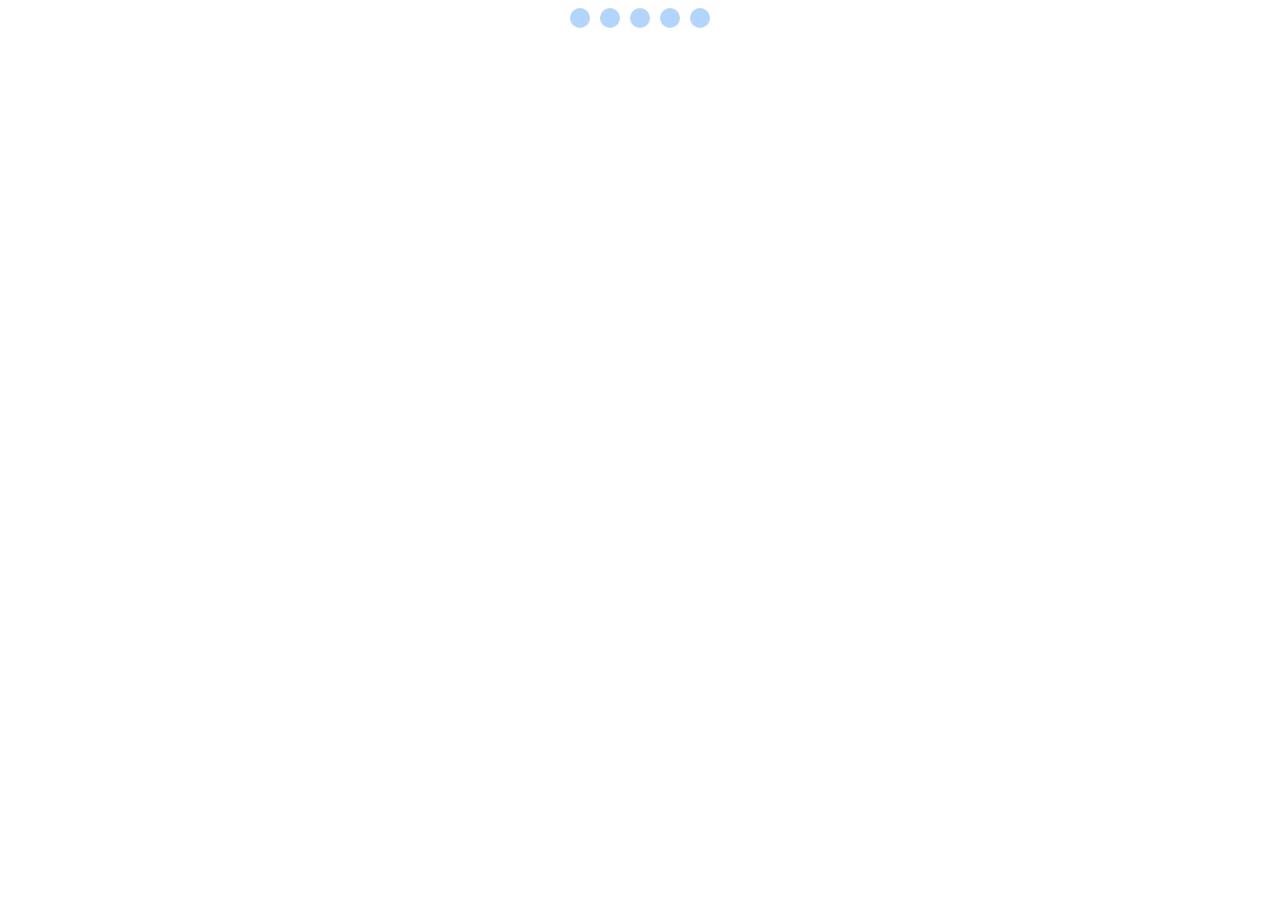
==== index.html @ 8111dd13 "finalisation du loader" ====
<!DOCTYPE html>
<html lang="en">

<head>
    <meta charset="UTF-8">
    <meta name="viewport" content="width=device-width, initial-scale=1.0">

    <title>Bienvenue_A_EPL</title>
    
    <link rel="stylesheet" href="./css/loader.css">
    <script src="./js/loader.js"></script>
</head>

<body>
    
    <section class="dots-container">
        <div class="dot"></div>
        <div class="dot"></div>
        <div class="dot"></div>
        <div class="dot"></div>
        <div class="dot"></div>
    </section>

</body>

</html>
---- css/loader.css ----
.dots-container {
    display: flex;
    align-items: center;
    justify-content: center;
    height: 100%;
    width: 100%;
}

.dot {
    height: 20px;
    width: 20px;
    margin-right: 10px;
    border-radius: 10px;
    background-color: #b3d4fc;
    animation: pulse 1.5s infinite ease-in-out;
}

.dot:last-child {
    margin-right: 0;
}

.dot:nth-child(1) {
    animation-delay: -0.3s;
}

.dot:nth-child(2) {
    animation-delay: -0.1s;
}

.dot:nth-child(3) {
    animation-delay: 0.1s;
}

@keyframes pulse {
    0% {
        transform: scale(0.8);
        background-color: #b3d4fc;
        box-shadow: 0 0 0 0 rgba(178, 212, 252, 0.7);
    }
    50% {
        transform: scale(1.2);
        background-color: #6793fb;
        box-shadow: 0 0 0 10px rgba(178, 212, 252, 0);
    }
    100% {
        transform: scale(0.8);
        background-color: #b3d4fc;
        box-shadow: 0 0 0 0 rgba(178, 212, 252, 0.7);
    }
}
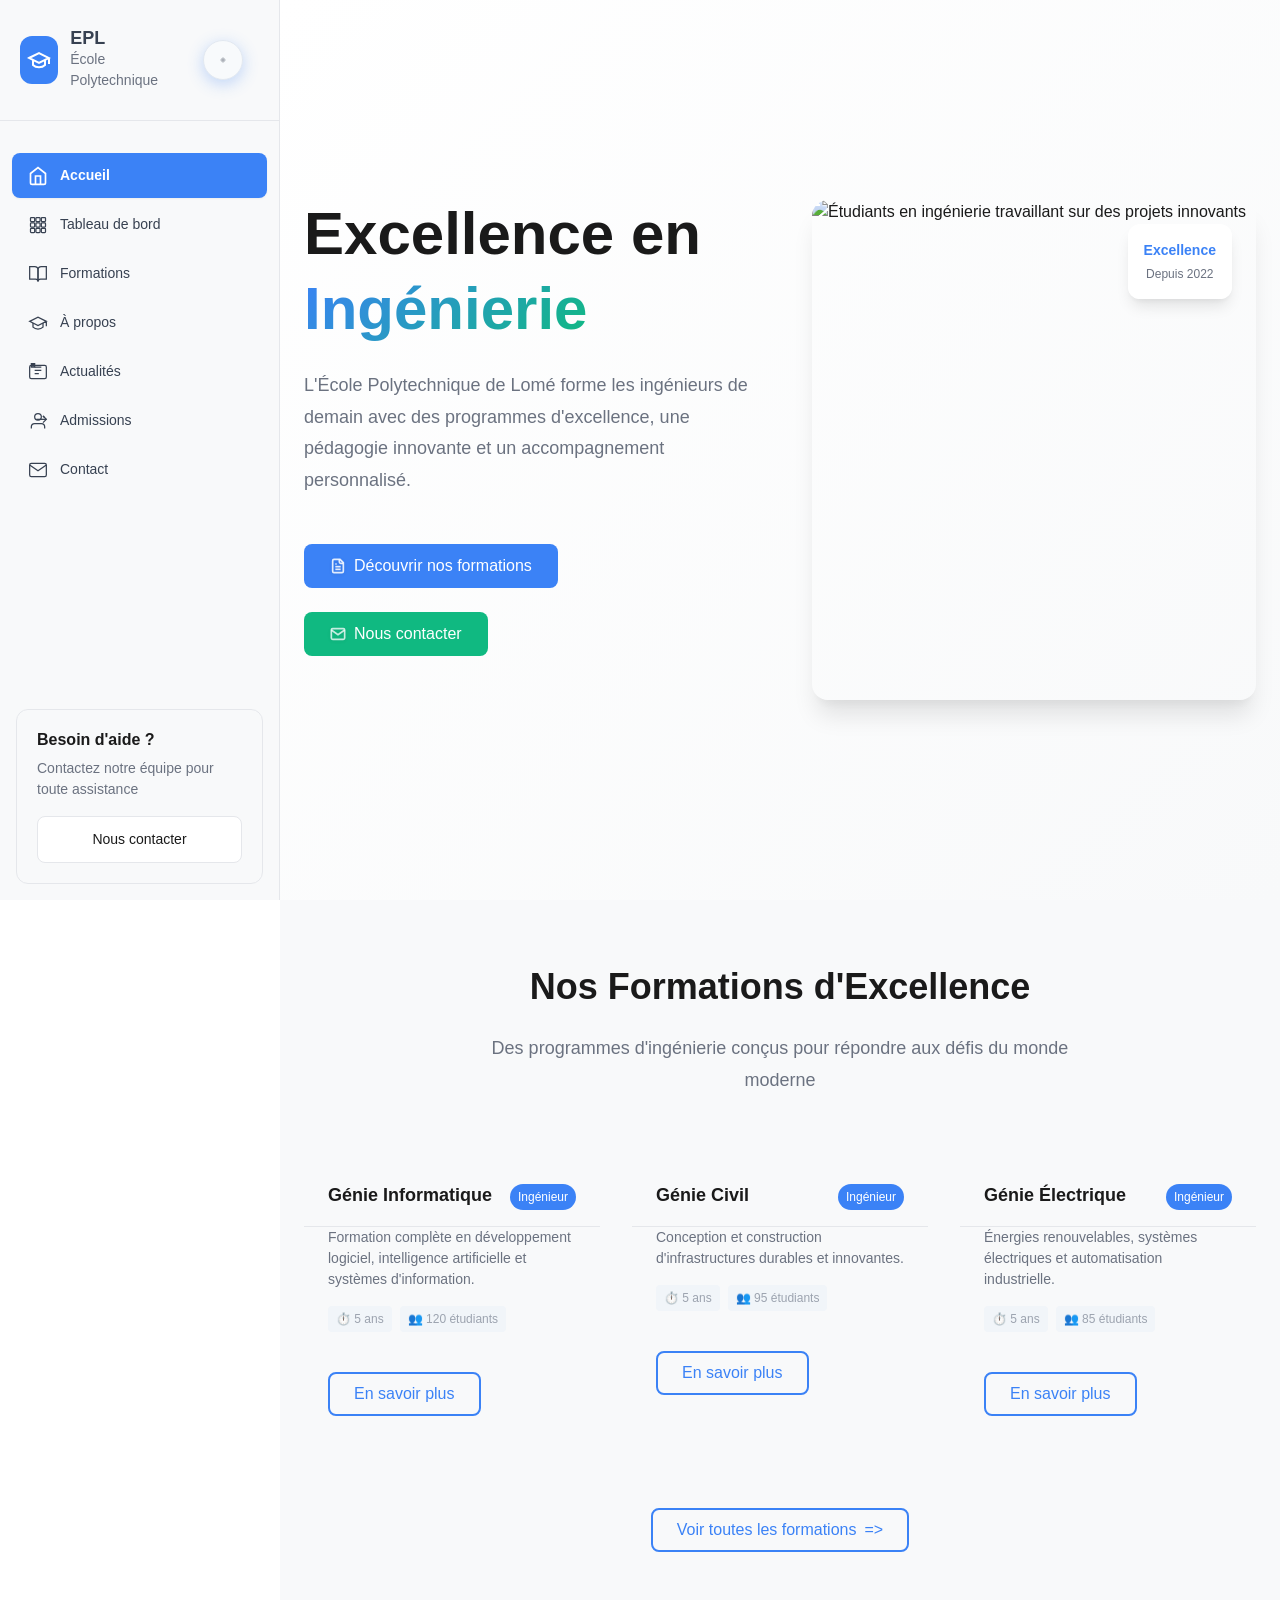
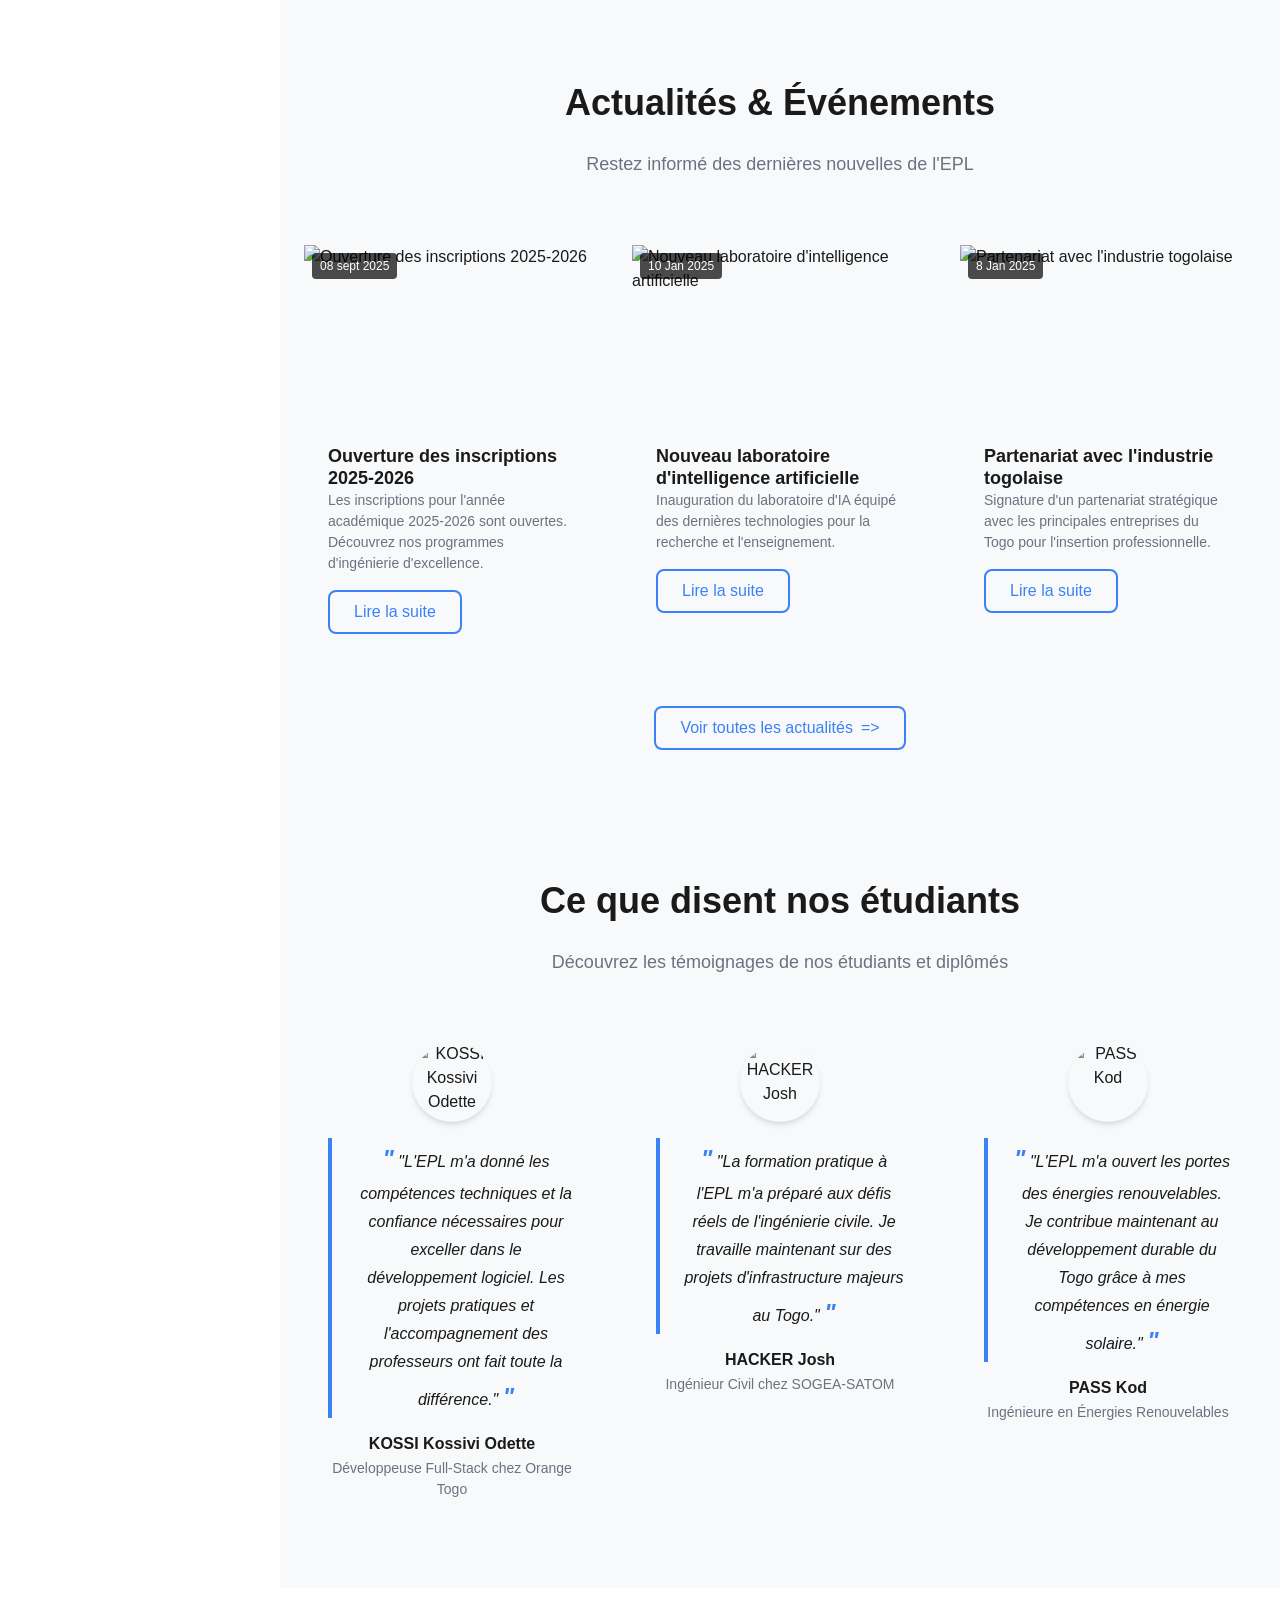
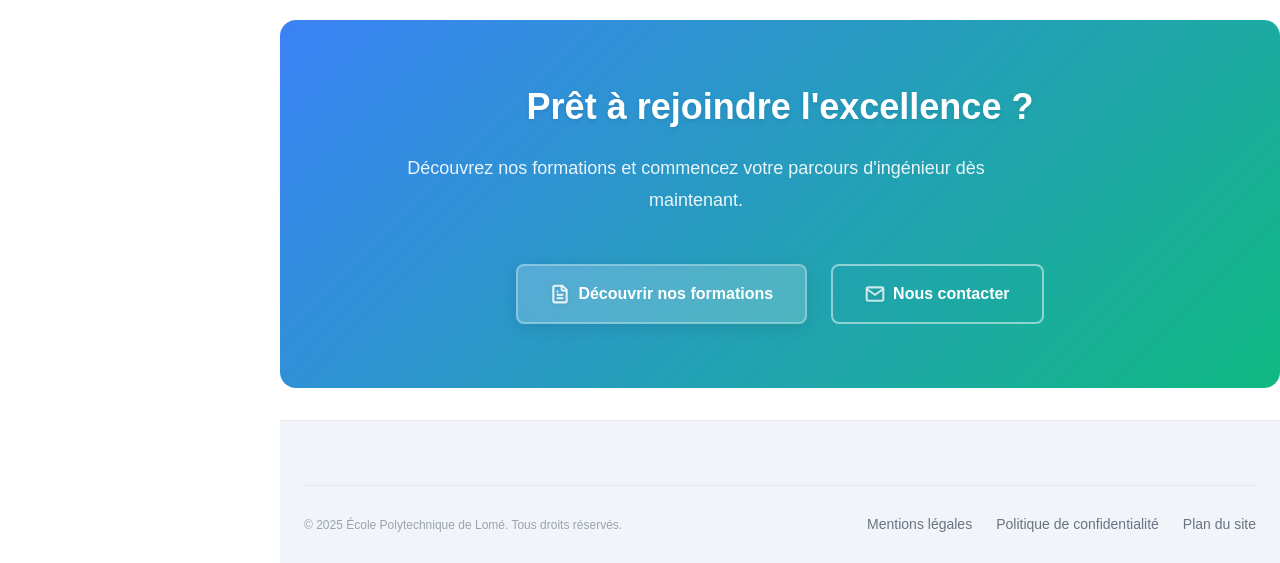
==== commit 43fc7f64: "Ajout de tout les pages pret à contribuer au developpement sans conflicts" ====
--- a/index.html
+++ b/index.html
@@ -1,26 +1,532 @@
 <!DOCTYPE html>
-<html lang="en">
+<html lang="fr" data-theme="clair">
 
 <head>
     <meta charset="UTF-8">
     <meta name="viewport" content="width=device-width, initial-scale=1.0">
-
-    <title>Bienvenue_A_EPL</title>
-    
-    <link rel="stylesheet" href="./css/loader.css">
-    <script src="./js/loader.js"></script>
+    <title>École Polytechnique de Lomé - Excellence en Ingénierie</title>
+
+    <!-- Meta tags pour SEO et réseaux sociaux -->
+    <meta name="description"
+        content="L'École Polytechnique de Lomé (EPL) forme les ingénieurs de demain au Togo. Formations d'excellence en ingénierie, innovation et développement.">
+    <meta name="keywords" content="EPL, École Polytechnique Lomé, ingénierie, formation, Togo, excellence">
+    <meta name="author" content="École Polytechnique de Lomé">
+
+    <!-- Open Graph pour Facebook/LinkedIn -->
+    <meta property="og:title" content="École Polytechnique de Lomé - Excellence en Ingénierie">
+    <meta property="og:description"
+        content="Formations d'excellence en ingénierie au Togo. L'EPL forme les ingénieurs de demain.">
+    <meta property="og:type" content="website">
+    <meta property="og:url" content="https://epl-togo.edu">
+    <meta property="og:image" content="/assets/images/logos/logoepl.png">
+
+    <!-- Twitter Card -->
+    <meta name="twitter:card" content="summary_large_image">
+    <meta name="twitter:title" content="École Polytechnique de Lomé">
+    <meta name="twitter:description" content="Excellence en ingénierie au Togo">
+    <meta name="twitter:image" content="/assets/images/logos/logoepl.png">
+
+    <!-- Favicon -->
+    <link rel="icon" type="image/png" href="/assets/images/logos/logoepl.png">
+    <link rel="apple-touch-icon" href="/assets/images/logos/logoepl.png">
+
+    <!-- Manifest PWA -->
+    <link rel="manifest" href="/manifest.json">
+
+    <!-- Styles CSS -->
+    <link rel="stylesheet" href="/css/base/variables.css">
+    <link rel="stylesheet" href="/css/base/reset.css">
+    <link rel="stylesheet" href="/css/components/sidebar.css">
+    <link rel="stylesheet" href="/css/components/cards.css">
+    <link rel="stylesheet" href="/css/components/buttons.css">
+    <link rel="stylesheet" href="/css/components/footer.css">
+    <link rel="stylesheet" href="/css/components/cta.css">
+    <link rel="stylesheet" href="/css/layouts/main.css">
+    <link rel="stylesheet" href="/css/pages/dashboard.css">
+    <link rel="stylesheet" href="/css/components/hero.css">
+
+    <!-- Preload des ressources critiques -->
+    <link rel="preload" href="/assets/fonts/inter.woff2" as="font" type="font/woff2" crossorigin>
+    <link rel="preload" href="/assets/images/hero/hero-bg.jpg" as="image">
+
+    <!-- Schema.org pour le SEO -->
+    <script type="application/ld+json">
+    {
+        "@context": "https://schema.org",
+        "@type": "EducationalOrganization",
+        "name": "École Polytechnique de Lomé",
+        "alternateName": "EPL",
+        "description": "École d'ingénierie d'excellence au Togo",
+        "url": "https://epl-togo.edu",
+        "logo": "/assets/images/logos/logoepl.png",
+        "address": {
+            "@type": "PostalAddress",
+            "addressLocality": "Lomé",
+            "addressCountry": "TG"
+        },
+        "foundingDate": "2022",
+        "educationalCredentialAwarded": "Diplôme d'Ingénieur"
+    }
+    </script>
 </head>
 
 <body>
-    
-    <section class="dots-container">
-        <div class="dot"></div>
-        <div class="dot"></div>
-        <div class="dot"></div>
-        <div class="dot"></div>
-        <div class="dot"></div>
-    </section>
-
+    <!-- Skip link pour l'accessibilité -->
+    <a href="#contenu-principal" class="skip-link">Aller au contenu principal</a>
+
+    <!-- Overlay pour sidebar mobile -->
+    <div id="sidebar-overlay" class="sidebar-overlay"></div>
+
+    <!-- Sidebar de navigation -->
+    <aside id="sidebar" class="sidebar" role="navigation" aria-label="Navigation principale">
+        <!-- Header de la sidebar -->
+        <div class="sidebar-header">
+            <div class="sidebar-logo-container">
+                <div class="sidebar-logo-cercle">
+                    <svg class="sidebar-logo-icon" viewBox="0 0 24 24" fill="none" stroke="currentColor"
+                        stroke-width="2">
+                        <path d="M22 10v6M2 10l10-5 10 5-10 5z" />
+                        <path d="M6 12v5c3 3 9 3 12 0v-5" />
+                    </svg>
+                </div>
+                <div class="sidebar-logo-texte">
+                    <div class="sidebar-logo-titre">EPL</div>
+                    <div class="sidebar-logo-sous-titre">École Polytechnique</div>
+                </div>
+            </div>
+
+            <!-- Bouton de thème dans la sidebar -->
+            <div class="sidebar-theme-selector">
+                <button id="bouton-theme-dynamique" class="btn-theme-dynamique" aria-label="Changer de thème"
+                    title="Changer de thème">
+                    <svg class="icone-theme-dynamique" viewBox="0 0 24 24" fill="none" stroke="currentColor"
+                        stroke-width="2">
+                        <circle cx="12" cy="12" r="5" />
+                        <path
+                            d="M12 1v2M12 21v2M4.22 4.22l1.42 1.42M18.36 18.36l1.42 1.42M1 12h2M21 12h2M4.22 19.78l1.42-1.42M18.36 5.64l1.42-1.42" />
+                    </svg>
+                </button>
+            </div>
+        </div>
+
+        <!-- Navigation principale -->
+        <nav class="sidebar-nav" role="menubar">
+            <div class="sidebar-nav-item" role="none">
+                <a href="/index.html" class="sidebar-nav-link actif" role="menuitem" aria-current="page">
+                    <svg class="sidebar-nav-icon" viewBox="0 0 24 24" fill="none" stroke="currentColor"
+                        stroke-width="2">
+                        <path d="M3 9l9-7 9 7v11a2 2 0 0 1-2 2H5a2 2 0 0 1-2-2z" />
+                        <polyline points="9,22 9,12 15,12 15,22" />
+                    </svg>
+                    <span class="sidebar-nav-text">Accueil</span>
+                </a>
+            </div>
+
+            <div class="sidebar-nav-item" role="none">
+                <a href="/pages/dashboard.html" class="sidebar-nav-link" role="menuitem">
+                    <svg class="sidebar-nav-icon" viewBox="0 0 24 24" fill="none" stroke="currentColor"
+                        stroke-width="2">
+                        <rect x="3" y="3" width="5" height="5" rx="1" />
+                        <rect x="9.5" y="3" width="5" height="5" rx="1" />
+                        <rect x="16" y="3" width="5" height="5" rx="1" />
+                        <rect x="3" y="9.5" width="5" height="5" rx="1" />
+                        <rect x="9.5" y="9.5" width="5" height="5" rx="1" />
+                        <rect x="16" y="9.5" width="5" height="5" rx="1" />
+                        <rect x="3" y="16" width="5" height="5" rx="1" />
+                        <rect x="9.5" y="16" width="5" height="5" rx="1" />
+                        <rect x="16" y="16" width="5" height="5" rx="1" />
+                    </svg>
+                    <span class="sidebar-nav-text">Tableau de bord</span>
+                </a>
+            </div>
+
+            <div class="sidebar-nav-item" role="none">
+                <a href="/pages/formations/index.html" class="sidebar-nav-link" role="menuitem">
+                    <svg class="sidebar-nav-icon" viewBox="0 0 24 24" fill="none" stroke="currentColor"
+                        stroke-width="2">
+                        <path d="M2 3h6a4 4 0 0 1 4 4v14a3 3 0 0 0-3-3H2z" />
+                        <path d="M22 3h-6a4 4 0 0 0-4 4v14a3 3 0 0 1 3-3h7z" />
+                    </svg>
+                    <span class="sidebar-nav-text">Formations</span>
+                </a>
+            </div>
+
+            <div class="sidebar-nav-item" role="none">
+                <a href="/pages/about.html" class="sidebar-nav-link" role="menuitem">
+                    <svg class="sidebar-nav-icon" viewBox="0 0 24 24" fill="none" stroke="currentColor"
+                        stroke-width="2">
+                        <path d="M22 10v6M2 10l10-5 10 5-10 5z" />
+                        <path d="M6 12v5c3 3 9 3 12 0v-5" />
+                    </svg>
+                    <span class="sidebar-nav-text">À propos</span>
+                </a>
+            </div>
+
+            <div class="sidebar-nav-item" role="none">
+                <a href="/pages/actualites.html" class="sidebar-nav-link" role="menuitem">
+                    <svg class="sidebar-nav-icon" viewBox="0 0 24 24" fill="none" stroke="currentColor"
+                        stroke-width="2">
+                        <path d="M4 4h16c1.1 0 2 .9 2 2v12c0 1.1-.9 2-2 2H4c-1.1 0-2-.9-2-2V6c0-1.1.9-2 2-2z" />
+                        <path d="M8 6h8M8 10h8M8 14h5" />
+                        <path d="M4 2h4v4H4z" />
+                        <path d="M5 3h2v2H5z" />
+                    </svg>
+                    <span class="sidebar-nav-text">Actualités</span>
+                </a>
+            </div>
+
+            <div class="sidebar-nav-item" role="none">
+                <a href="/pages/admissions.html" class="sidebar-nav-link" role="menuitem">
+                    <svg class="sidebar-nav-icon" viewBox="0 0 24 24" fill="none" stroke="currentColor"
+                        stroke-width="2">
+                        <path d="M20 21v-2a4 4 0 0 0-4-4H8a4 4 0 0 0-4 4v2" />
+                        <circle cx="12" cy="7" r="4" />
+                        <path d="M18 6l4 4-4 4" />
+                        <path d="M22 10H10" />
+                        <path d="M18 6l2 2" />
+                    </svg>
+                    <span class="sidebar-nav-text">Admissions</span>
+                </a>
+            </div>
+
+            <div class="sidebar-nav-item" role="none">
+                <a href="/pages/contact.html" class="sidebar-nav-link" role="menuitem">
+                    <svg class="sidebar-nav-icon" viewBox="0 0 24 24" fill="none" stroke="currentColor"
+                        stroke-width="2">
+                        <path d="M4 4h16c1.1 0 2 .9 2 2v12c0 1.1-.9 2-2 2H4c-1.1 0-2-.9-2-2V6c0-1.1.9-2 2-2z" />
+                        <polyline points="22,6 12,13 2,6" />
+                    </svg>
+                    <span class="sidebar-nav-text">Contact</span>
+                </a>
+            </div>
+        </nav>
+
+        <!-- Section d'aide -->
+        <div class="sidebar-aide">
+            <h3 class="sidebar-aide-titre">Besoin d'aide ?</h3>
+            <p class="sidebar-aide-description">
+                Contactez notre équipe pour toute assistance
+            </p>
+            <button class="sidebar-aide-bouton">
+                <span>Nous contacter</span>
+            </button>
+        </div>
+    </aside>
+
+    <!-- Contenu principal -->
+    <main id="contenu-principal" class="contenu-principal">
+
+        <!-- Section Hero -->
+        <section class="hero-section" role="banner">
+            <div class="hero-contenu">
+                <div class="hero-texte">
+                    <h1 class="hero-titre">
+                        Excellence en <span class="texte-accent">Ingénierie</span>
+                    </h1>
+                    <p class="hero-description">
+                        L'École Polytechnique de Lomé forme les ingénieurs de demain avec des programmes d'excellence,
+                        une pédagogie innovante et un accompagnement personnalisé.
+                    </p>
+                    <div class="hero-actions">
+                        <a href="/pages/formations/index.html" class="bouton bouton-primaire">
+                            <svg class="icone-cta" viewBox="0 0 24 24" fill="none" stroke="currentColor"
+                                stroke-width="2">
+                                <path d="M15 2H6a2 2 0 0 0-2 2v16a2 2 0 0 0 2 2h12a2 2 0 0 0 2-2V7Z" />
+                                <path d="M14 2v4a2 2 0 0 0 2 2h4" />
+                                <path d="M10 9H8" />
+                                <path d="M16 13H8" />
+                                <path d="M16 17H8" />
+                            </svg>
+                            <span>Découvrir nos formations</span>
+                        </a>
+                        <a href="/pages/contact.html" class="bouton bouton-secondaire">
+                            <svg class="icone-cta" viewBox="0 0 24 24" fill="none" stroke="currentColor"
+                                stroke-width="2">
+                                <path d="M4 4h16c1.1 0 2 .9 2 2v12c0 1.1-.9 2-2 2H4c-1.1 0-2-.9-2-2V6c0-1.1.9-2 2-2z" />
+                                <polyline points="22,6 12,13 2,6" />
+                            </svg>
+                            <span>Nous contacter</span>
+                        </a>
+                    </div>
+                </div>
+
+                <div class="hero-visuel">
+                    <div class="hero-image-container">
+                        <img src="/assets/images/hero/ingenierie-modern.jpg"
+                            alt="Étudiants en ingénierie travaillant sur des projets innovants" class="hero-image"
+                            loading="eager">
+                        <div class="hero-badge">
+                            <span class="badge-texte">Excellence</span>
+                            <span class="badge-annee">Depuis 2022</span>
+                        </div>
+                    </div>
+                </div>
+            </div>
+        </section>
+
+        <!-- Section Formations -->
+        <section class="formations-section" role="region" aria-labelledby="formations-titre">
+            <div class="container">
+                <header class="section-header">
+                    <h2 id="formations-titre" class="section-titre">Nos Formations d'Excellence</h2>
+                    <p class="section-description">
+                        Des programmes d'ingénierie conçus pour répondre aux défis du monde moderne
+                    </p>
+                </header>
+
+                <div class="formations-grid" id="formations-container">
+                    <!-- Les formations seront chargées dynamiquement -->
+                </div>
+
+                <div class="section-actions">
+                    <a href="/pages/formations/index.html" class="bouton bouton-outline">
+                        <span>Voir toutes les formations</span>
+                        <span aria-hidden="true">=></span>
+                    </a>
+                </div>
+            </div>
+        </section>
+
+        <!-- Section Actualités -->
+        <section class="actualites-section" role="region" aria-labelledby="actualites-titre">
+            <div class="container">
+                <header class="section-header">
+                    <h2 id="actualites-titre" class="section-titre">Actualités & Événements</h2>
+                    <p class="section-description">
+                        Restez informé des dernières nouvelles de l'EPL
+                    </p>
+                </header>
+
+                <div class="actualites-grid" id="actualites-container">
+                    <!-- Les actualités seront chargées dynamiquement -->
+                </div>
+
+                <div class="section-actions">
+                    <a href="/pages/actualites.html" class="bouton bouton-outline">
+                        <span>Voir toutes les actualités</span>
+                        <span aria-hidden="true">=></span>
+                    </a>
+                </div>
+            </div>
+        </section>
+
+        <!-- Section Témoignages -->
+        <section class="temoignages-section" role="region" aria-labelledby="temoignages-titre">
+            <div class="container">
+                <header class="section-header">
+                    <h2 id="temoignages-titre" class="section-titre">Ce que disent nos étudiants</h2>
+                    <p class="section-description">
+                        Découvrez les témoignages de nos étudiants et diplômés
+                    </p>
+                </header>
+
+                <div class="temoignages-grid" id="temoignages-container">
+                    <!-- Les témoignages seront chargés dynamiquement -->
+                </div>
+            </div>
+        </section>
+
+        <!-- Section CTA Final -->
+        <section class="cta-section" role="region">
+            <div class="container">
+                <div class="cta-contenu">
+                    <h2 class="cta-titre">Prêt à rejoindre l'excellence ?</h2>
+                    <p class="cta-description">
+                        Découvrez nos formations et commencez votre parcours d'ingénieur dès maintenant.
+                    </p>
+                    <div class="cta-actions">
+                        <a href="/pages/formations/index.html" class="bouton bouton-primaire bouton-large">
+                            <svg class="icone-cta" viewBox="0 0 24 24" fill="none" stroke="currentColor"
+                                stroke-width="2">
+                                <path d="M15 2H6a2 2 0 0 0-2 2v16a2 2 0 0 0 2 2h12a2 2 0 0 0 2-2V7Z" />
+                                <path d="M14 2v4a2 2 0 0 0 2 2h4" />
+                                <path d="M10 9H8" />
+                                <path d="M16 13H8" />
+                                <path d="M16 17H8" />
+                            </svg>
+                            <span>Découvrir nos formations</span>
+                        </a>
+                        <a href="/pages/contact.html" class="bouton bouton-secondaire bouton-large">
+                            <svg class="icone-cta" viewBox="0 0 24 24" fill="none" stroke="currentColor"
+                                stroke-width="2">
+                                <path d="M4 4h16c1.1 0 2 .9 2 2v12c0 1.1-.9 2-2 2H4c-1.1 0-2-.9-2-2V6c0-1.1.9-2 2-2z" />
+                                <polyline points="22,6 12,13 2,6" />
+                            </svg>
+                            <span>Nous contacter</span>
+                        </a>
+                    </div>
+                </div>
+            </div>
+        </section>
+    </main>
+
+    <!-- Footer -->
+    <footer class="footer-principal" role="contentinfo">
+        <div class="container">
+            <div class="footer-bottom">
+                <div class="footer-copyright">
+                    <p>&copy; 2025 École Polytechnique de Lomé. Tous droits réservés.</p>
+                </div>
+                <div class="footer-links">
+                    <a href="/pages/mentions-legales.html" class="footer-link">Mentions légales</a>
+                    <a href="/pages/politique-confidentialite.html" class="footer-link">Politique de confidentialité</a>
+                    <a href="/pages/plan-du-site.html" class="footer-link">Plan du site</a>
+                </div>
+            </div>
+        </div>
+    </footer>
+
+    <!-- Scripts JavaScript -->
+    <script src="/js/utils/themes.js"></script>
+    <script src="/js/components/sidebar.js"></script>
+    <script src="/js/components/cta.js"></script>
+    <script src="/js/components/hero.js"></script>
+    <script src="/js/main.js"></script>
+
+    <!-- Script de chargement des données -->
+    <script>
+        // Chargement des données au chargement de la page
+        document.addEventListener('DOMContentLoaded', async () => {
+            try {
+                // Charge les formations
+                await chargerFormations();
+
+                // Charge les actualités
+                await chargerActualites();
+
+                // Charge les témoignages
+                await chargerTemoignages();
+
+                console.log('✅ Page d\'accueil chargée avec succès');
+            } catch (erreur) {
+                console.error('❌ Erreur lors du chargement de la page :', erreur);
+            }
+        });
+
+        /**
+         * Charge et affiche les formations
+         */
+        async function chargerFormations() {
+            try {
+                const reponse = await fetch('/assets/data/formations.json');
+                const formations = await reponse.json();
+
+                const container = document.getElementById('formations-container');
+                if (!container) return;
+
+                // Affiche les 3 premières formations
+                const formationsAffichees = formations.slice(0, 3);
+
+                container.innerHTML = formationsAffichees.map(formation => `
+                    <article class="formation-card">
+                        <div class="card-header">
+                            <h3 class="card-titre">${formation.nom}</h3>
+                            <span class="card-badge">${formation.niveau}</span>
+                        </div>
+                        <div class="card-contenu">
+                            <p class="card-description">${formation.description}</p>
+                            <div class="card-details">
+                                <span class="detail-item">⏱️ ${formation.duree}</span>
+                                <span class="detail-item">👥 ${formation.etudiants} étudiants</span>
+                            </div>
+                        </div>
+                        <div class="card-actions">
+                            <a href="/pages/formations/${formation.slug}.html" class="bouton bouton-outline">
+                                En savoir plus
+                            </a>
+                        </div>
+                    </article>
+                `).join('');
+
+            } catch (erreur) {
+                console.error('Erreur lors du chargement des formations :', erreur);
+                document.getElementById('formations-container').innerHTML =
+                    '<p class="message-erreur">Impossible de charger les formations pour le moment.</p>';
+            }
+        }
+
+        /**
+         * Charge et affiche les actualités
+         */
+        async function chargerActualites() {
+            try {
+                const reponse = await fetch('/assets/data/actualites.json');
+                const actualites = await reponse.json();
+
+                const container = document.getElementById('actualites-container');
+                if (!container) return;
+
+                // Affiche les 3 dernières actualités
+                const actualitesAffichees = actualites.slice(0, 3);
+
+                container.innerHTML = actualitesAffichees.map(actualite => `
+                    <article class="actualite-card">
+                        <div class="card-image">
+                            <img src="${actualite.image}" alt="${actualite.titre}" loading="lazy">
+                            <span class="card-date">${actualite.date}</span>
+                        </div>
+                        <div class="card-contenu">
+                            <h3 class="card-titre">${actualite.titre}</h3>
+                            <p class="card-description">${actualite.description}</p>
+                            <a href="/pages/actualites/${actualite.slug}.html" class="bouton bouton-outline">
+                                Lire la suite
+                            </a>
+                        </div>
+                    </article>
+                `).join('');
+
+            } catch (erreur) {
+                console.error('Erreur lors du chargement des actualités :', erreur);
+                document.getElementById('actualites-container').innerHTML =
+                    '<p class="message-erreur">Impossible de charger les actualités pour le moment.</p>';
+            }
+        }
+
+        /**
+         * Charge et affiche les témoignages
+         */
+        async function chargerTemoignages() {
+            try {
+                const reponse = await fetch('/assets/data/temoignages.json');
+                const temoignages = await reponse.json();
+
+                const container = document.getElementById('temoignages-container');
+                if (!container) return;
+
+                // Affiche les 3 premiers témoignages
+                const temoignagesAffiches = temoignages.slice(0, 3);
+
+                container.innerHTML = temoignagesAffiches.map(temoignage => `
+                    <article class="temoignage-card">
+                        <div class="card-contenu">
+                            <div class="temoignage-avatar">
+                                <img src="${temoignage.avatar}" alt="${temoignage.nom}" loading="lazy">
+                            </div>
+                            <blockquote class="temoignage-texte">
+                                "${temoignage.temoignage}"
+                            </blockquote>
+                            <div class="temoignage-auteur">
+                                <h4 class="auteur-nom">${temoignage.nom}</h4>
+                                <p class="auteur-role">${temoignage.role}</p>
+                            </div>
+                        </div>
+                    </article>
+                `).join('');
+
+            } catch (erreur) {
+                console.error('Erreur lors du chargement des témoignages :', erreur);
+                document.getElementById('temoignages-container').innerHTML =
+                    '<p class="message-erreur">Impossible de charger les témoignages pour le moment.</p>';
+            }
+        }
+    </script>
+
+    <!-- Scripts JavaScript -->
+    <script src="/js/utils/themes.js"></script>
+    <script src="/js/components/sidebar.js"></script>
+    <script src="/js/pages/dashboard.js"></script>
+    <script src="/js/pages/index.js"></script>
+    <script src="/js/main.js"></script>
 </body>
 
 </html>
--- a/css/base/variables.css
+++ b/css/base/variables.css
@@ -0,0 +1,274 @@
+/**
+ * FICHIER : Variables CSS - Système de Thèmes
+ * 
+ * OBJECTIF : 
+ * Définit le système de 2 thèmes (Clair, Sombre) avec variables CSS natives
+ * Compatible avec tous les composants et pages
+ * 
+ * DÉPENDANCES :
+ * - Aucune (variables de base)
+ * 
+ * AUTEUR : sCtt3 | EPL Devs
+ * DERNIÈRE MODIFICATION : 15 Octobre 2025
+ */
+
+/* ===================================================
+   VARIABLES COMMUNES (ne changent pas selon le thème)
+   =================================================== */
+:root {
+  /* Couleurs institutionnelles EPL */
+  --couleur-primaire: #3b82f6;        /* Bleu EPL */
+  --couleur-primaire-hover: #2563eb;   /* Bleu plus foncé au hover */
+  --couleur-secondaire: #10b981;       /* Vert succès */
+  --couleur-erreur: #ef4444;           /* Rouge erreur */
+  --couleur-avertissement: #f59e0b;    /* Orange avertissement */
+  --couleur-info: #06b6d4;             /* Cyan info */
+  
+  /* Transitions fluides pour changement de thème */
+  --transition-theme: all 0.3s cubic-bezier(0.4, 0, 0.2, 1);
+  --transition-rapide: 150ms ease-out;
+  --transition-normale: 300ms ease-out;
+  --transition-lente: 500ms ease-out;
+  
+  /* Espacements cohérents */
+  --espacement-xs: 0.25rem;    /* 4px */
+  --espacement-sm: 0.5rem;     /* 8px */
+  --espacement-md: 1rem;       /* 16px */
+  --espacement-lg: 1.5rem;     /* 24px */
+  --espacement-xl: 2rem;       /* 32px */
+  --espacement-2xl: 3rem;      /* 48px */
+  --espacement-3xl: 4rem;      /* 64px */
+  
+  /* Bordures et rayons */
+  --rayon-sm: 0.25rem;         /* 4px */
+  --rayon-md: 0.5rem;          /* 8px */
+  --rayon-lg: 0.75rem;         /* 12px */
+  --rayon-xl: 1rem;            /* 16px */
+  --rayon-full: 9999px;        /* Completement arrondi */
+  
+  /* Ombres */
+  --ombre-sm: 0 1px 2px 0 rgba(0, 0, 0, 0.05);
+  --ombre-md: 0 4px 6px -1px rgba(0, 0, 0, 0.1), 0 2px 4px -1px rgba(0, 0, 0, 0.06);
+  --ombre-lg: 0 10px 15px -3px rgba(0, 0, 0, 0.1), 0 4px 6px -2px rgba(0, 0, 0, 0.05);
+  --ombre-xl: 0 20px 25px -5px rgba(0, 0, 0, 0.1), 0 10px 10px -5px rgba(0, 0, 0, 0.04);
+  
+  /* Typographie */
+  --police-principale: 'Inter', -apple-system, BlinkMacSystemFont, 'Segoe UI', Roboto, sans-serif;
+  --police-titres: 'Inter', -apple-system, BlinkMacSystemFont, 'Segoe UI', Roboto, sans-serif;
+  --police-mono: 'JetBrains Mono', 'Fira Code', Consolas, monospace;
+  
+  /* Tailles de police */
+  --texte-xs: 0.75rem;         /* 12px */
+  --texte-sm: 0.875rem;        /* 14px */
+  --texte-base: 1rem;          /* 16px */
+  --texte-lg: 1.125rem;        /* 18px */
+  --texte-xl: 1.25rem;         /* 20px */
+  --texte-2xl: 1.5rem;         /* 24px */
+  --texte-3xl: 1.875rem;       /* 30px */
+  --texte-4xl: 2.25rem;        /* 36px */
+  --texte-5xl: 3rem;           /* 48px */
+  --texte-6xl: 3.75rem;       /* 60px */
+  
+  /* Poids de police */
+  --poids-normal: 400;
+  --poids-medium: 500;
+  --poids-semibold: 600;
+  --poids-bold: 700;
+  --poids-extrabold: 800;
+  
+  /* Hauteurs de ligne */
+  --ligne-tight: 1.25;
+  --ligne-normal: 1.5;
+  --ligne-relaxed: 1.75;
+  
+  /* Z-index */
+  --z-dropdown: 1000;
+  --z-sticky: 1020;
+  --z-fixed: 1030;
+  --z-modal-backdrop: 1040;
+  --z-modal: 1050;
+  --z-popover: 1060;
+  --z-tooltip: 1070;
+  
+  /* Layout */
+  --largeur-max: 1200px;
+  --largeur-sidebar: 280px;
+  --hauteur-header: 80px;
+}
+
+/* =================================
+   THÈME CLAIR (Light Mode) - DÉFAUT
+   ================================= */
+[data-theme="clair"] {
+  /* Couleurs de fond */
+  --couleur-fond-principal: #ffffff;
+  --couleur-fond-secondaire: #f8f9fa;
+  --couleur-fond-tertiaire: #f1f5f9;
+  --couleur-fond-hover: #f1f5f9;
+  
+  /* Couleurs de texte */
+  --couleur-texte-principal: #1a1a1a;
+  --couleur-texte-secondaire: #6b7280;
+  --couleur-texte-tertiaire: #9ca3af;
+  --couleur-texte-inverse: #ffffff;
+  
+  /* Couleurs de bordure */
+  --couleur-bordure: #e5e7eb;
+  --couleur-bordure-hover: #d1d5db;
+  --couleur-bordure-focus: var(--couleur-primaire);
+  
+  /* Couleurs d'ombre */
+  --couleur-ombre: rgba(0, 0, 0, 0.1);
+  --couleur-ombre-hover: rgba(0, 0, 0, 0.15);
+  
+  /* Couleurs de sidebar */
+  --couleur-sidebar-fond: #f8f9fa;
+  --couleur-sidebar-texte: #374151;
+  --couleur-sidebar-hover: #e5e7eb;
+  --couleur-sidebar-active: var(--couleur-primaire);
+  
+  /* Couleurs de cards */
+  --couleur-card-fond: #ffffff;
+  --couleur-card-ombre: var(--ombre-md);
+  --couleur-card-hover: var(--ombre-lg);
+}
+
+/* =========================
+   THÈME SOMBRE (Dark Mode)
+   ========================= */
+[data-theme="sombre"] {
+  /* Couleurs de fond */
+  --couleur-fond-principal: #0f172a;
+  --couleur-fond-secondaire: #1e293b;
+  --couleur-fond-tertiaire: #334155;
+  --couleur-fond-hover: #334155;
+  
+  /* Couleurs de texte */
+  --couleur-texte-principal: #f1f5f9;
+  --couleur-texte-secondaire: #cbd5e1;
+  --couleur-texte-tertiaire: #94a3b8;
+  --couleur-texte-inverse: #0f172a;
+  
+  /* Couleurs de bordure */
+  --couleur-bordure: #334155;
+  --couleur-bordure-hover: #475569;
+  --couleur-bordure-focus: var(--couleur-primaire);
+  
+  /* Couleurs d'ombre */
+  --couleur-ombre: rgba(0, 0, 0, 0.3);
+  --couleur-ombre-hover: rgba(0, 0, 0, 0.4);
+  
+  /* Couleurs de sidebar */
+  --couleur-sidebar-fond: #1e293b;
+  --couleur-sidebar-texte: #cbd5e1;
+  --couleur-sidebar-hover: #334155;
+  --couleur-sidebar-active: var(--couleur-primaire);
+  
+  /* Couleurs de cards */
+  --couleur-card-fond: #1e293b;
+  --couleur-card-ombre: 0 4px 6px -1px rgba(0, 0, 0, 0.3);
+  --couleur-card-hover: 0 10px 15px -3px rgba(0, 0, 0, 0.4);
+  
+  /* Couleurs professionnelles douces pour mode sombre */
+  --couleur-accent: #64748b;
+  --couleur-accent-hover: #475569;
+  --couleur-accent-fonce: #334155;
+  --couleur-accent-transparent: rgba(100, 116, 139, 0.1);
+  --couleur-accent-gradient: linear-gradient(135deg, #64748b 0%, #475569 100%);
+}
+
+
+/* ==================================================
+   APPLICATION DES TRANSITIONS SUR TOUS LES ÉLÉMENTS
+   ================================================== */
+* {
+  transition: 
+    background-color var(--transition-theme),
+    color var(--transition-theme),
+    border-color var(--transition-theme),
+    box-shadow var(--transition-theme);
+}
+
+/* ======================
+   RESPONSIVE BREAKPOINTS
+   ====================== */
+@media (max-width: 640px) {
+  :root {
+    --espacement-md: 0.75rem;
+    --espacement-lg: 1rem;
+    --espacement-xl: 1.5rem;
+    --largeur-sidebar: 100%;
+  }
+}
+
+@media (max-width: 768px) {
+  :root {
+    --largeur-sidebar: 280px;
+  }
+}
+
+@media (min-width: 1024px) {
+  :root {
+    --largeur-max: 1400px;
+  }
+}
+
+/* ===========================
+   UTILITAIRES POUR LES THÈMES
+   =========================== */
+.theme-clair {
+  --data-theme: "clair";
+}
+
+.theme-sombre {
+  --data-theme: "sombre";
+}
+
+/* ================================
+   DÉTECTION DE PRÉFÉRENCE SYSTÈME
+   ================================ */
+@media (prefers-color-scheme: dark) {
+  :root:not([data-theme]) {
+    /* Applique le thème sombre si l'utilisateur préfère le mode sombre */
+    --couleur-fond-principal: #0f172a;
+    --couleur-fond-secondaire: #1e293b;
+    --couleur-texte-principal: #f1f5f9;
+    --couleur-texte-secondaire: #cbd5e1;
+    --couleur-bordure: #334155;
+  }
+}
+
+/* ===============================
+   ACCESSIBILITÉ - CONTRASTE ÉLEVÉ
+   =============================== */
+@media (prefers-contrast: high) {
+  :root {
+    --couleur-texte-principal: #000000;
+    --couleur-texte-secondaire: #333333;
+    --couleur-bordure: #000000;
+  }
+  
+  [data-theme="sombre"] {
+    --couleur-texte-principal: #ffffff;
+    --couleur-texte-secondaire: #cccccc;
+    --couleur-bordure: #ffffff;
+  }
+}
+
+/* =======================
+   RÉDUCTION DE MOUVEMENT
+   ======================= */
+@media (prefers-reduced-motion: reduce) {
+  :root {
+    --transition-theme: none;
+    --transition-rapide: none;
+    --transition-normale: none;
+    --transition-lente: none;
+  }
+  
+  * {
+    transition: none !important;
+    animation: none !important;
+  }
+}
+
--- a/css/components/sidebar.css
+++ b/css/components/sidebar.css
@@ -0,0 +1,529 @@
+/**
+ * FICHIER : Sidebar.css
+ * 
+ * OBJECTIF : 
+ * Styles pour la sidebar de navigation réutilisable
+ * Compatible avec les 2 thèmes (Clair, Sombre)
+ * Responsive et accessible
+ * 
+ * DÉPENDANCES :
+ * - css/base/variables.css (variables de thème)
+ * 
+ * AUTEUR : sCtt3 | EPL Devs
+ * DERNIÈRE MODIFICATION : 15 octobre 2025
+ */
+
+/* ===========================
+   CONTENEUR SIDEBAR PRINCIPAL
+   =========================== */
+.sidebar {
+  /* Position et dimensions */
+  position: fixed;
+  top: 0;
+  left: 0;
+  width: var(--largeur-sidebar);
+  height: 100vh;
+  z-index: var(--z-fixed);
+  
+  /* Apparence */
+  background-color: var(--couleur-sidebar-fond);
+  border-right: 1px solid var(--couleur-bordure);
+  
+  /* Comportement */
+  overflow-y: auto;
+  overflow-x: hidden;
+  
+  /* Transitions fluides */
+  transition: transform var(--transition-normale);
+  
+  /* Scroll personnalisé pour WebKit */
+  scrollbar-width: thin;
+  scrollbar-color: var(--couleur-bordure) transparent;
+}
+
+.sidebar::-webkit-scrollbar {
+  width: 6px;
+}
+
+.sidebar::-webkit-scrollbar-track {
+  background: transparent;
+}
+
+.sidebar::-webkit-scrollbar-thumb {
+  background-color: var(--couleur-bordure);
+  border-radius: var(--rayon-full);
+}
+
+.sidebar::-webkit-scrollbar-thumb:hover {
+  background-color: var(--couleur-bordure-hover);
+}
+
+/* =============================
+   HEADER SIDEBAR (LOGO + TITRE)
+   ============================= */
+.sidebar-header {
+  /* Layout */
+  display: flex;
+  align-items: center;
+  gap: var(--espacement-md);
+  
+  /* Espacement */
+  padding: var(--espacement-lg) var(--espacement-lg) var(--espacement-md);
+  
+  /* Bordure de séparation */
+  border-bottom: 1px solid var(--couleur-bordure);
+  margin-bottom: var(--espacement-md);
+}
+
+.sidebar-logo {
+  /* Dimensions du logo */
+  width: 40px;
+  height: 40px;
+  
+  /* Apparence */
+  background-color: var(--couleur-primaire);
+  border-radius: var(--rayon-md);
+  
+  /* Centrage du contenu */
+  display: flex;
+  align-items: center;
+  justify-content: center;
+  
+  /* Icône à l'intérieur */
+  color: white;
+  font-size: var(--texte-lg);
+  font-weight: var(--poids-bold);
+}
+
+.sidebar-titre {
+  /* Typographie */
+  font-size: var(--texte-lg);
+  font-weight: var(--poids-bold);
+  color: var(--couleur-texte-principal);
+  
+  /* Espacement */
+  margin: 0;
+  line-height: var(--ligne-tight);
+}
+
+.sidebar-sous-titre {
+  /* Typographie */
+  font-size: var(--texte-sm);
+  color: var(--couleur-texte-secondaire);
+  
+  /* Espacement */
+  margin: 0;
+  line-height: var(--ligne-normal);
+}
+
+/* ======================
+   NAVIGATION PRINCIPALE
+   ===================== */
+.sidebar-nav {
+  /* Layout */
+  display: flex;
+  flex-direction: column;
+  gap: var(--espacement-xs);
+  
+  /* Espacement */
+  padding: 0 var(--espacement-lg);
+}
+
+.sidebar-nav-item {
+  /* Comportement */
+  position: relative;
+  
+  /* Transitions */
+  transition: all var(--transition-rapide);
+}
+
+.sidebar-nav-link {
+  /* Layout */
+  display: flex;
+  align-items: center;
+  gap: var(--espacement-md);
+  
+  /* Dimensions */
+  width: 100%;
+  padding: var(--espacement-md);
+  
+  /* Apparence */
+  color: var(--couleur-sidebar-texte);
+  text-decoration: none;
+  border-radius: var(--rayon-md);
+  
+  /* Transitions */
+  transition: all var(--transition-rapide);
+  
+  /* État de focus pour accessibilité */
+  outline: none;
+}
+
+.sidebar-nav-link:hover {
+  /* Couleurs au survol */
+  background-color: var(--couleur-sidebar-hover);
+  color: var(--couleur-texte-principal);
+  
+  /* Transformation subtile */
+  transform: translateX(4px);
+}
+
+.sidebar-nav-link:focus {
+  /* Indicateur de focus pour accessibilité */
+  outline: 2px solid var(--couleur-bordure-focus);
+  outline-offset: 2px;
+}
+
+.sidebar-nav-link.actif {
+  /* Couleurs pour l'item actif */
+  background-color: var(--couleur-sidebar-active);
+  color: white;
+  
+  /* Indicateur visuel */
+  box-shadow: var(--ombre-sm);
+}
+
+.sidebar-nav-link.actif:hover {
+  /* Maintient la couleur active au survol */
+  background-color: var(--couleur-sidebar-active);
+  color: white;
+  transform: none;
+}
+
+/* ===================
+   ICÔNES DE NAVIGATION
+   =================== */
+.sidebar-nav-icon {
+  /* Dimensions */
+  width: 20px;
+  height: 20px;
+  
+  /* Centrage */
+  display: flex;
+  align-items: center;
+  justify-content: center;
+  
+  /* Transitions */
+  transition: transform var(--transition-rapide);
+}
+
+.sidebar-nav-link:hover .sidebar-nav-icon {
+  /* Animation subtile au survol */
+  transform: scale(1.1);
+}
+
+/* ===================
+      SECTION D'AIDE
+   =================== */
+.sidebar-aide {
+  /* Position */
+  position: absolute;
+  bottom: 0;
+  left: 0;
+  right: 0;
+  
+  /* Layout */
+  padding: var(--espacement-lg);
+  
+  /* Apparence */
+  background-color: var(--couleur-fond-secondaire);
+  border-top: 1px solid var(--couleur-bordure);
+}
+
+.sidebar-aide-titre {
+  /* Typographie */
+  font-size: var(--texte-sm);
+  font-weight: var(--poids-semibold);
+  color: var(--couleur-texte-principal);
+  
+  /* Espacement */
+  margin: 0 0 var(--espacement-sm) 0;
+}
+
+.sidebar-aide-description {
+  /* Typographie */
+  font-size: var(--texte-xs);
+  color: var(--couleur-texte-secondaire);
+  line-height: var(--ligne-normal);
+  
+  /* Espacement */
+  margin: 0 0 var(--espacement-md) 0;
+}
+
+.sidebar-aide-bouton {
+  /* Layout */
+  display: flex;
+  align-items: center;
+  justify-content: center;
+  gap: var(--espacement-sm);
+  
+  /* Dimensions */
+  width: 100%;
+  padding: var(--espacement-sm) var(--espacement-md);
+  
+  /* Apparence */
+  background-color: var(--couleur-primaire);
+  color: white;
+  border: none;
+  border-radius: var(--rayon-md);
+  
+  /* Typographie */
+  font-size: var(--texte-sm);
+  font-weight: var(--poids-medium);
+  text-decoration: none;
+  
+  /* Comportement */
+  cursor: pointer;
+  transition: all var(--transition-rapide);
+}
+
+.sidebar-aide-bouton:hover {
+  /* Effet au survol */
+  background-color: var(--couleur-primaire-hover);
+  transform: translateY(-1px);
+  box-shadow: var(--ombre-md);
+}
+
+.sidebar-aide-bouton:focus {
+  /* Indicateur de focus */
+  outline: 2px solid var(--couleur-bordure-focus);
+  outline-offset: 2px;
+}
+
+/* ===================
+    RESPONSIVE DESIGN
+   =================== */
+
+/* Mobile : Sidebar en overlay */
+@media (max-width: 768px) {
+  .sidebar {
+    /* Transform pour masquer par défaut */
+    transform: translateX(-100%);
+  }
+  
+  .sidebar.ouvert {
+    /* Affiche la sidebar quand ouverte */
+    transform: translateX(0);
+  }
+  
+  /* Overlay sombre quand sidebar ouverte */
+  .sidebar-overlay {
+    position: fixed;
+    top: 0;
+    left: 0;
+    right: 0;
+    bottom: 0;
+    background-color: rgba(0, 0, 0, 0.5);
+    z-index: var(--z-modal-backdrop);
+    opacity: 0;
+    visibility: hidden;
+    transition: all var(--transition-normale);
+  }
+  
+  .sidebar-overlay.visible {
+    opacity: 1;
+    visibility: visible;
+  }
+}
+
+/* Tablet : Sidebar réduite */
+@media (min-width: 769px) and (max-width: 1024px) {
+  .sidebar {
+    width: 240px;
+  }
+  
+  .sidebar-header {
+    padding: var(--espacement-md);
+  }
+  
+  .sidebar-nav {
+    padding: 0 var(--espacement-md);
+  }
+  
+  .sidebar-aide {
+    padding: var(--espacement-md);
+  }
+}
+
+/* Desktop : Sidebar complète */
+@media (min-width: 1025px) {
+  .sidebar {
+    width: var(--largeur-sidebar);
+  }
+}
+
+/* ===================
+      ÉTATS SPÉCIAUX
+   =================== */
+
+/* Sidebar réduite (mode compact) */
+.sidebar.compact {
+  width: 80px;
+}
+
+.sidebar.compact .sidebar-titre,
+.sidebar.compact .sidebar-sous-titre,
+.sidebar.compact .sidebar-nav-text {
+  /* Masque le texte en mode compact */
+  display: none;
+}
+
+.sidebar.compact .sidebar-nav-link {
+  /* Centre l'icône en mode compact */
+  justify-content: center;
+  padding: var(--espacement-md);
+}
+
+.sidebar.compact .sidebar-aide {
+  /* Masque l'aide en mode compact */
+  display: none;
+}
+
+/* Sidebar avec indicateur de chargement */
+.sidebar.chargement {
+  position: relative;
+}
+
+.sidebar.chargement::after {
+  content: '';
+  position: absolute;
+  top: 0;
+  left: 0;
+  right: 0;
+  height: 3px;
+  background: linear-gradient(90deg, var(--couleur-primaire), transparent);
+  animation: chargement 2s infinite;
+}
+
+@keyframes chargement {
+  0% { transform: translateX(-100%); }
+  100% { transform: translateX(100%); }
+}
+
+/* ===================
+      ACCESSIBILITÉ
+   =================== */
+
+/* Masque la sidebar pour les lecteurs d'écran quand fermée */
+.sidebar[aria-hidden="true"] {
+  display: none;
+}
+
+/* Indicateur pour les utilisateurs de clavier */
+.sidebar-nav-link:focus-visible {
+  outline: 2px solid var(--couleur-bordure-focus);
+  outline-offset: 2px;
+}
+
+/* ===================
+   ANIMATIONS D'ENTRÉE
+   =================== */
+
+/* Animation d'apparition de la sidebar */
+@keyframes apparitionSidebar {
+  from {
+    transform: translateX(-100%);
+    opacity: 0;
+  }
+  to {
+    transform: translateX(0);
+    opacity: 1;
+  }
+}
+
+.sidebar.animation-entree {
+  animation: apparitionSidebar 0.3s ease-out;
+}
+
+/* Animation des items de navigation */
+.sidebar-nav-item {
+  animation: apparitionItem 0.2s ease-out;
+  animation-fill-mode: both;
+}
+
+.sidebar-nav-item:nth-child(1) { animation-delay: 0.1s; }
+.sidebar-nav-item:nth-child(2) { animation-delay: 0.15s; }
+.sidebar-nav-item:nth-child(3) { animation-delay: 0.2s; }
+.sidebar-nav-item:nth-child(4) { animation-delay: 0.25s; }
+.sidebar-nav-item:nth-child(5) { animation-delay: 0.3s; }
+.sidebar-nav-item:nth-child(6) { animation-delay: 0.35s; }
+
+/* ===============================
+   BOUTON DE THÈME DANS LA SIDEBAR
+   =============================== */
+.btn-theme-dynamique {
+    background: var(--couleur-fond-secondaire);
+    border: 1px solid var(--couleur-bordure);
+    border-radius: 8px;
+    padding: 0.5rem;
+    cursor: pointer;
+    transition: all 0.3s ease;
+    display: flex;
+    align-items: center;
+    justify-content: center;
+    width: 40px;
+    height: 40px;
+    color: var(--couleur-texte-primaire);
+}
+
+.btn-theme-dynamique:hover {
+    background: var(--couleur-accent);
+    border-color: var(--couleur-accent);
+    color: #ffffff;
+    transform: scale(1.05);
+    box-shadow: var(--ombre-bouton);
+}
+
+.btn-theme-dynamique:active {
+    transform: scale(0.95);
+}
+
+.icone-theme-dynamique {
+    width: 18px;
+    height: 18px;
+    stroke-width: 2;
+    transition: transform 0.3s ease;
+}
+
+.btn-theme-dynamique:hover .icone-theme-dynamique {
+    transform: rotate(15deg);
+}
+
+/* Mode sombre - Bouton de thème */
+[data-theme="sombre"] .btn-theme-dynamique {
+    background: var(--couleur-fond-sombre-secondaire);
+    border-color: var(--couleur-accent);
+    color: var(--couleur-accent);
+}
+
+[data-theme="sombre"] .btn-theme-dynamique:hover {
+    background: var(--couleur-accent);
+    color: #ffffff;
+    box-shadow: var(--ombre-bouton-sombre);
+}
+
+/* Responsive - Bouton de thème */
+@media (max-width: 1024px) {
+    .btn-theme-dynamique {
+        width: 36px;
+        height: 36px;
+        padding: 0.4rem;
+    }
+    
+    .icone-theme-dynamique {
+        width: 16px;
+        height: 16px;
+    }
+}
+
+@keyframes apparitionItem {
+  from {
+    opacity: 0;
+    transform: translateX(-20px);
+  }
+  to {
+    opacity: 1;
+    transform: translateX(0);
+  }
+}
+
--- a/css/components/cards.css
+++ b/css/components/cards.css
@@ -0,0 +1,519 @@
+/**
+ * FICHIER : Cards.css
+ * 
+ * OBJECTIF : 
+ * Styles pour les cartes réutilisables (formations, actualités, témoignages)
+ * Design moderne et cohérent
+ * Compatible avec les 2 thèmes
+ * 
+ * DÉPENDANCES :
+ * - css/base/variables.css (variables de thème)
+ * 
+ * AUTEUR : sCtt3 | EPL Devs
+ * DERNIÈRE MODIFICATION : 15 octobre 2025
+ */
+
+/* ===================
+   CARTES DE BASE
+   =================== */
+.card {
+  /* Layout */
+  display: flex;
+  flex-direction: column;
+  
+  /* Apparence */
+  background-color: var(--couleur-card-fond);
+  border-radius: var(--rayon-lg);
+  box-shadow: var(--couleur-card-ombre);
+  
+  /* Transitions */
+  transition: all var(--transition-normale);
+  
+  /* Overflow */
+  overflow: hidden;
+  
+  /* Position */
+  position: relative;
+}
+
+.card:hover {
+  /* Effet au survol */
+  transform: translateY(-4px);
+  box-shadow: var(--couleur-card-hover);
+}
+
+/* ===================
+   HEADER DE CARTE
+   =================== */
+.card-header {
+  /* Layout */
+  display: flex;
+  align-items: flex-start;
+  justify-content: space-between;
+  gap: var(--espacement-md);
+  
+  /* Espacement */
+  padding: var(--espacement-lg);
+  padding-bottom: var(--espacement-md);
+}
+
+.card-titre {
+  /* Typographie */
+  font-size: var(--texte-lg);
+  font-weight: var(--poids-semibold);
+  color: var(--couleur-texte-principal);
+  
+  /* Espacement */
+  margin: 0;
+  line-height: var(--ligne-tight);
+}
+
+.card-badge {
+  /* Layout */
+  display: inline-flex;
+  align-items: center;
+  gap: var(--espacement-xs);
+  
+  /* Apparence */
+  background-color: var(--couleur-primaire);
+  color: white;
+  border-radius: var(--rayon-full);
+  padding: var(--espacement-xs) var(--espacement-sm);
+  
+  /* Typographie */
+  font-size: var(--texte-xs);
+  font-weight: var(--poids-medium);
+  
+  /* Flexibilité */
+  flex-shrink: 0;
+}
+
+/* ===================
+    CONTENU DE CARTE
+   =================== */
+.card-contenu {
+  /* Espacement */
+  padding: 0 var(--espacement-lg) var(--espacement-lg);
+  
+  /* Flexibilité */
+  flex: 1;
+}
+
+.card-description {
+  /* Typographie */
+  font-size: var(--texte-sm);
+  line-height: var(--ligne-normal);
+  color: var(--couleur-texte-secondaire);
+  
+  /* Espacement */
+  margin: 0 0 var(--espacement-md) 0;
+}
+
+.card-details {
+  /* Layout */
+  display: flex;
+  flex-wrap: wrap;
+  gap: var(--espacement-sm);
+  
+  /* Espacement */
+  margin-bottom: var(--espacement-md);
+}
+
+.detail-item {
+  /* Layout */
+  display: flex;
+  align-items: center;
+  gap: var(--espacement-xs);
+  
+  /* Apparence */
+  background-color: var(--couleur-fond-tertiaire);
+  border-radius: var(--rayon-sm);
+  padding: var(--espacement-xs) var(--espacement-sm);
+  
+  /* Typographie */
+  font-size: var(--texte-xs);
+  color: var(--couleur-texte-tertiaire);
+}
+
+/* ===================
+   ACTIONS DE CARTE
+   =================== */
+.card-actions {
+  /* Layout */
+  display: flex;
+  gap: var(--espacement-sm);
+  
+  /* Espacement */
+  padding: 0 var(--espacement-lg) var(--espacement-lg);
+}
+
+/* ===================
+   CARTES SPÉCIALISÉES
+   =================== */
+
+/* Carte de formation */
+.formation-card {
+  /* Dimensions */
+  min-height: 300px;
+}
+
+.formation-card .card-header {
+  /* Bordure de séparation */
+  border-bottom: 1px solid var(--couleur-bordure);
+}
+
+/* Carte d'actualité */
+.actualite-card {
+  /* Layout */
+  display: grid;
+  grid-template-rows: auto 1fr;
+  
+  /* Dimensions */
+  min-height: 400px;
+}
+
+.actualite-card .card-image {
+  /* Position */
+  position: relative;
+  
+  /* Dimensions */
+  height: 200px;
+  
+  /* Apparence */
+  overflow: hidden;
+}
+
+.actualite-card .card-image img {
+  /* Dimensions */
+  width: 100%;
+  height: 100%;
+  
+  /* Apparence */
+  object-fit: cover;
+  object-position: center;
+  
+  /* Transition */
+  transition: transform var(--transition-normale);
+}
+
+.actualite-card:hover .card-image img {
+  /* Effet de zoom au survol */
+  transform: scale(1.05);
+}
+
+.actualite-card .card-date {
+  /* Position */
+  position: absolute;
+  top: var(--espacement-sm);
+  left: var(--espacement-sm);
+  
+  /* Apparence */
+  background-color: rgba(0, 0, 0, 0.7);
+  color: white;
+  border-radius: var(--rayon-sm);
+  padding: var(--espacement-xs) var(--espacement-sm);
+  
+  /* Typographie */
+  font-size: var(--texte-xs);
+  font-weight: var(--poids-medium);
+}
+
+/* Carte de témoignage */
+.temoignage-card {
+  /* Layout */
+  text-align: center;
+  
+  /* Dimensions */
+  min-height: 350px;
+}
+
+.temoignage-card .card-contenu {
+  /* Layout */
+  display: flex;
+  flex-direction: column;
+  align-items: center;
+  gap: var(--espacement-md);
+}
+
+.temoignage-avatar {
+  /* Dimensions */
+  width: 80px;
+  height: 80px;
+  
+  /* Apparence */
+  border-radius: var(--rayon-full);
+  overflow: hidden;
+  
+  /* Ombre */
+  box-shadow: var(--ombre-md);
+}
+
+.temoignage-avatar img {
+  /* Dimensions */
+  width: 100%;
+  height: 100%;
+  
+  /* Apparence */
+  object-fit: cover;
+  object-position: center;
+}
+
+.temoignage-texte {
+  /* Typographie */
+  font-size: var(--texte-base);
+  font-style: italic;
+  line-height: var(--ligne-relaxed);
+  color: var(--couleur-texte-principal);
+  
+  /* Espacement */
+  margin: 0;
+  
+  /* Guillemets */
+  position: relative;
+}
+
+.temoignage-texte::before,
+.temoignage-texte::after {
+  content: '"';
+  font-size: var(--texte-2xl);
+  color: var(--couleur-primaire);
+  font-weight: var(--poids-bold);
+}
+
+.temoignage-auteur {
+  /* Layout */
+  display: flex;
+  flex-direction: column;
+  align-items: center;
+  gap: var(--espacement-xs);
+}
+
+.auteur-nom {
+  /* Typographie */
+  font-size: var(--texte-base);
+  font-weight: var(--poids-semibold);
+  color: var(--couleur-texte-principal);
+  
+  /* Espacement */
+  margin: 0;
+}
+
+.auteur-role {
+  /* Typographie */
+  font-size: var(--texte-sm);
+  color: var(--couleur-texte-secondaire);
+  
+  /* Espacement */
+  margin: 0;
+}
+
+/* ===================
+   GRIDS DE CARTES
+   =================== */
+.formations-grid,
+.actualites-grid,
+.temoignages-grid {
+  /* Layout */
+  display: grid;
+  gap: var(--espacement-xl);
+  
+  /* Responsive */
+  grid-template-columns: repeat(auto-fit, minmax(300px, 1fr));
+}
+
+/* Grid spécifique pour les formations */
+.formations-grid {
+  grid-template-columns: repeat(auto-fit, minmax(350px, 1fr));
+}
+
+/* Grid spécifique pour les actualités */
+.actualites-grid {
+  grid-template-columns: repeat(auto-fit, minmax(320px, 1fr));
+}
+
+/* Grid spécifique pour les témoignages */
+.temoignages-grid {
+  grid-template-columns: repeat(auto-fit, minmax(280px, 1fr));
+}
+
+/* ===================
+   RESPONSIVE DESIGN
+   =================== */
+
+/* Mobile : Grid en colonne */
+@media (max-width: 768px) {
+  .formations-grid,
+  .actualites-grid,
+  .temoignages-grid {
+    /* Une colonne sur mobile */
+    grid-template-columns: 1fr;
+    gap: var(--espacement-lg);
+  }
+  
+  .card-header {
+    /* Espacement réduit */
+    padding: var(--espacement-md);
+    padding-bottom: var(--espacement-sm);
+  }
+  
+  .card-contenu {
+    /* Espacement réduit */
+    padding: 0 var(--espacement-md) var(--espacement-md);
+  }
+  
+  .card-actions {
+    /* Espacement réduit */
+    padding: 0 var(--espacement-md) var(--espacement-md);
+  }
+}
+
+/* Tablet : Ajustements moyens */
+@media (min-width: 769px) and (max-width: 1024px) {
+  .formations-grid {
+    grid-template-columns: repeat(auto-fit, minmax(300px, 1fr));
+  }
+  
+  .actualites-grid {
+    grid-template-columns: repeat(auto-fit, minmax(280px, 1fr));
+  }
+  
+  .temoignages-grid {
+    grid-template-columns: repeat(auto-fit, minmax(250px, 1fr));
+  }
+}
+
+/* Desktop : Optimisations */
+@media (min-width: 1025px) {
+  .formations-grid {
+    grid-template-columns: repeat(3, 1fr);
+  }
+  
+  .actualites-grid {
+    grid-template-columns: repeat(3, 1fr);
+  }
+  
+  .temoignages-grid {
+    grid-template-columns: repeat(3, 1fr);
+  }
+}
+
+/* ===================
+      ÉTATS SPÉCIAUX
+   =================== */
+
+/* Carte avec indicateur de chargement */
+.card.chargement {
+  position: relative;
+  overflow: hidden;
+}
+
+.card.chargement::after {
+  content: '';
+  position: absolute;
+  top: 0;
+  left: -100%;
+  width: 100%;
+  height: 100%;
+  background: linear-gradient(90deg, 
+    transparent, 
+    rgba(255, 255, 255, 0.2), 
+    transparent);
+  animation: chargement 1.5s infinite;
+}
+
+/* Carte sélectionnée */
+.card.selectionnee {
+  /* Bordure de sélection */
+  border: 2px solid var(--couleur-primaire);
+  
+  /* Ombre renforcée */
+  box-shadow: var(--ombre-lg), 0 0 0 4px rgba(59, 130, 246, 0.1);
+}
+
+/* Carte désactivée */
+.card.desactivee {
+  /* Opacité réduite */
+  opacity: 0.6;
+  
+  /* Pas d'interaction */
+  pointer-events: none;
+}
+
+/* ======================
+       ANIMATIONS
+   ====================== */
+
+@keyframes chargement {
+  0% {
+    left: -100%;
+  }
+  100% {
+    left: 100%;
+  }
+}
+
+/* Animation d'apparition des cartes */
+.card {
+  animation: apparitionCarte 0.5s ease-out;
+}
+
+.card:nth-child(1) { animation-delay: 0.1s; }
+.card:nth-child(2) { animation-delay: 0.2s; }
+.card:nth-child(3) { animation-delay: 0.3s; }
+.card:nth-child(4) { animation-delay: 0.4s; }
+.card:nth-child(5) { animation-delay: 0.5s; }
+.card:nth-child(6) { animation-delay: 0.6s; }
+
+@keyframes apparitionCarte {
+  from {
+    opacity: 0;
+    transform: translateY(20px);
+  }
+  to {
+    opacity: 1;
+    transform: translateY(0);
+  }
+}
+
+/* ===================
+      ACCESSIBILITÉ
+   =================== */
+
+/* Focus visible pour les cartes cliquables */
+.card:focus-visible {
+  outline: 2px solid var(--couleur-bordure-focus);
+  outline-offset: 2px;
+}
+
+/* Réduction de mouvement */
+@media (prefers-reduced-motion: reduce) {
+  .card {
+    animation: none;
+    transition: none;
+  }
+  
+  .card:hover {
+    transform: none;
+  }
+  
+  .actualite-card:hover .card-image img {
+    transform: none;
+  }
+}
+
+/* ===================
+      PRINT STYLES
+   =================== */
+@media print {
+  .card {
+    /* Supprime les ombres en impression */
+    box-shadow: none;
+    border: 1px solid var(--couleur-bordure);
+  }
+  
+  .card:hover {
+    /* Pas d'effet au survol en impression */
+    transform: none;
+  }
+}
+
--- a/css/components/buttons.css
+++ b/css/components/buttons.css
@@ -0,0 +1,577 @@
+/**
+ * FICHIER : Buttons.css
+ * 
+ * OBJECTIF : 
+ * Styles pour les boutons réutilisables
+ * Design moderne et cohérent
+ * Compatible avec les 2 thèmes
+ * 
+ * DÉPENDANCES :
+ * - css/base/variables.css (variables de thème)
+ * 
+ * AUTEUR : sCtt3 | EPL Devs
+ * DERNIÈRE MODIFICATION : 15 octobre 2025
+ */
+
+/* ===================
+   BOUTONS DE BASE
+   =================== */
+.bouton {
+  /* Layout */
+  display: inline-flex;
+  align-items: center;
+  justify-content: center;
+  gap: var(--espacement-sm);
+  
+  /* Dimensions */
+  min-height: 44px;
+  padding: var(--espacement-sm) var(--espacement-lg);
+  
+  /* Apparence */
+  border: 2px solid transparent;
+  border-radius: var(--rayon-md);
+  background-color: var(--couleur-primaire);
+  color: white;
+  
+  /* Typographie */
+  font-size: var(--texte-base);
+  font-weight: var(--poids-medium);
+  text-decoration: none;
+  text-align: center;
+  
+  /* Comportement */
+  cursor: pointer;
+  user-select: none;
+  
+  /* Transitions */
+  transition: all var(--transition-rapide);
+  
+  /* Position */
+  position: relative;
+  overflow: hidden;
+}
+
+.bouton:hover {
+  /* Effet au survol */
+  background-color: var(--couleur-primaire-hover);
+  transform: translateY(-1px);
+  box-shadow: var(--ombre-md);
+}
+
+.bouton:active {
+  /* Effet au clic */
+  transform: translateY(0);
+  box-shadow: var(--ombre-sm);
+}
+
+.bouton:focus {
+  /* Indicateur de focus */
+  outline: 2px solid var(--couleur-bordure-focus);
+  outline-offset: 2px;
+}
+
+.bouton:disabled {
+  /* État désactivé */
+  opacity: 0.6;
+  cursor: not-allowed;
+  pointer-events: none;
+}
+
+/* ===================
+   VARIANTES DE BOUTONS
+   =================== */
+
+/* Bouton primaire */
+.bouton-primaire {
+  background-color: var(--couleur-primaire);
+  color: white;
+}
+
+.bouton-primaire:hover {
+  background-color: var(--couleur-primaire-hover);
+}
+
+/* Bouton secondaire */
+.bouton-secondaire {
+  background-color: var(--couleur-secondaire);
+  color: white;
+}
+
+.bouton-secondaire:hover {
+  background-color: #059669;
+}
+
+/* Bouton outline */
+.bouton-outline {
+  background-color: transparent;
+  color: var(--couleur-primaire);
+  border-color: var(--couleur-primaire);
+}
+
+.bouton-outline:hover {
+  background-color: var(--couleur-primaire);
+  color: white;
+}
+
+/* Bouton ghost */
+.bouton-ghost {
+  background-color: transparent;
+  color: var(--couleur-texte-principal);
+  border-color: transparent;
+}
+
+.bouton-ghost:hover {
+  background-color: var(--couleur-fond-hover);
+  color: var(--couleur-texte-principal);
+}
+
+/* Bouton destructif */
+.bouton-destructif {
+  background-color: var(--couleur-erreur);
+  color: white;
+}
+
+.bouton-destructif:hover {
+  background-color: #dc2626;
+}
+
+/* ===================
+   TAILLES DE BOUTONS
+   =================== */
+
+/* Bouton petit */
+.bouton-petit {
+  min-height: 32px;
+  padding: var(--espacement-xs) var(--espacement-md);
+  font-size: var(--texte-sm);
+}
+
+/* Bouton normal (défaut) */
+.bouton-normal {
+  min-height: 44px;
+  padding: var(--espacement-sm) var(--espacement-lg);
+  font-size: var(--texte-base);
+}
+
+/* Bouton large */
+.bouton-large {
+  min-height: 56px;
+  padding: var(--espacement-md) var(--espacement-xl);
+  font-size: var(--texte-lg);
+}
+
+/* ===================
+   BOUTONS SPÉCIALISÉS
+   =================== */
+
+/* Bouton avec icône */
+.bouton-icone {
+  /* Dimensions carrées */
+  width: 44px;
+  height: 44px;
+  padding: 0;
+  
+  /* Centrage de l'icône */
+  display: flex;
+  align-items: center;
+  justify-content: center;
+}
+
+.bouton-icone .icone {
+  /* Dimensions de l'icône */
+  width: 20px;
+  height: 20px;
+}
+
+/* Bouton de chargement */
+.bouton.chargement {
+  position: relative;
+  color: transparent;
+}
+
+.bouton.chargement::after {
+  content: '';
+  position: absolute;
+  top: 50%;
+  left: 50%;
+  width: 20px;
+  height: 20px;
+  margin: -10px 0 0 -10px;
+  border: 2px solid transparent;
+  border-top: 2px solid currentColor;
+  border-radius: var(--rayon-full);
+  animation: rotation 1s linear infinite;
+}
+
+/* Bouton avec badge */
+.bouton-badge {
+  position: relative;
+}
+
+.bouton-badge .badge {
+  /* Position */
+  position: absolute;
+  top: -8px;
+  right: -8px;
+  
+  /* Dimensions */
+  min-width: 20px;
+  height: 20px;
+  
+  /* Apparence */
+  background-color: var(--couleur-erreur);
+  color: white;
+  border-radius: var(--rayon-full);
+  
+  /* Layout */
+  display: flex;
+  align-items: center;
+  justify-content: center;
+  
+  /* Typographie */
+  font-size: var(--texte-xs);
+  font-weight: var(--poids-bold);
+}
+
+/* ===================
+   GROUPES DE BOUTONS
+   =================== */
+.groupe-boutons {
+  /* Layout */
+  display: flex;
+  gap: var(--espacement-sm);
+  flex-wrap: wrap;
+}
+
+.groupe-boutons .bouton {
+  /* Supprime les marges */
+  margin: 0;
+}
+
+/* Groupe de boutons attachés */
+.groupe-boutons-attaches {
+  display: flex;
+}
+
+.groupe-boutons-attaches .bouton {
+  /* Supprime les rayons des côtés attachés */
+  border-radius: 0;
+  border-right-width: 1px;
+}
+
+.groupe-boutons-attaches .bouton:first-child {
+  border-top-left-radius: var(--rayon-md);
+  border-bottom-left-radius: var(--rayon-md);
+}
+
+.groupe-boutons-attaches .bouton:last-child {
+  border-top-right-radius: var(--rayon-md);
+  border-bottom-right-radius: var(--rayon-md);
+  border-right-width: 2px;
+}
+
+/* ===================
+   BOUTONS DE THÈME
+   =================== */
+.bouton-theme {
+  /* Layout */
+  display: flex;
+  align-items: center;
+  justify-content: center;
+  
+  /* Dimensions */
+  width: 40px;
+  height: 40px;
+  
+  /* Apparence */
+  background-color: var(--couleur-fond-secondaire);
+  border: 2px solid var(--couleur-bordure);
+  border-radius: var(--rayon-md);
+  color: var(--couleur-texte-principal);
+  
+  /* Comportement */
+  cursor: pointer;
+  
+  /* Transitions */
+  transition: all var(--transition-rapide);
+  
+  /* Typographie */
+  font-size: var(--texte-lg);
+}
+
+.bouton-theme:hover {
+  /* Effet au survol */
+  background-color: var(--couleur-fond-hover);
+  border-color: var(--couleur-bordure-hover);
+  transform: scale(1.05);
+}
+
+.bouton-theme.actif {
+  /* État actif */
+  background-color: var(--couleur-primaire);
+  border-color: var(--couleur-primaire);
+  color: white;
+}
+
+.bouton-theme:focus {
+  /* Indicateur de focus */
+  outline: 2px solid var(--couleur-bordure-focus);
+  outline-offset: 2px;
+}
+
+/* ======================
+   BOUTON TOGGLE SIDEBAR
+   ====================== */
+.bouton-toggle {
+  /* Layout */
+  display: flex;
+  align-items: center;
+  justify-content: center;
+  
+  /* Dimensions */
+  width: 44px;
+  height: 44px;
+  
+  /* Apparence */
+  background-color: var(--couleur-fond-secondaire);
+  border: 2px solid var(--couleur-bordure);
+  border-radius: var(--rayon-md);
+  color: var(--couleur-texte-principal);
+  
+  /* Comportement */
+  cursor: pointer;
+  
+  /* Transitions */
+  transition: all var(--transition-rapide);
+}
+
+.bouton-toggle:hover {
+  /* Effet au survol */
+  background-color: var(--couleur-fond-hover);
+  border-color: var(--couleur-bordure-hover);
+}
+
+.bouton-toggle:focus {
+  /* Indicateur de focus */
+  outline: 2px solid var(--couleur-bordure-focus);
+  outline-offset: 2px;
+}
+
+/* Hamburger icon */
+.hamburger {
+  /* Layout */
+  display: flex;
+  flex-direction: column;
+  gap: 4px;
+  
+  /* Dimensions */
+  width: 20px;
+  height: 16px;
+}
+
+.hamburger span {
+  /* Dimensions */
+  width: 100%;
+  height: 2px;
+  
+  /* Apparence */
+  background-color: currentColor;
+  border-radius: var(--rayon-full);
+  
+  /* Transitions */
+  transition: all var(--transition-rapide);
+}
+
+/* Animation du hamburger */
+.bouton-toggle[aria-expanded="true"] .hamburger span:nth-child(1) {
+  transform: rotate(45deg) translate(5px, 5px);
+}
+
+.bouton-toggle[aria-expanded="true"] .hamburger span:nth-child(2) {
+  opacity: 0;
+}
+
+.bouton-toggle[aria-expanded="true"] .hamburger span:nth-child(3) {
+  transform: rotate(-45deg) translate(7px, -6px);
+}
+
+/* ===================
+   RESPONSIVE DESIGN
+   =================== */
+
+/* Mobile : Boutons adaptés */
+@media (max-width: 768px) {
+  .bouton {
+    /* Taille adaptée pour le tactile */
+    min-height: 48px;
+    padding: var(--espacement-md) var(--espacement-lg);
+  }
+  
+  .bouton-petit {
+    min-height: 40px;
+    padding: var(--espacement-sm) var(--espacement-md);
+  }
+  
+  .bouton-large {
+    min-height: 56px;
+    padding: var(--espacement-lg) var(--espacement-xl);
+  }
+  
+  .groupe-boutons {
+    /* Layout en colonne sur mobile */
+    flex-direction: column;
+    width: 100%;
+  }
+  
+  .groupe-boutons .bouton {
+    /* Largeur complète */
+    width: 100%;
+  }
+}
+
+/* ===================
+        ANIMATIONS
+   =================== */
+
+@keyframes rotation {
+  0% {
+    transform: rotate(0deg);
+  }
+  100% {
+    transform: rotate(360deg);
+  }
+}
+
+/* Animation d'apparition des boutons */
+.bouton {
+  animation: apparitionBouton 0.3s ease-out;
+}
+
+@keyframes apparitionBouton {
+  from {
+    opacity: 0;
+    transform: translateY(10px);
+  }
+  to {
+    opacity: 1;
+    transform: translateY(0);
+  }
+}
+
+/* ===================
+      ACCESSIBILITÉ
+   =================== */
+
+/* Focus visible pour tous les boutons */
+.bouton:focus-visible,
+.bouton-theme:focus-visible,
+.bouton-toggle:focus-visible {
+  outline: 2px solid var(--couleur-bordure-focus);
+  outline-offset: 2px;
+}
+
+/* Réduction de mouvement */
+@media (prefers-reduced-motion: reduce) {
+  .bouton {
+    animation: none;
+    transition: none;
+  }
+  
+  .bouton:hover {
+    transform: none;
+  }
+  
+  .bouton.chargement::after {
+    animation: none;
+  }
+  
+  .bouton-toggle[aria-expanded="true"] .hamburger span {
+    transform: none;
+  }
+}
+
+/* ===================
+      PRINT STYLES
+   =================== */
+@media print {
+  .bouton {
+    /* Supprime les couleurs en impression */
+    background-color: transparent !important;
+    color: var(--couleur-texte-principal) !important;
+    border: 1px solid var(--couleur-bordure) !important;
+  }
+  
+  .bouton:hover {
+    /* Pas d'effet au survol en impression */
+    transform: none;
+    box-shadow: none;
+  }
+}
+
+/* ========================
+   ICÔNES CTA ILLUSTRATIVES
+   ======================== */
+.icone-cta {
+  width: 22px;
+  height: 22px;
+  transition: all 0.4s cubic-bezier(0.4, 0, 0.2, 1);
+  flex-shrink: 0;
+  stroke-width: 2.5;
+  opacity: 0.95;
+  filter: drop-shadow(0 1px 2px rgba(0, 0, 0, 0.1));
+}
+
+.bouton:hover .icone-cta {
+  transform: scale(1.08) translateY(-1px);
+  opacity: 1;
+  filter: drop-shadow(0 2px 4px rgba(0, 0, 0, 0.15));
+}
+
+/* Mode clair - Icônes contrastées */
+.icone-cta {
+  color: rgba(255, 255, 255, 0.9);
+}
+
+.bouton-secondaire .icone-cta {
+  color: rgba(255, 255, 255, 0.8);
+}
+
+/* Mode sombre - Icônes plus visibles */
+[data-theme="sombre"] .icone-cta {
+  color: #f1f5f9;
+  opacity: 0.9;
+  filter: drop-shadow(0 1px 3px rgba(0, 0, 0, 0.2));
+}
+
+[data-theme="sombre"] .bouton:hover .icone-cta {
+  color: #ffffff;
+  opacity: 1;
+  filter: drop-shadow(0 2px 6px rgba(0, 0, 0, 0.3));
+}
+
+/* Mode sombre - Design professionnel doux */
+[data-theme="sombre"] .bouton-primaire {
+  background: var(--couleur-accent-gradient);
+  color: #f1f5f9;
+  border: 1px solid var(--couleur-accent);
+  box-shadow: 0 2px 8px rgba(100, 116, 139, 0.2);
+}
+
+[data-theme="sombre"] .bouton-primaire:hover {
+  background: var(--couleur-accent-hover);
+  transform: translateY(-1px);
+  box-shadow: 0 4px 12px rgba(100, 116, 139, 0.3);
+}
+
+[data-theme="sombre"] .bouton-secondaire {
+  background: transparent;
+  color: var(--couleur-accent);
+  border: 1px solid var(--couleur-accent);
+}
+
+[data-theme="sombre"] .bouton-secondaire:hover {
+  background: var(--couleur-accent-transparent);
+  color: var(--couleur-accent-hover);
+  transform: translateY(-1px);
+}
+
--- a/css/components/footer.css
+++ b/css/components/footer.css
@@ -0,0 +1,168 @@
+/**
+ * FICHIER : footer.css
+ * 
+ * OBJECTIF : 
+ * Styles pour le footer réutilisable
+ * Utilise le système de grille pour s'adapter au sidebar
+ * Compatible avec les 2 thèmes (Clair, Sombre)
+ * 
+ * DÉPENDANCES :
+ * - css/base/variables.css (variables de thème)
+ * 
+ * AUTEUR : sCtt3 | EPL Devs
+ * DERNIÈRE MODIFICATION : 15 octobre 2025
+ */
+
+/* ===================
+   FOOTER RÉUTILISABLE
+   =================== */
+.footer-principal {
+    /* Position et layouts */
+    position: relative;
+    margin-left: var(--largeur-sidebar); /* S'adapte automatiquement au sidebar */
+    width: calc(100% - var(--largeur-sidebar)); /* Occupe l'espace restant */
+    
+    /* Apparence */
+    background: var(--couleur-fond-secondaire);
+    border-top: 1px solid var(--couleur-bordure);
+    padding: 2rem 0;
+    
+    /* Transitions */
+    transition: margin-left var(--transition-normale), 
+                width var(--transition-normale),
+                background-color var(--transition-theme),
+                border-color var(--transition-theme);
+}
+
+/* Mode sombre - Footer professionnel doux */
+[data-theme="sombre"] .footer-principal {
+    background: linear-gradient(135deg, #0f172a 0%, #1e293b 50%, #0f172a 100%);
+    border-top: 1px solid var(--couleur-accent);
+}
+
+[data-theme="sombre"] .footer-principal::before {
+    content: '';
+    position: absolute;
+    top: 0;
+    left: 0;
+    right: 0;
+    height: 1px;
+    background: var(--couleur-accent-gradient);
+    opacity: 0.4;
+}
+
+/* ===================
+   CONTENU DU FOOTER
+   =================== */
+.footer-bottom {
+    display: flex;
+    justify-content: space-between;
+    align-items: center;
+    flex-wrap: wrap;
+    gap: 1rem;
+}
+
+.footer-copyright p {
+    margin: 0;
+    color: var(--couleur-texte-secondaire);
+    font-size: 0.875rem;
+    font-weight: 400;
+    transition: color var(--transition-theme);
+}
+
+/* Mode sombre - Copyright professionnel */
+[data-theme="sombre"] .footer-copyright p {
+    color: var(--couleur-accent);
+    font-weight: 500;
+}
+
+.footer-links {
+    display: flex;
+    gap: 1.5rem;
+}
+
+.footer-link {
+    color: var(--couleur-texte-secondaire);
+    text-decoration: none;
+    font-size: 0.875rem;
+    font-weight: 400;
+    transition: all var(--transition-normale);
+    position: relative;
+    padding: 0.25rem 0;
+}
+
+.footer-link::after {
+    content: '';
+    position: absolute;
+    bottom: 0;
+    left: 0;
+    width: 0;
+    height: 1px;
+    background: var(--couleur-accent);
+    transition: width var(--transition-normale);
+}
+
+.footer-link:hover::after {
+    width: 100%;
+}
+
+.footer-link:hover {
+    color: var(--couleur-accent-hover);
+    transform: translateY(-1px);
+}
+
+/* Mode sombre - Liens cohérents */
+[data-theme="sombre"] .footer-link {
+    color: var(--couleur-texte-tertiaire);
+}
+
+[data-theme="sombre"] .footer-link:hover {
+    color: var(--couleur-accent-hover);
+    transform: translateY(-1px);
+}
+
+/* ===================
+   RESPONSIVE DESIGN
+   =================== */
+@media (max-width: 1024px) {
+    .footer-principal {
+        margin-left: 0; /* Pas de marge sur tablette - sidebar se cache */
+        width: 100%; /* Occupe toute la largeur */
+    }
+    
+    .footer-bottom {
+        flex-direction: column;
+        text-align: center;
+        gap: 1rem;
+    }
+    
+    .footer-links {
+        justify-content: center;
+    }
+}
+
+@media (max-width: 768px) {
+    .footer-principal {
+        padding: 1.5rem 0;
+    }
+    
+    .footer-links {
+        flex-direction: column;
+        gap: 0.75rem;
+        align-items: center;
+    }
+}
+
+@media (max-width: 480px) {
+    .footer-principal {
+        padding: 1rem 0;
+    }
+    
+    .footer-copyright p {
+        font-size: 0.8rem;
+    }
+    
+    .footer-link {
+        font-size: 0.8rem;
+    }
+}
--- a/css/components/cta.css
+++ b/css/components/cta.css
@@ -0,0 +1,267 @@
+/**
+ * FICHIER : cta.css
+ * 
+ * OBJECTIF : 
+ * Styles pour le composant CTA réutilisable
+ * Compatible avec les 2 thèmes (Clair, Sombre)
+ * Design moderne avec gradient et boutons élégants
+ * 
+ * DÉPENDANCES :
+ * - css/base/variables.css (variables de thème)
+ * - css/components/buttons.css (styles des boutons)
+ * 
+ * AUTEUR : sCtt3 | EPL Devs
+ * DERNIÈRE MODIFICATION : 15 octobre 2025
+ */
+
+/* ========================
+   SECTION CTA RÉUTILISABLE
+   ======================== */
+.cta-section {
+    /* Position et layouts */
+    position: relative;
+    padding: 4rem 0;
+    margin: 2rem 0;
+    
+    /* Gradient de fond moderne */
+    background: linear-gradient(135deg, #3b82f6 0%, #10b981 100%);
+    
+    /* Effets visuels */
+    overflow: hidden;
+    border-radius: 1rem;
+    
+    /* Transitions */
+    transition: all var(--transition-normale);
+}
+
+/* Effet de brillance subtile */
+.cta-section::before {
+    content: '';
+    position: absolute;
+    top: 0;
+    left: 0;
+    right: 0;
+    bottom: 0;
+    background: linear-gradient(45deg, transparent 30%, rgba(255, 255, 255, 0.1) 50%, transparent 70%);
+    transform: translateX(-100%);
+    transition: transform 0.6s ease;
+}
+
+.cta-section:hover::before {
+    transform: translateX(100%);
+}
+
+/* ===================
+    CONTENU DU CTA
+   =================== */
+.cta-contenu {
+    position: relative;
+    z-index: 2;
+    text-align: center;
+    max-width: 800px;
+    margin: 0 auto;
+    padding: 0 1rem;
+}
+
+.cta-titre {
+    font-size: 2.5rem;
+    font-weight: 700;
+    color: #ffffff;
+    margin-bottom: 1rem;
+    line-height: 1.2;
+    text-shadow: 0 2px 4px rgba(0, 0, 0, 0.1);
+}
+
+.cta-description {
+    font-size: 1.125rem;
+    color: rgba(255, 255, 255, 0.9);
+    margin-bottom: 2rem;
+    line-height: 1.6;
+    max-width: 600px;
+    margin-left: auto;
+    margin-right: auto;
+}
+
+/* ===================
+    ACTIONS DU CTA
+   =================== */
+.cta-actions {
+    display: flex;
+    gap: 1rem;
+    justify-content: center;
+    align-items: center;
+    flex-wrap: wrap;
+}
+
+.bouton-large {
+    padding: 1rem 2rem;
+    font-size: 1rem;
+    font-weight: 600;
+    min-width: 200px;
+    display: inline-flex;
+    align-items: center;
+    justify-content: center;
+    gap: 0.5rem;
+    transition: all var(--transition-normale);
+}
+
+/* Bouton primaire du CTA */
+.cta-actions .bouton-primaire {
+    background: rgba(255, 255, 255, 0.2);
+    color: #ffffff;
+    border: 2px solid rgba(255, 255, 255, 0.3);
+    backdrop-filter: blur(10px);
+    box-shadow: 0 4px 16px rgba(0, 0, 0, 0.1);
+}
+
+.cta-actions .bouton-primaire:hover {
+    background: rgba(255, 255, 255, 0.3);
+    border-color: rgba(255, 255, 255, 0.5);
+    transform: translateY(-2px);
+    box-shadow: 0 8px 24px rgba(0, 0, 0, 0.15);
+}
+
+/* Bouton secondaire du CTA */
+.cta-actions .bouton-secondaire {
+    background: transparent;
+    color: #ffffff;
+    border: 2px solid rgba(255, 255, 255, 0.5);
+    backdrop-filter: blur(10px);
+}
+
+.cta-actions .bouton-secondaire:hover {
+    background: rgba(255, 255, 255, 0.1);
+    border-color: rgba(255, 255, 255, 0.8);
+    transform: translateY(-2px);
+    box-shadow: 0 8px 24px rgba(0, 0, 0, 0.15);
+}
+
+/* ===================
+    ICÔNES DU CTA
+   =================== */
+.cta-actions .icone-cta {
+    width: 20px;
+    height: 20px;
+    transition: all var(--transition-normale);
+}
+
+.cta-actions .bouton:hover .icone-cta {
+    transform: scale(1.1);
+}
+
+/* ===================
+        MODE SOMBRE
+   =================== */
+[data-theme="sombre"] .cta-section {
+    background: linear-gradient(135deg, #1e40af 0%, #059669 100%);
+}
+
+[data-theme="sombre"] .cta-titre {
+    color: #ffffff;
+    text-shadow: 0 2px 8px rgba(0, 0, 0, 0.3);
+}
+
+[data-theme="sombre"] .cta-description {
+    color: rgba(255, 255, 255, 0.9);
+}
+
+[data-theme="sombre"] .cta-actions .bouton-primaire {
+    background: rgba(255, 255, 255, 0.15);
+    border-color: rgba(255, 255, 255, 0.25);
+}
+
+[data-theme="sombre"] .cta-actions .bouton-primaire:hover {
+    background: rgba(255, 255, 255, 0.25);
+    border-color: rgba(255, 255, 255, 0.4);
+}
+
+[data-theme="sombre"] .cta-actions .bouton-secondaire {
+    border-color: rgba(255, 255, 255, 0.4);
+}
+
+[data-theme="sombre"] .cta-actions .bouton-secondaire:hover {
+    background: rgba(255, 255, 255, 0.08);
+    border-color: rgba(255, 255, 255, 0.6);
+}
+
+/* ===================
+    RESPONSIVE DESIGN
+   =================== */
+@media (max-width: 768px) {
+    .cta-section {
+        padding: 3rem 0;
+        margin: 1.5rem 0;
+        border-radius: 0.75rem;
+    }
+    
+    .cta-titre {
+        font-size: 2rem;
+        margin-bottom: 0.75rem;
+    }
+    
+    .cta-description {
+        font-size: 1rem;
+        margin-bottom: 1.5rem;
+    }
+    
+    .cta-actions {
+        flex-direction: column;
+        gap: 0.75rem;
+    }
+    
+    .bouton-large {
+        width: 100%;
+        max-width: 300px;
+        padding: 0.875rem 1.5rem;
+        font-size: 0.95rem;
+    }
+}
+
+@media (max-width: 480px) {
+    .cta-section {
+        padding: 2.5rem 0;
+        margin: 1rem 0;
+    }
+    
+    .cta-titre {
+        font-size: 1.75rem;
+    }
+    
+    .cta-description {
+        font-size: 0.95rem;
+    }
+    
+    .bouton-large {
+        padding: 0.75rem 1.25rem;
+        font-size: 0.9rem;
+    }
+}
+
+/* ===================
+   VARIATIONS DU CTA
+   =================== */
+/* CTA avec fond sombre */
+.cta-section.cta-sombre {
+    background: linear-gradient(135deg, #1f2937 0%, #374151 100%);
+}
+
+/* CTA avec fond coloré */
+.cta-section.cta-colore {
+    background: linear-gradient(135deg, #7c3aed 0%, #ec4899 100%);
+}
+
+/* CTA compact */
+.cta-section.cta-compact {
+    padding: 2rem 0;
+    margin: 1rem 0;
+}
+
+.cta-section.cta-compact .cta-titre {
+    font-size: 2rem;
+    margin-bottom: 0.75rem;
+}
+
+.cta-section.cta-compact .cta-description {
+    font-size: 1rem;
+    margin-bottom: 1.5rem;
+}
--- a/css/layouts/main.css
+++ b/css/layouts/main.css
@@ -0,0 +1,496 @@
+/**
+ * FICHIER : Main.css
+ * 
+ * OBJECTIF : 
+ * Layout principal de l'application
+ * Structure responsive avec sidebar
+ * Compatible avec les 2 thèmes
+ * 
+ * DÉPENDANCES :
+ * - css/base/variables.css (variables de thème)
+ * - css/components/sidebar.css (sidebar)
+ * 
+ * AUTEUR : sCtt3 | EPL Devs
+ * DERNIÈRE MODIFICATION : 15 octobre 2025
+ */
+
+/* ===================
+    LAYOUT PRINCIPAL
+   =================== */
+body {
+  /* Typographie de base */
+  font-family: var(--police-principale);
+  font-size: var(--texte-base);
+  line-height: var(--ligne-normal);
+  color: var(--couleur-texte-principal);
+  
+  /* Apparence */
+  background-color: var(--couleur-fond-principal);
+  
+  /* Comportement */
+  margin: 0;
+  padding: 0;
+  
+  /* Transitions pour changement de thème */
+  transition: background-color var(--transition-theme), color var(--transition-theme);
+}
+
+/* ===================
+   CONTENEUR PRINCIPAL
+   =================== */
+.contenu-principal {
+  /* Position */
+  position: relative;
+  
+  /* Layout */
+  display: flex;
+  flex-direction: column;
+  min-height: 100vh;
+  
+  /* Espacement pour la sidebar */
+  margin-left: var(--largeur-sidebar);
+  
+  /* Transitions */
+  transition: margin-left var(--transition-normale);
+}
+
+/* ===================
+    HEADER PRINCIPAL
+   =================== */
+.header-principal {
+  /* Layout */
+  display: flex;
+  align-items: center;
+  justify-content: space-between;
+  
+  /* Dimensions */
+  height: var(--hauteur-header);
+  
+  /* Apparence */
+  background-color: var(--couleur-fond-principal);
+  border-bottom: 1px solid var(--couleur-bordure);
+  
+  /* Espacement */
+  padding: 0 var(--espacement-lg);
+  
+  /* Position */
+  position: sticky;
+  top: 0;
+  z-index: var(--z-sticky);
+  
+  /* Transitions */
+  transition: all var(--transition-theme);
+}
+
+/* ===================
+   SECTIONS PRINCIPALES
+   =================== */
+.hero-section,
+.formations-section,
+.actualites-section,
+.temoignages-section,
+.cta-section {
+  /* Espacement */
+  padding: var(--espacement-3xl) 0;
+}
+
+.formations-section,
+.actualites-section,
+.temoignages-section {
+  /* Apparence */
+  background-color: var(--couleur-fond-secondaire);
+}
+
+.cta-section {
+  /* Apparence */
+  background: linear-gradient(135deg, 
+    var(--couleur-primaire) 0%, 
+    var(--couleur-secondaire) 100%);
+  color: white;
+}
+
+/* ===================
+        CONTENEURS
+   =================== */
+.container {
+  /* Dimensions */
+  max-width: var(--largeur-max);
+  
+  /* Centrage */
+  margin: 0 auto;
+  
+  /* Espacement */
+  padding: 0 var(--espacement-lg);
+}
+
+/* ===================
+   HEADERS DE SECTION
+   =================== */
+.section-header {
+  /* Layout */
+  text-align: center;
+  
+  /* Espacement */
+  margin-bottom: var(--espacement-3xl);
+}
+
+.section-titre {
+  /* Typographie */
+  font-size: clamp(var(--texte-2xl), 4vw, var(--texte-4xl));
+  font-weight: var(--poids-bold);
+  line-height: var(--ligne-tight);
+  color: var(--couleur-texte-principal);
+  
+  /* Espacement */
+  margin: 0 0 var(--espacement-lg) 0;
+}
+
+.section-description {
+  /* Typographie */
+  font-size: var(--texte-lg);
+  line-height: var(--ligne-relaxed);
+  color: var(--couleur-texte-secondaire);
+  
+  /* Espacement */
+  margin: 0;
+  
+  /* Largeur maximale */
+  max-width: 600px;
+  margin-left: auto;
+  margin-right: auto;
+}
+
+.section-actions {
+  /* Layout */
+  display: flex;
+  justify-content: center;
+  
+  /* Espacement */
+  margin-top: var(--espacement-2xl);
+}
+
+/* ===================
+        SECTION CTA
+   =================== */
+.cta-contenu {
+  /* Layout */
+  text-align: center;
+  
+  /* Espacement */
+  max-width: 800px;
+  margin: 0 auto;
+}
+
+.cta-titre {
+  /* Typographie */
+  font-size: clamp(var(--texte-2xl), 4vw, var(--texte-4xl));
+  font-weight: var(--poids-bold);
+  line-height: var(--ligne-tight);
+  color: white;
+  
+  /* Espacement */
+  margin: 0 0 var(--espacement-lg) 0;
+}
+
+.cta-description {
+  /* Typographie */
+  font-size: var(--texte-lg);
+  line-height: var(--ligne-relaxed);
+  color: rgba(255, 255, 255, 0.9);
+  
+  /* Espacement */
+  margin: 0 0 var(--espacement-2xl) 0;
+}
+
+.cta-actions {
+  /* Layout */
+  display: flex;
+  gap: var(--espacement-lg);
+  justify-content: center;
+  flex-wrap: wrap;
+}
+
+/* ===================
+          FOOTER
+   =================== */
+.footer-principal {
+  /* Apparence */
+  background-color: var(--couleur-fond-tertiaire);
+  border-top: 1px solid var(--couleur-bordure);
+  
+  /* Espacement */
+  padding: var(--espacement-3xl) 0 var(--espacement-lg);
+  
+  /* Transitions */
+  transition: all var(--transition-theme);
+}
+
+.footer-contenu {
+  /* Layout */
+  display: grid;
+  grid-template-columns: 2fr 1fr 1fr;
+  gap: var(--espacement-2xl);
+  
+  /* Espacement */
+  margin-bottom: var(--espacement-2xl);
+}
+
+.footer-section {
+  /* Layout */
+  display: flex;
+  flex-direction: column;
+  gap: var(--espacement-md);
+}
+
+.footer-titre {
+  /* Typographie */
+  font-size: var(--texte-lg);
+  font-weight: var(--poids-semibold);
+  color: var(--couleur-texte-principal);
+  
+  /* Espacement */
+  margin: 0;
+}
+
+.footer-sous-titre {
+  /* Typographie */
+  font-size: var(--texte-base);
+  font-weight: var(--poids-semibold);
+  color: var(--couleur-texte-principal);
+  
+  /* Espacement */
+  margin: 0 0 var(--espacement-sm) 0;
+}
+
+.footer-description {
+  /* Typographie */
+  font-size: var(--texte-sm);
+  line-height: var(--ligne-normal);
+  color: var(--couleur-texte-secondaire);
+  
+  /* Espacement */
+  margin: 0;
+}
+
+.footer-nav {
+  /* Layout */
+  display: flex;
+  flex-direction: column;
+  gap: var(--espacement-sm);
+}
+
+.footer-nav a {
+  /* Typographie */
+  font-size: var(--texte-sm);
+  color: var(--couleur-texte-secondaire);
+  text-decoration: none;
+  
+  /* Transitions */
+  transition: color var(--transition-rapide);
+}
+
+.footer-nav a:hover {
+  /* Couleur au survol */
+  color: var(--couleur-primaire);
+}
+
+.footer-contact {
+  /* Layout */
+  display: flex;
+  flex-direction: column;
+  gap: var(--espacement-xs);
+}
+
+.footer-contact p {
+  /* Typographie */
+  font-size: var(--texte-sm);
+  color: var(--couleur-texte-secondaire);
+  
+  /* Espacement */
+  margin: 0;
+}
+
+.footer-bottom {
+  /* Layout */
+  display: flex;
+  justify-content: space-between;
+  align-items: center;
+  flex-wrap: wrap;
+  gap: var(--espacement-md);
+  
+  /* Apparence */
+  border-top: 1px solid var(--couleur-bordure);
+  
+  /* Espacement */
+  padding-top: var(--espacement-lg);
+}
+
+.footer-bottom p {
+  /* Typographie */
+  font-size: var(--texte-xs);
+  color: var(--couleur-texte-tertiaire);
+  
+  /* Espacement */
+  margin: 0;
+}
+
+/* ===================
+   RESPONSIVE DESIGN
+   =================== */
+
+/* Mobile : Layout adapté */
+@media (max-width: 768px) {
+  .contenu-principal {
+    /* Pas de marge pour la sidebar */
+    margin-left: 0;
+  }
+  
+  .header-principal {
+    /* Espacement réduit */
+    padding: 0 var(--espacement-md);
+  }
+  
+  .container {
+    /* Espacement réduit */
+    padding: 0 var(--espacement-md);
+  }
+  
+  .hero-section,
+  .formations-section,
+  .actualites-section,
+  .temoignages-section,
+  .cta-section {
+    /* Espacement réduit */
+    padding: var(--espacement-2xl) 0;
+  }
+  
+  .section-header {
+    /* Espacement réduit */
+    margin-bottom: var(--espacement-2xl);
+  }
+  
+  .cta-actions {
+    /* Layout en colonne */
+    flex-direction: column;
+    align-items: center;
+  }
+  
+  .footer-contenu {
+    /* Layout en colonne */
+    grid-template-columns: 1fr;
+    gap: var(--espacement-lg);
+  }
+  
+  .footer-bottom {
+    /* Layout en colonne */
+    flex-direction: column;
+    text-align: center;
+  }
+}
+
+/* Tablet : Ajustements moyens */
+@media (min-width: 769px) and (max-width: 1024px) {
+  .contenu-principal {
+    /* Marge réduite */
+    margin-left: 240px;
+  }
+  
+  .footer-contenu {
+    /* Layout adapté */
+    grid-template-columns: 1fr 1fr;
+  }
+}
+
+/* Desktop : Optimisations */
+@media (min-width: 1025px) {
+  .contenu-principal {
+    /* Marge complète */
+    margin-left: var(--largeur-sidebar);
+  }
+  
+  .footer-contenu {
+    /* Layout complet */
+    grid-template-columns: 2fr 1fr 1fr;
+  }
+}
+
+/* ===================
+      ÉTATS SPÉCIAUX
+   =================== */
+
+/* Mode compact de la sidebar */
+.sidebar.compact + .contenu-principal {
+  margin-left: 80px;
+}
+
+/* Sidebar mobile ouverte */
+.sidebar.ouvert + .contenu-principal {
+  /* Pas de marge sur mobile */
+  margin-left: 0;
+}
+
+/* ===================
+        ANIMATIONS
+   =================== */
+
+/* Animation d'apparition des sections */
+.hero-section,
+.formations-section,
+.actualites-section,
+.temoignages-section,
+.cta-section {
+  animation: apparitionSection 0.6s ease-out;
+}
+
+@keyframes apparitionSection {
+  from {
+    opacity: 0;
+    transform: translateY(20px);
+  }
+  to {
+    opacity: 1;
+    transform: translateY(0);
+  }
+}
+
+/* ===================
+      ACCESSIBILITÉ
+   =================== */
+
+/* Skip link pour l'accessibilité */
+.skip-link {
+  position: absolute;
+  top: -40px;
+  left: 6px;
+  background: var(--couleur-primaire);
+  color: white;
+  padding: 8px;
+  text-decoration: none;
+  border-radius: 4px;
+  z-index: 1000;
+}
+
+.skip-link:focus {
+  top: 6px;
+}
+
+/* ===================
+      PRINT STYLES
+   =================== */
+@media print {
+  .contenu-principal {
+    /* Pas de marge en impression */
+    margin-left: 0;
+  }
+  
+  .header-principal {
+    /* Masque le header en impression */
+    display: none;
+  }
+  
+  .footer-principal {
+    /* Masque le footer en impression */
+    display: none;
+  }
+}
+
--- a/css/pages/dashboard.css
+++ b/css/pages/dashboard.css
@@ -0,0 +1,1555 @@
+/**
+ * FICHIER : Dashboard.css
+ * 
+ * OBJECTIF : 
+ * Styles spécifiques pour la page dashboard
+ * Design moderne avec graphiques et statistiques
+ * Compatible avec les 2 thèmes
+ * 
+ * DÉPENDANCES :
+ * - css/base/variables.css (variables de thème)
+ * - css/components/cards.css (cartes de statistiques)
+ * 
+ * AUTEUR : sCtt3 | EPL Devs
+ * DERNIÈRE MODIFICATION : 15 octobre 2025
+ */
+
+/* ===========================================
+   SÉLECTEUR DE THÈME DANS LE HEADER PRINCIPAL
+   =========================================== */
+.header-theme-selector {
+    position: absolute;
+    top: 20px;
+    right: 20px;
+    z-index: 1000;
+}
+
+.btn-theme-dynamique {
+    padding: 12px 16px;
+    background: rgba(255, 255, 255, 0.1);
+    backdrop-filter: blur(10px);
+    border: 1px solid rgba(255, 255, 255, 0.2);
+    border-radius: 12px;
+    color: white;
+    font-weight: 500;
+    font-size: 14px;
+    cursor: pointer;
+    transition: all 0.3s ease;
+    
+    display: flex;
+    align-items: center;
+    justify-content: center;
+    gap: 8px;
+    
+    /* Effet glassmorphism */
+    box-shadow: 0 4px 16px rgba(0, 0, 0, 0.1);
+}
+
+/* Style spécifique pour le mode clair - VISIBLE */
+[data-theme="clair"] .btn-theme-dynamique {
+    background: #3b82f6;
+    border: 1px solid #2563eb;
+    color: white;
+    box-shadow: 0 4px 16px rgba(59, 130, 246, 0.3);
+}
+
+/* Style spécifique pour le mode sombre */
+[data-theme="sombre"] .btn-theme-dynamique {
+    background: rgba(0, 0, 0, 0.3);
+    border: 1px solid rgba(255, 255, 255, 0.2);
+    color: white;
+    backdrop-filter: blur(10px);
+    box-shadow: 0 4px 16px rgba(0, 0, 0, 0.3);
+}
+
+/* Style spécifique pour le mode doux */
+[data-theme="doux"] .btn-theme-dynamique {
+    background: rgba(102, 126, 234, 0.1);
+    border: 1px solid rgba(102, 126, 234, 0.2);
+    color: #4C1D95;
+    backdrop-filter: blur(10px);
+    box-shadow: 0 4px 16px rgba(102, 126, 234, 0.1);
+}
+
+.btn-theme-dynamique:hover {
+    transform: translateY(-2px);
+    box-shadow: 0 8px 24px rgba(0, 0, 0, 0.2);
+}
+
+/* Hover spécifique pour le mode clair */
+[data-theme="clair"] .btn-theme-dynamique:hover {
+    background: #2563eb;
+    box-shadow: 0 8px 24px rgba(59, 130, 246, 0.4);
+}
+
+/* Hover spécifique pour le mode sombre */
+[data-theme="sombre"] .btn-theme-dynamique:hover {
+    background: rgba(255, 255, 255, 0.2);
+    box-shadow: 0 8px 24px rgba(0, 0, 0, 0.3);
+}
+
+/* Hover spécifique pour le mode doux */
+[data-theme="doux"] .btn-theme-dynamique:hover {
+    background: rgba(102, 126, 234, 0.2);
+    box-shadow: 0 8px 24px rgba(102, 126, 234, 0.2);
+}
+
+.icone-theme-dynamique {
+    width: 20px;
+    height: 20px;
+    transition: transform 0.3s ease;
+}
+
+.btn-theme-dynamique:hover .icone-theme-dynamique {
+    transform: rotate(180deg);
+}
+
+.texte-theme-dynamique {
+    font-weight: 500;
+}
+
+/* ================================================
+   SIDEBAR - UTILISE LE SYSTÈME ORIGINAL UNIQUEMENT
+   =============================================== */
+/* La sidebar utilise le système défini dans css/components/sidebar.css */
+/* Pas de redéfinition, pour éviter les conflits */
+
+/* ================================
+   BOUTON DE THÈME DANS LA SIDEBAR
+   ================================ */
+.sidebar-theme-selector {
+    display: flex;
+    justify-content: center;
+    margin: 1rem 0;
+    padding: 0 1rem;
+}
+
+.btn-theme-dynamique {
+    width: 40px;
+    height: 40px;
+    border-radius: 50%;
+    border: 2px solid var(--couleur-bordure);
+    background: var(--couleur-fond-principal);
+    color: var(--couleur-texte-principal);
+    cursor: pointer;
+    display: flex;
+    align-items: center;
+    justify-content: center;
+    transition: all 0.3s ease;
+    box-shadow: 0 2px 4px rgba(0, 0, 0, 0.1);
+}
+
+.btn-theme-dynamique:hover {
+    transform: scale(1.05);
+    box-shadow: 0 4px 8px rgba(0, 0, 0, 0.15);
+    border-color: var(--couleur-primaire);
+}
+
+.icone-theme-dynamique {
+    width: 20px;
+    height: 20px;
+    transition: transform 0.3s ease;
+}
+
+.btn-theme-dynamique:hover .icone-theme-dynamique {
+    transform: rotate(180deg);
+}
+
+/* Styles spécifiques pour chaque thème */
+[data-theme="clair"] .btn-theme-dynamique {
+    background: #f8fafc;
+    border-color: #e2e8f0;
+    color: #1e293b;
+}
+
+[data-theme="sombre"] .btn-theme-dynamique {
+    background: #1e293b;
+    border-color: #334155;
+    color: #f1f5f9;
+}
+
+/* ================================
+   DASHBOARD - STYLES PRINCIPAUX
+   ================================ */
+
+/* ======================
+   CARTES DE STATISTIQUES
+   ====================== */
+.section-statistiques-principales {
+    padding: 0;
+    margin: 0;
+}
+
+.grille-statistiques {
+    display: grid;
+    grid-template-columns: repeat(4, 1fr);
+    gap: 1rem;
+    margin-bottom: 2rem;
+}
+
+.carte-stat {
+    background: #1e293b;
+    border: 1px solid #334155;
+    border-radius: 6px;
+    padding: 1rem;
+    padding-right: 2.5rem;
+    position: relative;
+    display: flex;
+    flex-direction: column;
+    align-items: center;
+    justify-content: center;
+    text-align: center;
+    transition: all 0.3s ease;
+    box-shadow: 0 2px 4px rgba(0, 0, 0, 0.1);
+    min-height: 80px;
+}
+
+.carte-stat:hover {
+    transform: translateY(-1px);
+    box-shadow: 0 2px 4px rgba(0, 0, 0, 0.1);
+}
+
+/* Valeurs numériques des statistiques */
+.valeur-stat {
+    font-size: 1.5rem;
+    font-weight: 700;
+    color: #ffffff;
+    line-height: 1;
+    margin-bottom: 0.25rem;
+}
+
+/* Labels descriptifs */
+.label-stat {
+    font-size: 0.7rem;
+    color: #94a3b8;
+    font-weight: 400;
+    line-height: 1.2;
+}
+
+/* Icônes des statistiques */
+.icone-stat {
+    position: absolute;
+    top: 0.5rem;
+    right: 0.5rem;
+    width: 28px;
+    height: 28px;
+    background: rgba(59, 130, 246, 0.2);
+    border-radius: 4px;
+    display: flex;
+    align-items: center;
+    justify-content: center;
+    color: #60a5fa;
+    z-index: 1;
+}
+
+.icone-stat svg {
+    width: 16px;
+    height: 16px;
+    stroke-width: 1.5;
+    transition: all 0.3s ease;
+}
+
+.carte-stat:hover .icone-stat svg {
+    transform: scale(1.1);
+    stroke-width: 2;
+}
+
+/* ======================
+   SECTION BIENVENUE EPL
+   ====================== */
+.section-bienvenue-epl {
+    padding: 4rem 0;
+    background: var(--couleur-fond-secondaire);
+}
+
+.bienvenue-contenu {
+    display: grid;
+    grid-template-columns: 1fr 1fr;
+    gap: 3rem;
+    align-items: start;
+}
+
+.bienvenue-texte {
+    padding-right: 2rem;
+}
+
+.bienvenue-titre {
+    font-size: 2.5rem;
+    font-weight: 700;
+    color: var(--couleur-texte-principal);
+    margin-bottom: 1.5rem;
+    line-height: 1.2;
+}
+
+.bienvenue-description {
+    font-size: 1.125rem;
+    color: var(--couleur-texte-secondaire);
+    line-height: 1.6;
+    margin-bottom: 1.5rem;
+}
+
+/* =======================
+   CARD RENTRÉE ACADÉMIQUE 
+   ======================= */
+.card-rentree-academique {
+    background: #2563EB;
+    border-radius: 16px;
+    padding: 2.5rem;
+    color: white;
+    position: relative;
+    overflow: hidden;
+    box-shadow: 0 8px 32px rgba(37, 99, 235, 0.3);
+    border: 1px solid rgba(255, 255, 255, 0.1);
+    backdrop-filter: blur(10px);
+    transition: all 0.4s cubic-bezier(0.4, 0, 0.2, 1);
+}
+
+/* Mode sombre */
+[data-theme="sombre"] .card-rentree-academique {
+    background: linear-gradient(135deg, #1e293b 0%, #334155 50%, #1e293b 100%);
+    border: 1px solid var(--couleur-accent);
+    box-shadow: 0 4px 16px rgba(100, 116, 139, 0.15);
+}
+
+[data-theme="sombre"] .card-rentree-academique::before {
+    content: '';
+    position: absolute;
+    top: 0;
+    left: 0;
+    right: 0;
+    bottom: 0;
+    background: var(--couleur-accent-gradient);
+    opacity: 0.03;
+    z-index: 0;
+}
+
+.card-rentree-header {
+    margin-bottom: 1.5rem;
+}
+
+.card-rentree-titre {
+    font-size: 1.5rem;
+    font-weight: 700;
+    margin-bottom: 0.75rem;
+    color: white;
+    line-height: 1.2;
+}
+
+.card-rentree-intro {
+    font-size: 0.875rem;
+    color: rgba(255, 255, 255, 0.9);
+    line-height: 1.5;
+}
+
+.card-rentree-liste {
+    list-style: none;
+    padding: 0;
+    margin: 0 0 1.5rem 0;
+}
+
+.card-rentree-item {
+    display: flex;
+    align-items: center;
+    margin-bottom: 0.5rem;
+    font-size: 0.875rem;
+    color: white;
+}
+
+.card-rentree-bullet {
+    margin-right: 0.5rem;
+    font-size: 1rem;
+    color: white;
+    font-weight: bold;
+}
+
+.card-rentree-texte {
+    color: white;
+    line-height: 1.4;
+}
+
+.card-rentree-bouton {
+    width: 100%;
+    padding: 1rem 2rem;
+    background: white;
+    color: #2563EB;
+    border: none;
+    border-radius: 12px;
+    font-weight: 600;
+    font-size: 0.875rem;
+    cursor: pointer;
+    transition: all 0.4s cubic-bezier(0.4, 0, 0.2, 1);
+    text-align: center;
+    position: relative;
+    overflow: hidden;
+    box-shadow: 0 4px 12px rgba(0, 0, 0, 0.15);
+    display: flex;
+    align-items: center;
+    justify-content: center;
+    gap: 0.5rem;
+}
+
+.card-rentree-bouton::before {
+    content: '';
+    position: absolute;
+    top: 0;
+    left: -100%;
+    width: 100%;
+    height: 100%;
+    background: linear-gradient(90deg, transparent, rgba(255, 255, 255, 0.2), transparent);
+    transition: left 0.5s;
+    z-index: 0;
+}
+
+.card-rentree-bouton:hover::before {
+    left: 100%;
+}
+
+.card-rentree-bouton:hover {
+    background: rgba(255, 255, 255, 0.95);
+    transform: translateY(-2px);
+    box-shadow: 0 8px 24px rgba(0, 0, 0, 0.2);
+}
+
+/* Mode sombre - Bouton */
+[data-theme="sombre"] .card-rentree-bouton {
+    background: var(--couleur-accent-gradient);
+    color: #f1f5f9;
+    border: 1px solid var(--couleur-accent);
+    box-shadow: 0 2px 8px rgba(100, 116, 139, 0.2);
+}
+
+[data-theme="sombre"] .card-rentree-bouton:hover {
+    background: var(--couleur-accent-hover);
+    transform: translateY(-1px);
+    box-shadow: 0 4px 12px rgba(100, 116, 139, 0.3);
+}
+
+/* Icône CTA illustrative */
+.icone-cta {
+    width: 16px;
+    height: 16px;
+    transition: all 0.3s ease;
+}
+
+[data-theme="sombre"] .icone-cta {
+    color: #f1f5f9;
+    opacity: 0.9;
+}
+
+.card-rentree-bouton:hover .icone-cta {
+    transform: scale(1.1) rotate(5deg);
+}
+
+/* ========================
+   SECTION EN DÉVELOPPEMENT
+   ======================== */
+.dev-section {
+    padding: 6rem 0;
+    background: var(--couleur-fond-primaire);
+    text-align: center;
+    min-height: 60vh;
+    display: flex;
+    align-items: center;
+    justify-content: center;
+}
+
+.dev-content {
+    max-width: 600px;
+    margin: 0 auto;
+    padding: 2rem;
+}
+
+.dev-icon {
+    width: 80px;
+    height: 80px;
+    margin: 0 auto 2rem;
+    color: var(--couleur-accent);
+    opacity: 0.8;
+}
+
+.dev-icon svg {
+    width: 100%;
+    height: 100%;
+    stroke-width: 1.5;
+}
+
+.dev-titre {
+    font-size: 2.5rem;
+    font-weight: 700;
+    color: var(--couleur-texte-primaire);
+    margin-bottom: 1rem;
+    line-height: 1.2;
+}
+
+.dev-description {
+    font-size: 1.125rem;
+    color: var(--couleur-texte-secondaire);
+    margin-bottom: 2rem;
+    line-height: 1.6;
+}
+
+.dev-info {
+    background: var(--couleur-fond-secondaire);
+    border: 1px solid var(--couleur-bordure);
+    border-radius: 12px;
+    padding: 1.5rem;
+    text-align: left;
+    margin-top: 2rem;
+}
+
+.dev-info p {
+    margin: 0.5rem 0;
+    color: var(--couleur-texte-secondaire);
+    font-size: 0.95rem;
+}
+
+.dev-info strong {
+    color: var(--couleur-texte-primaire);
+    font-weight: 600;
+}
+
+/* Mode sombre - Section en développement */
+[data-theme="sombre"] .dev-section {
+    background: var(--couleur-fond-sombre-primaire);
+}
+
+[data-theme="sombre"] .dev-icon {
+    color: var(--couleur-accent);
+}
+
+[data-theme="sombre"] .dev-titre {
+    color: #ffffff;
+}
+
+[data-theme="sombre"] .dev-description {
+    color: var(--couleur-texte-tertiaire);
+}
+
+[data-theme="sombre"] .dev-info {
+    background: var(--couleur-fond-sombre-secondaire);
+    border-color: var(--couleur-accent);
+}
+
+[data-theme="sombre"] .dev-info p {
+    color: var(--couleur-texte-tertiaire);
+}
+
+[data-theme="sombre"] .dev-info strong {
+    color: var(--couleur-accent);
+}
+
+/* Responsive - Section en développement */
+@media (max-width: 768px) {
+    .dev-section {
+        padding: 4rem 0;
+        min-height: 50vh;
+    }
+    
+    .dev-content {
+        padding: 1rem;
+    }
+    
+    .dev-icon {
+        width: 60px;
+        height: 60px;
+        margin-bottom: 1.5rem;
+    }
+    
+    .dev-titre {
+        font-size: 2rem;
+    }
+    
+    .dev-description {
+        font-size: 1rem;
+    }
+}
+
+@media (max-width: 480px) {
+    .dev-titre {
+        font-size: 1.75rem;
+    }
+    
+    .dev-info {
+        padding: 1rem;
+    }
+}
+
+/* ==========================================
+   FOOTER - UTILISE LE COMPOSANT RÉUTILISABLE
+   ========================================= */
+/* Le footer utilise css/components/footer.css */
+
+
+/* ===================
+   RESPONSIVE DESIGN
+   =================== */
+@media (max-width: 1024px) {
+    .grille-statistiques {
+        grid-template-columns: repeat(2, 1fr);
+        gap: 1.25rem;
+    }
+    
+    .bienvenue-contenu {
+        gap: 2rem;
+    }
+}
+
+@media (max-width: 768px) {
+    .grille-statistiques {
+        grid-template-columns: repeat(2, 1fr);
+        gap: 1rem;
+    }
+    
+    .carte-stat {
+        padding: 1.5rem;
+        padding-right: 3rem;
+    }
+    
+    .valeur-stat {
+        font-size: 2rem;
+    }
+    
+    .bienvenue-contenu {
+        grid-template-columns: 1fr;
+        gap: 2rem;
+    }
+    
+    .bienvenue-texte {
+        padding-right: 0;
+    }
+    
+    .bienvenue-titre {
+        font-size: 2rem;
+    }
+    
+    .card-rentree-academique {
+        padding: 1.5rem;
+    }
+    
+    
+    
+}
+
+@media (max-width: 480px) {
+    .grille-statistiques {
+        grid-template-columns: 1fr;
+        gap: 0.75rem;
+    }
+    
+    .carte-stat {
+        padding: 1.25rem;
+        padding-right: 2.5rem;
+    }
+    
+    .valeur-stat {
+        font-size: 1.75rem;
+    }
+    
+    .bienvenue-titre {
+        font-size: 1.75rem;
+    }
+    
+    .card-rentree-academique {
+        padding: 1.25rem;
+    }
+}
+
+/* ===================
+   SIDEBAR HEADER
+   =================== */
+.sidebar-header {
+    padding: 24px 20px;
+    border-bottom: 1px solid var(--couleur-bordure);
+}
+
+.sidebar-logo-container {
+    display: flex;
+    align-items: center;
+    gap: 12px;
+}
+
+.sidebar-logo-cercle {
+    width: 48px;
+    height: 48px;
+    background: #3b82f6;
+    border-radius: 12px;
+    display: flex;
+    align-items: center;
+    justify-content: center;
+}
+
+.sidebar-logo-icon {
+    width: 24px;
+    height: 24px;
+    color: white;
+}
+
+.sidebar-logo-titre {
+    font-size: 18px;
+    font-weight: 700;
+    color: var(--couleur-sidebar-texte);
+    line-height: 1;
+}
+
+.sidebar-logo-sous-titre {
+    font-size: 14px;
+    color: var(--couleur-texte-secondaire);
+    margin-top: 2px;
+}
+
+/* Navigation */
+.sidebar-nav {
+    flex: 1;
+    padding: 16px 12px;
+    display: flex;
+    flex-direction: column;
+    gap: 4px;
+}
+
+.sidebar-nav-item {
+    margin: 0;
+}
+
+.sidebar-nav-link {
+    display: flex;
+    align-items: center;
+    gap: 12px;
+    padding: 12px 16px;
+    border-radius: 8px;
+    color: var(--couleur-sidebar-texte);
+    text-decoration: none;
+    font-weight: 500;
+    font-size: 14px;
+    transition: all 0.2s ease;
+}
+
+.sidebar-nav-link:hover {
+    background: var(--couleur-sidebar-hover);
+    color: var(--couleur-texte-principal);
+}
+
+.sidebar-nav-link.actif {
+    background: var(--couleur-sidebar-active);
+    color: white;
+    font-weight: 600;
+}
+
+.sidebar-nav-icon {
+    width: 20px;
+    height: 20px;
+    flex-shrink: 0;
+    stroke-width: 1.5;
+}
+
+/* Icône Tableau de bord - grille 3x3 */
+.sidebar-nav-link.actif .sidebar-nav-icon {
+    stroke-width: 2;
+}
+
+.sidebar-nav-text {
+    flex: 1;
+}
+
+/* Section d'aide */
+.sidebar-aide {
+    margin: 16px;
+    padding: 20px;
+    background: var(--couleur-fond-secondaire);
+    border-radius: 12px;
+    border: 1px solid var(--couleur-bordure);
+}
+
+.sidebar-aide-titre {
+    font-size: 16px;
+    font-weight: 600;
+    color: var(--couleur-texte-principal);
+    margin: 0 0 8px 0;
+}
+
+.sidebar-aide-description {
+    font-size: 14px;
+    color: var(--couleur-texte-secondaire);
+    margin: 0 0 16px 0;
+    line-height: 1.5;
+}
+
+.sidebar-aide-bouton {
+    width: 100%;
+    padding: 12px 16px;
+    background: var(--couleur-fond-principal);
+    border: 1px solid var(--couleur-bordure);
+    border-radius: 8px;
+    color: var(--couleur-texte-principal);
+    font-weight: 500;
+    font-size: 14px;
+    cursor: pointer;
+    transition: all 0.2s ease;
+}
+
+.sidebar-aide-bouton:hover {
+    background: var(--couleur-fond-hover);
+    border-color: var(--couleur-bordure-hover);
+}
+
+/* ================
+    HERO DASHBOARD
+   ================*/
+.hero-dashboard {
+  /* Layout */
+  position: relative;
+  min-height: 60vh;
+  display: flex;
+  align-items: center;
+  
+  /* Apparence */
+  background: linear-gradient(135deg, 
+    var(--couleur-fond-principal) 0%, 
+    var(--couleur-fond-secondaire) 100%);
+  
+  /* Espacement */
+  padding: var(--espacement-3xl) 0;
+  
+  /* Overflow pour les animations */
+  overflow: hidden;
+}
+
+.hero-dashboard::before {
+  content: '';
+  position: absolute;
+  top: 0;
+  left: 0;
+  right: 0;
+  bottom: 0;
+  background: url('/assets/images/dashboard/hero-pattern.svg') no-repeat center;
+  background-size: cover;
+  opacity: 0.03;
+  z-index: 1;
+}
+
+.hero-dashboard-contenu {
+  /* Layout */
+  display: grid;
+  grid-template-columns: 1fr 1fr;
+  gap: var(--espacement-3xl);
+  align-items: center;
+  
+  /* Position */
+  position: relative;
+  z-index: 2;
+}
+
+.hero-dashboard-texte {
+  /* Animation d'entrée */
+  animation: apparitionGauche 0.8s ease-out;
+}
+
+.hero-dashboard-titre {
+  /* Typographie */
+  font-size: clamp(var(--texte-3xl), 5vw, var(--texte-5xl));
+  font-weight: var(--poids-extrabold);
+  line-height: var(--ligne-tight);
+  color: var(--couleur-texte-principal);
+  
+  /* Espacement */
+  margin: 0 0 var(--espacement-lg) 0;
+}
+
+.hero-dashboard-description {
+  /* Typographie */
+  font-size: var(--texte-lg);
+  line-height: var(--ligne-relaxed);
+  color: var(--couleur-texte-secondaire);
+  
+  /* Espacement */
+  margin: 0 0 var(--espacement-xl) 0;
+}
+
+.hero-dashboard-mise-a-jour {
+  /* Layout */
+  display: flex;
+  align-items: center;
+  gap: var(--espacement-sm);
+  
+  /* Apparence */
+  background-color: var(--couleur-fond-tertiaire);
+  border-radius: var(--rayon-md);
+  padding: var(--espacement-sm) var(--espacement-md);
+  
+  /* Typographie */
+  font-size: var(--texte-sm);
+  color: var(--couleur-texte-secondaire);
+}
+
+.mise-a-jour-icone {
+  /* Animation de rotation */
+  animation: rotation 2s linear infinite;
+}
+
+.mise-a-jour-texte {
+  /* Espacement */
+  margin: 0;
+}
+
+.hero-dashboard-visuel {
+  /* Animation d'entrée */
+  animation: apparitionDroite 0.8s ease-out 0.2s both;
+}
+
+.grille-statistiques {
+    display: grid;
+    grid-template-columns: repeat(4, 1fr);
+    gap: 1.5rem;
+    margin-bottom: 3rem;
+}
+
+.carte-stat {
+    background: var(--couleur-fond-principal);
+    border: 1px solid var(--couleur-bordure);
+    border-radius: 1rem;
+    padding: 2rem;
+    padding-right: 4rem; /* Espace pour l'icône */
+    
+    display: flex;
+    flex-direction: column;
+    align-items: center;
+    justify-content: center;
+    
+    text-align: center;
+    
+    transition: all 0.3s ease;
+    position: relative;
+}
+
+.carte-stat:hover {
+    transform: translateY(-4px);
+    box-shadow: 0 12px 24px var(--couleur-ombre);
+}
+
+.valeur-stat {
+    font-size: 3rem;
+    font-weight: 700;
+    color: #3b82f6;
+    line-height: 1;
+    margin-bottom: 0.5rem;
+}
+
+.label-stat {
+    font-size: 1rem;
+    color: var(--couleur-texte-secondaire);
+    font-weight: 500;
+}
+
+.badge-mise-a-jour {
+    display: inline-flex;
+    align-items: center;
+    gap: 0.5rem;
+    
+    padding: 0.75rem 1.25rem;
+    background: var(--couleur-fond-secondaire);
+    border-radius: 2rem;
+    
+    font-size: 0.875rem;
+    color: var(--couleur-texte-secondaire);
+    
+    margin-top: 1.5rem;
+}
+
+.icone-sync {
+    width: 18px;
+    height: 18px;
+    color: #3b82f6;
+    
+    animation: rotation 2s linear infinite;
+}
+
+@keyframes rotation {
+    from { transform: rotate(0deg); }
+    to { transform: rotate(360deg); }
+}
+
+/* ================================
+   SECTION STATISTIQUES PRINCIPALES
+   ================================ */
+.section-statistiques-principales {
+    margin-top: 3rem;
+}
+
+.titre-section {
+    font-size: 2rem;
+    font-weight: 700;
+    color: var(--couleur-texte-principal);
+    margin-bottom: 0.5rem;
+    text-align: center;
+}
+
+.sous-titre-section {
+    font-size: 1.125rem;
+    color: var(--couleur-texte-secondaire);
+    text-align: center;
+    margin-bottom: 2rem;
+}
+
+.stats-principales-section {
+  /* Espacement */
+  padding: var(--espacement-3xl) 0;
+}
+
+.stats-grid {
+  /* Layout */
+  display: grid;
+  gap: var(--espacement-2xl);
+  
+  /* Responsive */
+  grid-template-columns: repeat(auto-fit, minmax(400px, 1fr));
+}
+
+/* =============================
+   CARTES DE STATISTIQUES LARGES
+   ============================= */
+.stat-card-large {
+  /* Layout */
+  display: flex;
+  flex-direction: column;
+  
+  /* Apparence */
+  background-color: var(--couleur-card-fond);
+  border-radius: var(--rayon-lg);
+  box-shadow: var(--couleur-card-ombre);
+  
+  /* Transitions */
+  transition: all var(--transition-normale);
+  
+  /* Overflow */
+  overflow: hidden;
+}
+
+.stat-card-large:hover {
+  /* Effet au survol */
+  transform: translateY(-2px);
+  box-shadow: var(--couleur-card-hover);
+}
+
+.stat-card-header {
+  /* Layout */
+  display: flex;
+  align-items: center;
+  justify-content: space-between;
+  
+  /* Espacement */
+  padding: var(--espacement-lg);
+  border-bottom: 1px solid var(--couleur-bordure);
+}
+
+.stat-card-titre {
+  /* Typographie */
+  font-size: var(--texte-lg);
+  font-weight: var(--poids-semibold);
+  color: var(--couleur-texte-principal);
+  
+  /* Espacement */
+  margin: 0;
+}
+
+.stat-card-action {
+  /* Layout */
+  display: flex;
+  align-items: center;
+  justify-content: center;
+  
+  /* Dimensions */
+  width: 32px;
+  height: 32px;
+  
+  /* Apparence */
+  background-color: var(--couleur-fond-tertiaire);
+  border: none;
+  border-radius: var(--rayon-md);
+  color: var(--couleur-texte-secondaire);
+  
+  /* Comportement */
+  cursor: pointer;
+  
+  /* Transitions */
+  transition: all var(--transition-rapide);
+}
+
+.stat-card-action:hover {
+  /* Effet au survol */
+  background-color: var(--couleur-primaire);
+  color: white;
+  transform: rotate(180deg);
+}
+
+.stat-card-contenu {
+  /* Espacement */
+  padding: var(--espacement-lg);
+}
+
+/* =============
+    GRAPHIQUES
+   ============= */
+.stat-card-contenu canvas {
+  /* Dimensions */
+  max-width: 100%;
+  height: auto;
+}
+
+/* ===================
+    TAUX DE RÉUSSITE
+   =================== */
+.taux-reussite {
+  /* Layout */
+  display: flex;
+  flex-direction: column;
+  gap: var(--espacement-md);
+  align-items: center;
+}
+
+.taux-valeur {
+  /* Typographie */
+  font-size: var(--texte-4xl);
+  font-weight: var(--poids-bold);
+  color: var(--couleur-primaire);
+  
+  /* Espacement */
+  margin: 0;
+}
+
+.taux-description {
+  /* Typographie */
+  font-size: var(--texte-base);
+  color: var(--couleur-texte-secondaire);
+  
+  /* Espacement */
+  margin: 0;
+}
+
+.taux-barre {
+  /* Dimensions */
+  width: 100%;
+  height: 8px;
+  
+  /* Apparence */
+  background-color: var(--couleur-fond-tertiaire);
+  border-radius: var(--rayon-full);
+  
+  /* Overflow */
+  overflow: hidden;
+}
+
+.taux-progression {
+  /* Dimensions */
+  height: 100%;
+  
+  /* Apparence */
+  background: linear-gradient(90deg, 
+    var(--couleur-primaire) 0%, 
+    var(--couleur-secondaire) 100%);
+  
+  /* Transitions */
+  transition: width 1s ease-out;
+}
+
+/* ==========================
+   INSERTION PROFESSIONNELLE
+   ========================== */
+.insertion-stats {
+  /* Layout */
+  display: flex;
+  flex-direction: column;
+  gap: var(--espacement-lg);
+}
+
+.insertion-item {
+  /* Layout */
+  display: flex;
+  align-items: center;
+  justify-content: space-between;
+  
+  /* Apparence */
+  background-color: var(--couleur-fond-tertiaire);
+  border-radius: var(--rayon-md);
+  padding: var(--espacement-md);
+  
+  /* Transitions */
+  transition: background-color var(--transition-rapide);
+}
+
+.insertion-item:hover {
+  /* Effet au survol */
+  background-color: var(--couleur-fond-hover);
+}
+
+.insertion-pourcentage {
+  /* Typographie */
+  font-size: var(--texte-xl);
+  font-weight: var(--poids-bold);
+  color: var(--couleur-primaire);
+}
+
+.insertion-label {
+  /* Typographie */
+  font-size: var(--texte-sm);
+  color: var(--couleur-texte-secondaire);
+}
+
+/* ===========================
+   SECTION ACTUALITÉS RÉCENTES
+   =========================== */
+.actualites-recentes-section {
+  /* Apparence */
+  background-color: var(--couleur-fond-secondaire);
+  
+  /* Espacement */
+  padding: var(--espacement-3xl) 0;
+}
+
+/* =============================
+   SECTION FORMATIONS POPULAIRES
+   ============================= */
+.formations-populaires-section {
+  /* Espacement */
+  padding: var(--espacement-3xl) 0;
+}
+
+.formations-populaires-grid {
+  /* Layout */
+  display: grid;
+  gap: var(--espacement-xl);
+  
+  /* Responsive */
+  grid-template-columns: repeat(auto-fit, minmax(300px, 1fr));
+}
+
+/* ===============================
+   CARTES DE FORMATIONS POPULAIRES
+   =============================== */
+.formation-populaire-card {
+  /* Layout */
+  display: flex;
+  flex-direction: column;
+  
+  /* Apparence */
+  background-color: var(--couleur-card-fond);
+  border-radius: var(--rayon-lg);
+  box-shadow: var(--couleur-card-ombre);
+  
+  /* Transitions */
+  transition: all var(--transition-normale);
+  
+  /* Overflow */
+  overflow: hidden;
+}
+
+.formation-populaire-card:hover {
+  /* Effet au survol */
+  transform: translateY(-4px);
+  box-shadow: var(--couleur-card-hover);
+}
+
+.formation-populaire-header {
+  /* Layout */
+  display: flex;
+  align-items: center;
+  justify-content: space-between;
+  
+  /* Espacement */
+  padding: var(--espacement-lg);
+  border-bottom: 1px solid var(--couleur-bordure);
+}
+
+.formation-populaire-titre {
+  /* Typographie */
+  font-size: var(--texte-lg);
+  font-weight: var(--poids-semibold);
+  color: var(--couleur-texte-principal);
+  
+  /* Espacement */
+  margin: 0;
+}
+
+.formation-populaire-rang {
+  /* Layout */
+  display: flex;
+  align-items: center;
+  gap: var(--espacement-xs);
+  
+  /* Apparence */
+  background-color: var(--couleur-primaire);
+  color: white;
+  border-radius: var(--rayon-full);
+  padding: var(--espacement-xs) var(--espacement-sm);
+  
+  /* Typographie */
+  font-size: var(--texte-xs);
+  font-weight: var(--poids-bold);
+}
+
+.formation-populaire-contenu {
+  /* Espacement */
+  padding: var(--espacement-lg);
+}
+
+.formation-populaire-stats {
+  /* Layout */
+  display: flex;
+  justify-content: space-between;
+  gap: var(--espacement-md);
+  
+  /* Espacement */
+  margin-bottom: var(--espacement-md);
+}
+
+.formation-populaire-stat {
+  /* Layout */
+  display: flex;
+  flex-direction: column;
+  align-items: center;
+  gap: var(--espacement-xs);
+}
+
+.formation-populaire-stat-valeur {
+  /* Typographie */
+  font-size: var(--texte-lg);
+  font-weight: var(--poids-bold);
+  color: var(--couleur-primaire);
+}
+
+.formation-populaire-stat-label {
+  /* Typographie */
+  font-size: var(--texte-xs);
+  color: var(--couleur-texte-secondaire);
+  text-align: center;
+}
+
+.formation-populaire-description {
+  /* Typographie */
+  font-size: var(--texte-sm);
+  line-height: var(--ligne-normal);
+  color: var(--couleur-texte-secondaire);
+  
+  /* Espacement */
+  margin: 0 0 var(--espacement-md) 0;
+}
+
+.formation-populaire-actions {
+  /* Layout */
+  display: flex;
+  gap: var(--espacement-sm);
+}
+
+/* ===================
+    RESPONSIVE DESIGN
+   =================== */
+
+/* Mobile : Layout adapté */
+@media (max-width: 768px) {
+  .hero-dashboard-contenu {
+    /* Layout en colonne */
+    grid-template-columns: 1fr;
+    gap: var(--espacement-2xl);
+  }
+  
+  .hero-dashboard-stats {
+    /* Layout en colonne */
+    grid-template-columns: 1fr;
+    gap: var(--espacement-md);
+  }
+  
+  .stats-grid {
+    /* Une colonne sur mobile */
+    grid-template-columns: 1fr;
+  }
+  
+  .stat-card-large {
+    /* Dimensions adaptées */
+    min-height: 300px;
+  }
+  
+  .formations-populaires-grid {
+    /* Une colonne sur mobile */
+    grid-template-columns: 1fr;
+  }
+  
+  .formation-populaire-stats {
+    /* Layout en colonne */
+    flex-direction: column;
+    align-items: stretch;
+  }
+}
+
+/* Tablet : Ajustements moyens */
+@media (min-width: 769px) and (max-width: 1024px) {
+  .stats-grid {
+    /* Deux colonnes sur tablet */
+    grid-template-columns: repeat(2, 1fr);
+  }
+  
+  .formations-populaires-grid {
+    /* Deux colonnes sur tablet */
+    grid-template-columns: repeat(2, 1fr);
+  }
+}
+
+/* Desktop : Optimisations */
+@media (min-width: 1025px) {
+  .stats-grid {
+    /* Quatre colonnes sur desktop */
+    grid-template-columns: repeat(2, 1fr);
+  }
+  
+  .formations-populaires-grid {
+    /* Trois colonnes sur desktop */
+    grid-template-columns: repeat(3, 1fr);
+  }
+}
+
+/* ===================
+        ANIMATIONS
+   =================== */
+
+@keyframes apparitionGauche {
+  from {
+    opacity: 0;
+    transform: translateX(-30px);
+  }
+  to {
+    opacity: 1;
+    transform: translateX(0);
+  }
+}
+
+@keyframes apparitionDroite {
+  from {
+    opacity: 0;
+    transform: translateX(30px);
+  }
+  to {
+    opacity: 1;
+    transform: translateX(0);
+  }
+}
+
+@keyframes apparitionStat {
+  from {
+    opacity: 0;
+    transform: scale(0.8);
+  }
+  to {
+    opacity: 1;
+    transform: scale(1);
+  }
+}
+
+/* Animation d'apparition des cartes */
+.stat-card-large {
+  animation: apparitionCarte 0.5s ease-out;
+}
+
+.stat-card-large:nth-child(1) { animation-delay: 0.1s; }
+.stat-card-large:nth-child(2) { animation-delay: 0.2s; }
+.stat-card-large:nth-child(3) { animation-delay: 0.3s; }
+.stat-card-large:nth-child(4) { animation-delay: 0.4s; }
+
+@keyframes apparitionCarte {
+  from {
+    opacity: 0;
+    transform: translateY(20px);
+  }
+  to {
+    opacity: 1;
+    transform: translateY(0);
+  }
+}
+
+/* Animation de comptage des statistiques */
+@keyframes comptage {
+  from {
+    transform: scale(0);
+  }
+  to {
+    transform: scale(1);
+  }
+}
+
+.stat-valeur.animation-comptage {
+  animation: comptage 0.6s ease-out;
+}
+
+/* ===================
+      ÉTATS SPÉCIAUX
+   =================== */
+
+/* Mode chargement */
+.dashboard-chargement .stat-card-large {
+  position: relative;
+  overflow: hidden;
+}
+
+.dashboard-chargement .stat-card-large::after {
+  content: '';
+  position: absolute;
+  top: 0;
+  left: -100%;
+  width: 100%;
+  height: 100%;
+  background: linear-gradient(90deg, 
+    transparent, 
+    rgba(255, 255, 255, 0.2), 
+    transparent);
+  animation: chargement 1.5s infinite;
+}
+
+@keyframes chargement {
+  0% {
+    left: -100%;
+  }
+  100% {
+    left: 100%;
+  }
+}
+
+/* ===================
+        ACCESSIBILITÉ
+   =================== */
+
+/* Réduction de mouvement */
+@media (prefers-reduced-motion: reduce) {
+  .hero-dashboard-texte,
+  .hero-dashboard-visuel,
+  .stat-card,
+  .stat-card-large {
+    animation: none;
+  }
+  
+  .mise-a-jour-icone {
+    animation: none;
+  }
+  
+  .taux-progression {
+    transition: none;
+  }
+}
+
+/* ===================
+        PRINT STYLES
+   =================== */
+@media print {
+  .hero-dashboard,
+  .cta-section {
+    /* Masque les sections non essentielles en impression */
+    display: none;
+  }
+  
+  .stat-card-large {
+    /* Supprime les ombres en impression */
+    box-shadow: none;
+    border: 1px solid var(--couleur-bordure);
+  }
+  
+  .stat-card-contenu canvas {
+    /* Optimise les graphiques pour l'impression */
+    max-width: 100%;
+    height: auto;
+  }
+}
--- a/css/components/hero.css
+++ b/css/components/hero.css
@@ -0,0 +1,466 @@
+/**
+ * FICHIER : Hero.css
+ * 
+ * OBJECTIF : 
+ * Styles pour la section hero de la page d'accueil
+ * Design moderne et responsive
+ * Compatible avec les 2 thèmes
+ * 
+ * DÉPENDANCES :
+ * - css/base/variables.css (variables de thème)
+ * 
+ * AUTEUR : sCtt3 | EPL Devs
+ * DERNIÈRE MODIFICATION : 15 octobre 2025
+ */
+
+/* =======================
+   SECTION HERO PRINCIPALE
+   ======================= */
+.hero-section {
+  /* Layout */
+  position: relative;
+  min-height: 100vh;
+  display: flex;
+  align-items: center;
+  
+  /* Apparence */
+  background: linear-gradient(135deg, 
+    var(--couleur-fond-principal) 0%, 
+    var(--couleur-fond-secondaire) 100%);
+  
+  /* Espacement */
+  padding: var(--espacement-3xl) 0;
+  
+  /* Overflow pour les animations */
+  overflow: hidden;
+}
+
+.hero-section::before {
+  content: '';
+  position: absolute;
+  top: 0;
+  left: 0;
+  right: 0;
+  bottom: 0;
+  background: url('/assets/images/hero/hero-pattern.svg') no-repeat center;
+  background-size: cover;
+  opacity: 0.05;
+  z-index: 1;
+}
+
+.hero-contenu {
+  /* Layout */
+  display: grid;
+  grid-template-columns: 1fr 1fr;
+  gap: var(--espacement-3xl);
+  align-items: center;
+  
+  /* Position */
+  position: relative;
+  z-index: 2;
+  
+  /* Conteneur */
+  max-width: var(--largeur-max);
+  margin: 0 auto;
+  padding: 0 var(--espacement-lg);
+}
+
+/* ===================
+        TEXTE HERO
+   =================== */
+.hero-texte {
+  /* Espacement */
+  margin-bottom: var(--espacement-2xl);
+}
+
+.hero-titre {
+  /* Typographie */
+  font-size: clamp(var(--texte-4xl), 5vw, var(--texte-6xl));
+  font-weight: var(--poids-extrabold);
+  line-height: var(--ligne-tight);
+  color: var(--couleur-texte-principal);
+  
+  /* Espacement */
+  margin: 0 0 var(--espacement-lg) 0;
+  
+  /* Animation d'entrée */
+  animation: apparitionTitre 0.8s ease-out;
+}
+
+.texte-accent {
+  /* Couleur d'accent */
+  background: linear-gradient(135deg, 
+    var(--couleur-primaire) 0%, 
+    var(--couleur-secondaire) 100%);
+  -webkit-background-clip: text;
+  -webkit-text-fill-color: transparent;
+  background-clip: text;
+  
+  /* Animation */
+  animation: brillance 2s ease-in-out infinite alternate;
+}
+
+.hero-description {
+  /* Typographie */
+  font-size: var(--texte-lg);
+  line-height: var(--ligne-relaxed);
+  color: var(--couleur-texte-secondaire);
+  
+  /* Espacement */
+  margin: 0 0 var(--espacement-2xl) 0;
+  
+  /* Animation d'entrée */
+  animation: apparitionDescription 0.8s ease-out 0.2s both;
+}
+
+/* ===================
+      ACTIONS HERO
+   =================== */
+.hero-actions {
+  /* Layout */
+  display: flex;
+  gap: var(--espacement-lg);
+  flex-wrap: wrap;
+  
+  /* Animation d'entrée */
+  animation: apparitionActions 0.8s ease-out 0.4s both;
+}
+
+/* ===================
+        VISUEL HERO
+   =================== */
+.hero-visuel {
+  /* Position */
+  position: relative;
+  
+  /* Animation d'entrée */
+  animation: apparitionVisuel 0.8s ease-out 0.6s both;
+}
+
+.hero-image-container {
+  /* Position */
+  position: relative;
+  
+  /* Dimensions */
+  width: 100%;
+  height: 500px;
+  
+  /* Apparence */
+  border-radius: var(--rayon-xl);
+  overflow: hidden;
+  
+  /* Ombre */
+  box-shadow: var(--ombre-xl);
+  
+  /* Animation de flottement */
+  animation: flottement 6s ease-in-out infinite;
+}
+
+.hero-image {
+  /* Dimensions */
+  width: 100%;
+  height: 100%;
+  
+  /* Apparence */
+  object-fit: cover;
+  object-position: center;
+  
+  /* Transition */
+  transition: transform var(--transition-lente);
+}
+
+.hero-image-container:hover .hero-image {
+  /* Effet de zoom au survol */
+  transform: scale(1.05);
+}
+
+.hero-badge {
+  /* Position */
+  position: absolute;
+  top: var(--espacement-lg);
+  right: var(--espacement-lg);
+  
+  /* Layout */
+  display: flex;
+  flex-direction: column;
+  align-items: center;
+  gap: var(--espacement-xs);
+  
+  /* Apparence */
+  background: rgba(255, 255, 255, 0.95);
+  backdrop-filter: blur(10px);
+  border-radius: var(--rayon-lg);
+  padding: var(--espacement-md);
+  
+  /* Ombre */
+  box-shadow: var(--ombre-lg);
+  
+  /* Animation */
+  animation: pulsation 2s ease-in-out infinite;
+}
+
+.badge-texte {
+  /* Typographie */
+  font-size: var(--texte-sm);
+  font-weight: var(--poids-bold);
+  color: var(--couleur-primaire);
+  
+  /* Espacement */
+  margin: 0;
+}
+
+.badge-annee {
+  /* Typographie */
+  font-size: var(--texte-xs);
+  color: var(--couleur-texte-secondaire);
+  
+  /* Espacement */
+  margin: 0;
+}
+
+/* ===================
+    RESPONSIVE DESIGN
+   =================== */
+
+/* Mobile : Layout en colonne */
+@media (max-width: 768px) {
+  .hero-section {
+    /* Hauteur adaptée */
+    min-height: auto;
+    padding: var(--espacement-2xl) 0;
+  }
+  
+  .hero-contenu {
+    /* Layout en colonne */
+    grid-template-columns: 1fr;
+    gap: var(--espacement-2xl);
+    
+    /* Espacement réduit */
+    padding: 0 var(--espacement-md);
+  }
+  
+  .hero-titre {
+    /* Taille réduite */
+    font-size: var(--texte-3xl);
+  }
+  
+  .hero-description {
+    /* Taille réduite */
+    font-size: var(--texte-base);
+  }
+  
+  .hero-actions {
+    /* Layout en colonne */
+    flex-direction: column;
+    gap: var(--espacement-md);
+  }
+  
+  .hero-image-container {
+    /* Hauteur réduite */
+    height: 300px;
+  }
+  
+  .hero-badge {
+    /* Position adaptée */
+    top: var(--espacement-md);
+    right: var(--espacement-md);
+    padding: var(--espacement-sm);
+  }
+}
+
+/* Tablet : Ajustements moyens */
+@media (min-width: 769px) and (max-width: 1024px) {
+  .hero-contenu {
+    /* Gap réduit */
+    gap: var(--espacement-2xl);
+  }
+  
+  .hero-image-container {
+    /* Hauteur adaptée */
+    height: 400px;
+  }
+}
+
+/* Desktop large : Optimisations */
+@media (min-width: 1400px) {
+  .hero-contenu {
+    /* Gap augmenté */
+    gap: var(--espacement-3xl);
+  }
+  
+  .hero-image-container {
+    /* Hauteur augmentée */
+    height: 600px;
+  }
+}
+
+/* ===================
+        ANIMATIONS
+   =================== */
+
+@keyframes apparitionTitre {
+  from {
+    opacity: 0;
+    transform: translateY(30px);
+  }
+  to {
+    opacity: 1;
+    transform: translateY(0);
+  }
+}
+
+@keyframes apparitionDescription {
+  from {
+    opacity: 0;
+    transform: translateY(20px);
+  }
+  to {
+    opacity: 1;
+    transform: translateY(0);
+  }
+}
+
+@keyframes apparitionActions {
+  from {
+    opacity: 0;
+    transform: translateY(20px);
+  }
+  to {
+    opacity: 1;
+    transform: translateY(0);
+  }
+}
+
+@keyframes apparitionVisuel {
+  from {
+    opacity: 0;
+    transform: translateX(30px);
+  }
+  to {
+    opacity: 1;
+    transform: translateX(0);
+  }
+}
+
+@keyframes flottement {
+  0%, 100% {
+    transform: translateY(0);
+  }
+  50% {
+    transform: translateY(-10px);
+  }
+}
+
+@keyframes pulsation {
+  0%, 100% {
+    transform: scale(1);
+  }
+  50% {
+    transform: scale(1.05);
+  }
+}
+
+@keyframes brillance {
+  0% {
+    filter: brightness(1);
+  }
+  100% {
+    filter: brightness(1.2);
+  }
+}
+
+/* ===================
+      ÉTATS SPÉCIAUX
+   =================== */
+
+/* Hero avec indicateur de chargement */
+.hero-section.chargement {
+  position: relative;
+}
+
+.hero-section.chargement::after {
+  content: '';
+  position: absolute;
+  top: 0;
+  left: 0;
+  right: 0;
+  height: 3px;
+  background: linear-gradient(90deg, var(--couleur-primaire), transparent);
+  animation: chargement 2s infinite;
+}
+
+/* Hero avec mode sombre */
+[data-theme="sombre"] .hero-section {
+  background: linear-gradient(135deg, 
+    var(--couleur-fond-principal) 0%, 
+    var(--couleur-fond-secondaire) 100%);
+}
+
+/* Hero avec mode doux */
+[data-theme="doux"] .hero-section {
+  background: linear-gradient(135deg, 
+    var(--couleur-fond-principal) 0%, 
+    var(--couleur-fond-secondaire) 100%);
+}
+
+/* ===================
+      ACCESSIBILITÉ
+   =================== */
+
+/* Réduction de mouvement */
+@media (prefers-reduced-motion: reduce) {
+  .hero-titre,
+  .hero-description,
+  .hero-actions,
+  .hero-visuel {
+    animation: none;
+  }
+  
+  .hero-image-container {
+    animation: none;
+  }
+  
+  .hero-badge {
+    animation: none;
+  }
+  
+  .texte-accent {
+    animation: none;
+  }
+}
+
+/* Contraste élevé */
+@media (prefers-contrast: high) {
+  .hero-titre {
+    color: var(--couleur-texte-principal);
+  }
+  
+  .texte-accent {
+    color: var(--couleur-primaire);
+    background: none;
+    -webkit-background-clip: unset;
+    -webkit-text-fill-color: unset;
+  }
+}
+
+/* ===================
+      PRINT STYLES
+   =================== */
+@media print {
+  .hero-section {
+    /* Masque les éléments non essentiels */
+    min-height: auto;
+    padding: var(--espacement-lg) 0;
+  }
+  
+  .hero-visuel {
+    /* Masque l'image en impression */
+    display: none;
+  }
+  
+  .hero-badge {
+    /* Masque le badge en impression */
+    display: none;
+  }
+}
+
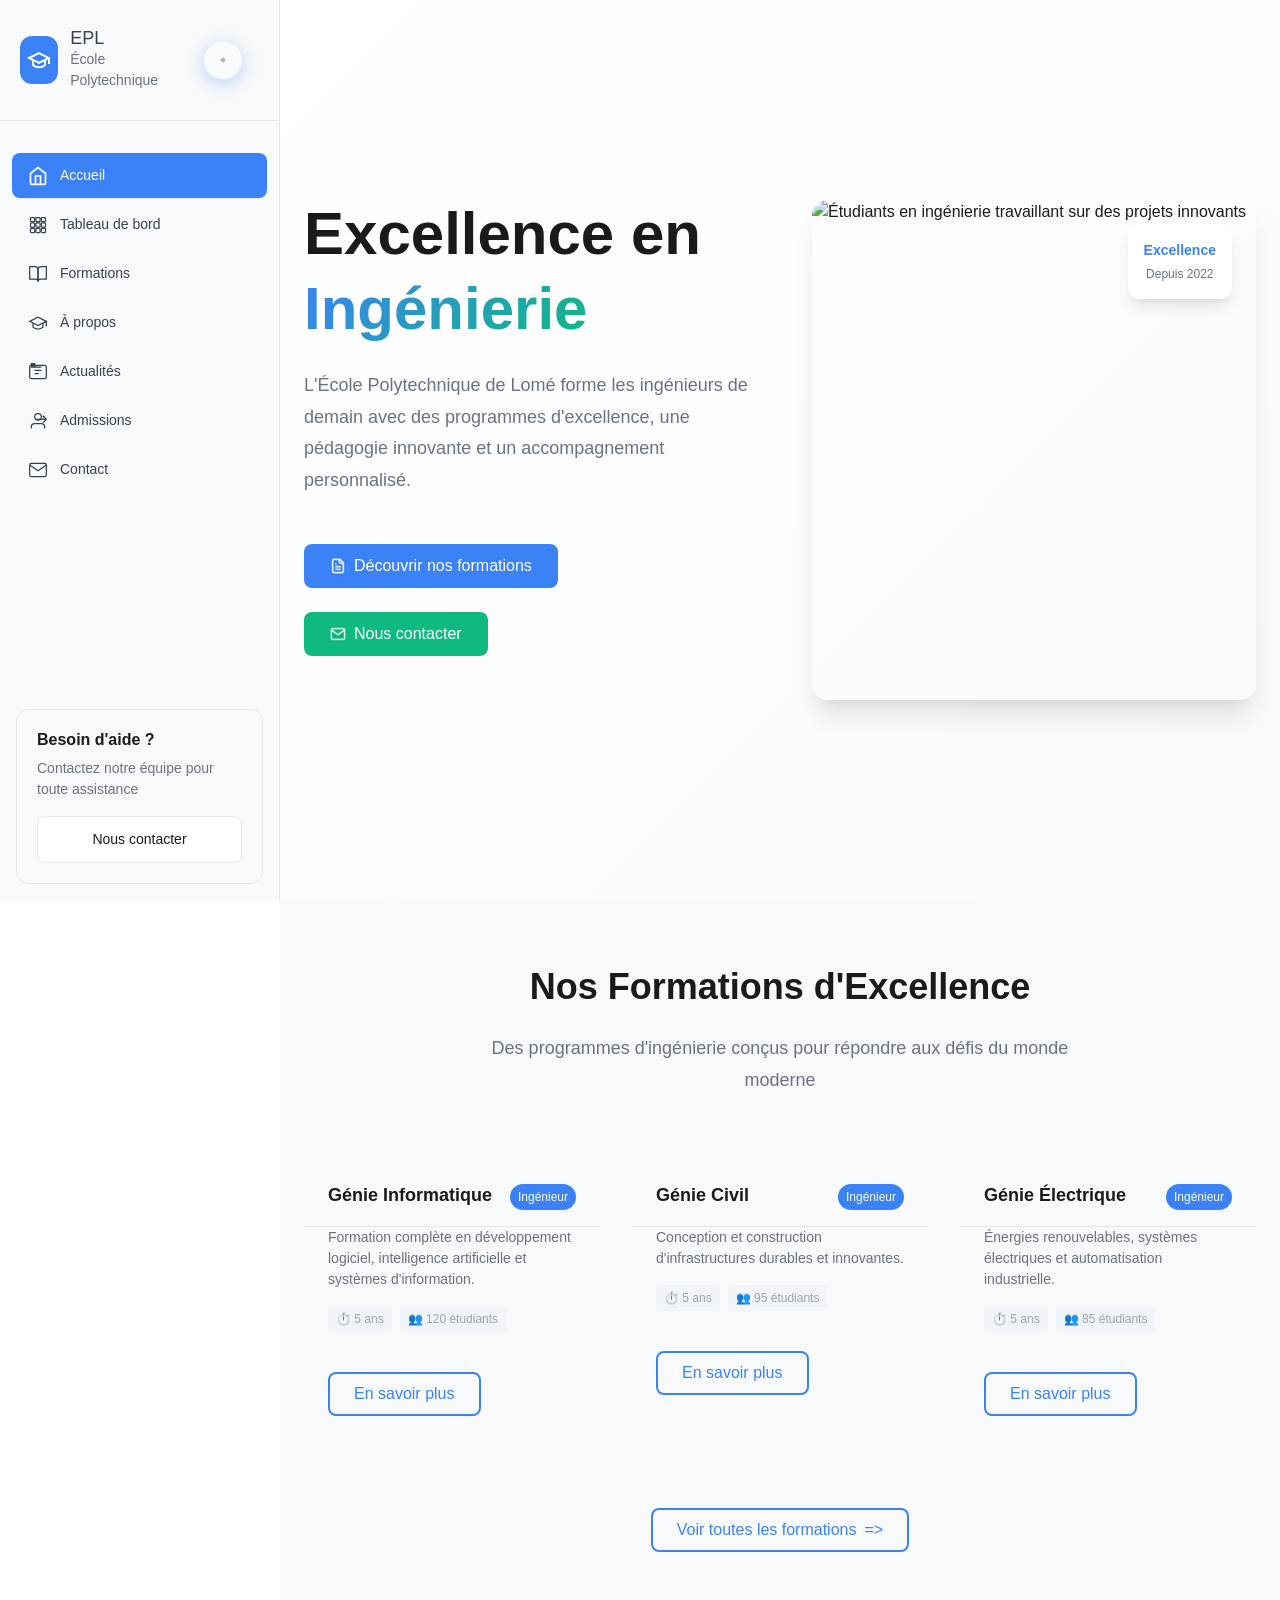
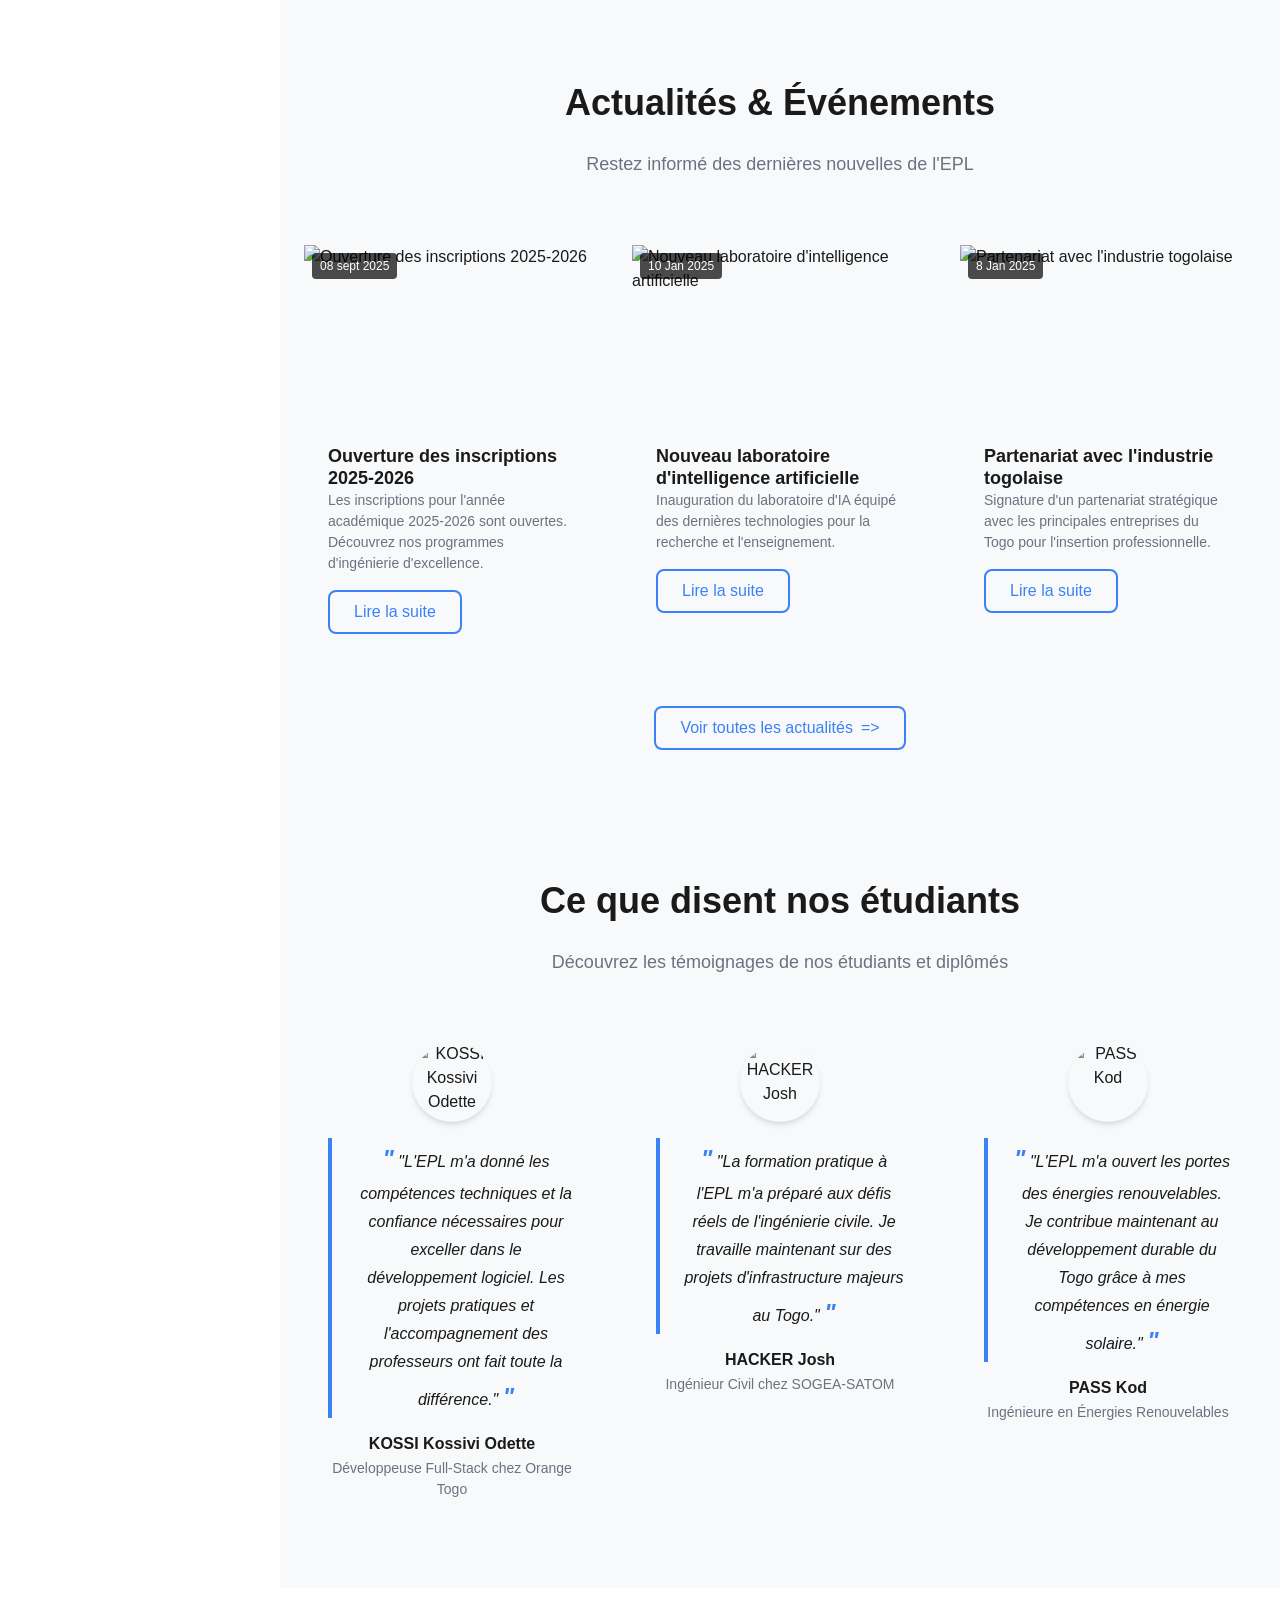
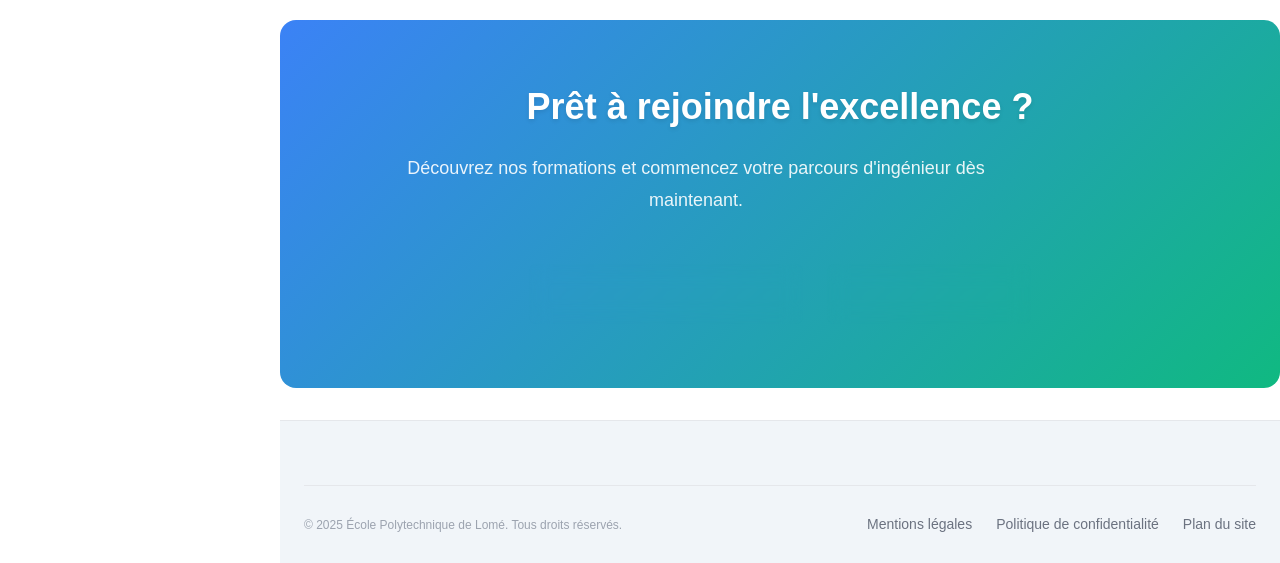
==== commit 594951c8: "Phase 1 trminer optimisations des composants et chargement fluide pour travailler sans conflits et a" ====
--- a/index.html
+++ b/index.html
@@ -41,6 +41,7 @@
     <link rel="stylesheet" href="/css/components/buttons.css">
     <link rel="stylesheet" href="/css/components/footer.css">
     <link rel="stylesheet" href="/css/components/cta.css">
+    <link rel="stylesheet" href="/css/components/indicateurs-chargement.css">
     <link rel="stylesheet" href="/css/layouts/main.css">
     <link rel="stylesheet" href="/css/pages/dashboard.css">
     <link rel="stylesheet" href="/css/components/hero.css">
@@ -523,10 +524,27 @@
 
     <!-- Scripts JavaScript -->
     <script src="/js/utils/themes.js"></script>
+    <script src="/js/utils/chargeur-composants.js"></script>
+    <script src="/js/utils/chargeur-pages.js"></script>
     <script src="/js/components/sidebar.js"></script>
     <script src="/js/pages/dashboard.js"></script>
     <script src="/js/pages/index.js"></script>
     <script src="/js/main.js"></script>
+    
+    <!-- Initialisation optimisée de la page -->
+    <script>
+        // Initialise la page avec le nouveau système de chargement
+        document.addEventListener('DOMContentLoaded', function() {
+            console.log('🚀 Initialisation optimisée de la page d\'accueil');
+            
+            // Initialise les composants avec le nouveau système
+            if (typeof chargeurPages !== 'undefined') {
+                chargeurPages.initialiser('index');
+            } else {
+                console.warn('⚠️ ChargeurPages non disponible, utilisation du système de fallback');
+            }
+        });
+    </script>
 </body>
 
 </html>
--- a/css/components/footer.css
+++ b/css/components/footer.css
@@ -66,14 +66,14 @@
     margin: 0;
     color: var(--couleur-texte-secondaire);
     font-size: 0.875rem;
-    font-weight: 400;
+    --poids-normal: 400;
     transition: color var(--transition-theme);
 }
 
 /* Mode sombre - Copyright professionnel */
 [data-theme="sombre"] .footer-copyright p {
     color: var(--couleur-accent);
-    font-weight: 500;
+    --poids-medium: 500;
 }
 
 .footer-links {
@@ -85,7 +85,7 @@
     color: var(--couleur-texte-secondaire);
     text-decoration: none;
     font-size: 0.875rem;
-    font-weight: 400;
+    --poids-normal: 400;
     transition: all var(--transition-normale);
     position: relative;
     padding: 0.25rem 0;
--- a/css/components/cta.css
+++ b/css/components/cta.css
@@ -65,7 +65,7 @@
 
 .cta-titre {
     font-size: 2.5rem;
-    font-weight: 700;
+    --poids-bold: 700;
     color: #ffffff;
     margin-bottom: 1rem;
     line-height: 1.2;
@@ -96,7 +96,7 @@
 .bouton-large {
     padding: 1rem 2rem;
     font-size: 1rem;
-    font-weight: 600;
+    --poids-semibold: 600;
     min-width: 200px;
     display: inline-flex;
     align-items: center;
--- a/css/components/indicateurs-chargement.css
+++ b/css/components/indicateurs-chargement.css
@@ -0,0 +1,250 @@
+/**
+ * STYLES POUR INDICATEURS DE CHARGEMENT
+ * 
+ * Ce fichier contient les styles pour les indicateurs de chargement
+ * des composants réutilisables.
+ * 
+ * FONCTIONNALITÉS :
+ * - Spinner animé pour le chargement
+ * - Messages de chargement personnalisés
+ * - Transitions fluides
+ * - Compatible avec tous les thèmes
+ * 
+ * AUTEUR : sCtt3 | EPL Devs
+ * DERNIÈRE MODIFICATION : 18 février 2025
+ */
+
+/* ==================================================
+   INDICATEUR DE CHARGEMENT PRINCIPAL
+   ================================================== */
+.indicateur-chargement {
+    display: flex;
+    flex-direction: column;
+    align-items: center;
+    justify-content: center;
+    padding: var(--espacement-xl);
+    min-height: 200px;
+    background-color: var(--couleur-fond-secondaire);
+    border-radius: var(--rayon-lg);
+    border: 1px solid var(--couleur-bordure);
+    transition: all var(--transition-normale);
+}
+
+/* ==================================================
+   SPINNER DE CHARGEMENT
+   ================================================== */
+.indicateur-chargement-spinner {
+    width: 40px;
+    height: 40px;
+    border: 3px solid var(--couleur-bordure);
+    border-top: 3px solid var(--couleur-primaire);
+    border-radius: 50%;
+    animation: rotation-spinner 1s linear infinite;
+    margin-bottom: var(--espacement-md);
+}
+
+@keyframes rotation-spinner {
+    0% { transform: rotate(0deg); }
+    100% { transform: rotate(360deg); }
+}
+
+/* ==================================================
+   TEXTE DE CHARGEMENT
+   ================================================== */
+.indicateur-chargement-texte {
+    color: var(--couleur-texte-secondaire);
+    font-size: var(--texte-sm);
+    font-weight: var(--poids-medium);
+    text-align: center;
+    margin: 0;
+    animation: pulsation-texte 2s ease-in-out infinite;
+}
+
+@keyframes pulsation-texte {
+    0%, 100% { opacity: 0.7; }
+    50% { opacity: 1; }
+}
+
+/* ==================================================
+   NOTIFICATION D'ERREUR
+   ================================================== */
+.notification-erreur {
+    position: fixed;
+    top: var(--espacement-lg);
+    right: var(--espacement-lg);
+    z-index: var(--z-modal);
+    max-width: 400px;
+    background-color: var(--couleur-fond-principal);
+    border: 1px solid var(--couleur-erreur);
+    border-radius: var(--rayon-lg);
+    box-shadow: var(--ombre-xl);
+    animation: apparition-notification 0.3s ease-out;
+}
+
+@keyframes apparition-notification {
+    from {
+        opacity: 0;
+        transform: translateX(100%);
+    }
+    to {
+        opacity: 1;
+        transform: translateX(0);
+    }
+}
+
+.notification-erreur-contenu {
+    padding: var(--espacement-lg);
+}
+
+.notification-erreur-contenu h3 {
+    color: var(--couleur-erreur);
+    font-size: var(--texte-lg);
+    font-weight: var(--poids-semibold);
+    margin: 0 0 var(--espacement-sm) 0;
+}
+
+.notification-erreur-contenu p {
+    color: var(--couleur-texte-secondaire);
+    font-size: var(--texte-sm);
+    margin: 0 0 var(--espacement-md) 0;
+    line-height: var(--ligne-normal);
+}
+
+.notification-erreur-contenu button {
+    background-color: var(--couleur-erreur);
+    color: var(--couleur-texte-inverse);
+    border: none;
+    padding: var(--espacement-sm) var(--espacement-md);
+    border-radius: var(--rayon-md);
+    font-size: var(--texte-sm);
+    font-weight: var(--poids-medium);
+    cursor: pointer;
+    transition: all var(--transition-rapide);
+}
+
+.notification-erreur-contenu button:hover {
+    background-color: var(--couleur-primaire-hover);
+    transform: translateY(-1px);
+}
+
+/* ==================================================
+   FALLBACKS DES COMPOSANTS
+   ================================================== */
+.sidebar-fallback {
+    background-color: var(--couleur-fond-secondaire);
+    border: 1px dashed var(--couleur-bordure);
+    padding: var(--espacement-lg);
+}
+
+.sidebar-fallback .sidebar-navigation {
+    display: flex;
+    flex-direction: column;
+    gap: var(--espacement-sm);
+}
+
+.sidebar-fallback .sidebar-lien-navigation {
+    padding: var(--espacement-sm);
+    background-color: var(--couleur-fond-principal);
+    border-radius: var(--rayon-md);
+    text-decoration: none;
+    color: var(--couleur-texte-principal);
+    transition: all var(--transition-rapide);
+}
+
+.sidebar-fallback .sidebar-lien-navigation:hover {
+    background-color: var(--couleur-fond-hover);
+}
+
+.footer-fallback {
+    background-color: var(--couleur-fond-secondaire);
+    border-top: 1px solid var(--couleur-bordure);
+    padding: var(--espacement-lg) 0;
+    text-align: center;
+}
+
+.cta-fallback {
+    background-color: var(--couleur-fond-secondaire);
+    border: 1px dashed var(--couleur-bordure);
+    padding: var(--espacement-xl);
+    text-align: center;
+}
+
+.cta-fallback .cta-titre {
+    color: var(--couleur-texte-principal);
+    margin-bottom: var(--espacement-md);
+}
+
+.cta-fallback .cta-description {
+    color: var(--couleur-texte-secondaire);
+    margin-bottom: var(--espacement-lg);
+}
+
+/* ==================================================
+   RESPONSIVE DESIGN
+   ================================================== */
+@media (max-width: 768px) {
+    .indicateur-chargement {
+        min-height: 150px;
+        padding: var(--espacement-lg);
+    }
+    
+    .indicateur-chargement-spinner {
+        width: 32px;
+        height: 32px;
+        border-width: 2px;
+    }
+    
+    .notification-erreur {
+        top: var(--espacement-md);
+        right: var(--espacement-md);
+        left: var(--espacement-md);
+        max-width: none;
+    }
+}
+
+@media (max-width: 480px) {
+    .indicateur-chargement {
+        min-height: 120px;
+        padding: var(--espacement-md);
+    }
+    
+    .indicateur-chargement-texte {
+        font-size: var(--texte-xs);
+    }
+}
+
+/* ==================================================
+   ACCESSIBILITÉ
+   ================================================== */
+@media (prefers-reduced-motion: reduce) {
+    .indicateur-chargement-spinner {
+        animation: none;
+        border: 3px solid var(--couleur-bordure);
+    }
+    
+    .indicateur-chargement-texte {
+        animation: none;
+    }
+    
+    .notification-erreur {
+        animation: none;
+    }
+}
+
+/* ==================================================
+   MODE HAUTE CONTRASTE
+   ================================================== */
+@media (prefers-contrast: high) {
+    .indicateur-chargement {
+        border: 2px solid var(--couleur-texte-principal);
+    }
+    
+    .indicateur-chargement-spinner {
+        border-color: var(--couleur-texte-principal);
+        border-top-color: var(--couleur-primaire);
+    }
+    
+    .notification-erreur {
+        border: 2px solid var(--couleur-erreur);
+    }
+}
--- a/css/pages/dashboard.css
+++ b/css/pages/dashboard.css
@@ -31,7 +31,7 @@
     border: 1px solid rgba(255, 255, 255, 0.2);
     border-radius: 12px;
     color: white;
-    font-weight: 500;
+    --poids-medium: 500;
     font-size: 14px;
     cursor: pointer;
     transition: all 0.3s ease;
@@ -105,7 +105,7 @@
 }
 
 .texte-theme-dynamique {
-    font-weight: 500;
+    --poids-medium: 500;
 }
 
 /* ================================================
@@ -212,7 +212,7 @@
 /* Valeurs numériques des statistiques */
 .valeur-stat {
     font-size: 1.5rem;
-    font-weight: 700;
+    --poids-bold: 700;
     color: #ffffff;
     line-height: 1;
     margin-bottom: 0.25rem;
@@ -222,7 +222,7 @@
 .label-stat {
     font-size: 0.7rem;
     color: #94a3b8;
-    font-weight: 400;
+    --poids-normal: 400;
     line-height: 1.2;
 }
 
@@ -275,7 +275,7 @@
 
 .bienvenue-titre {
     font-size: 2.5rem;
-    font-weight: 700;
+    --poids-bold: 700;
     color: var(--couleur-texte-principal);
     margin-bottom: 1.5rem;
     line-height: 1.2;
@@ -329,7 +329,7 @@
 
 .card-rentree-titre {
     font-size: 1.5rem;
-    font-weight: 700;
+    --poids-bold: 700;
     margin-bottom: 0.75rem;
     color: white;
     line-height: 1.2;
@@ -374,7 +374,7 @@
     color: #2563EB;
     border: none;
     border-radius: 12px;
-    font-weight: 600;
+    --poids-semibold: 600;
     font-size: 0.875rem;
     cursor: pointer;
     transition: all 0.4s cubic-bezier(0.4, 0, 0.2, 1);
@@ -475,7 +475,7 @@
 
 .dev-titre {
     font-size: 2.5rem;
-    font-weight: 700;
+    --poids-bold: 700;
     color: var(--couleur-texte-primaire);
     margin-bottom: 1rem;
     line-height: 1.2;
@@ -505,7 +505,7 @@
 
 .dev-info strong {
     color: var(--couleur-texte-primaire);
-    font-weight: 600;
+    --poids-semibold: 600;
 }
 
 /* Mode sombre - Section en développement */
@@ -686,7 +686,7 @@
 
 .sidebar-logo-titre {
     font-size: 18px;
-    font-weight: 700;
+    --poids-bold: 700;
     color: var(--couleur-sidebar-texte);
     line-height: 1;
 }
@@ -718,7 +718,7 @@
     border-radius: 8px;
     color: var(--couleur-sidebar-texte);
     text-decoration: none;
-    font-weight: 500;
+    --poids-medium: 500;
     font-size: 14px;
     transition: all 0.2s ease;
 }
@@ -731,7 +731,7 @@
 .sidebar-nav-link.actif {
     background: var(--couleur-sidebar-active);
     color: white;
-    font-weight: 600;
+    --poids-semibold: 600;
 }
 
 .sidebar-nav-icon {
@@ -761,7 +761,7 @@
 
 .sidebar-aide-titre {
     font-size: 16px;
-    font-weight: 600;
+    --poids-semibold: 600;
     color: var(--couleur-texte-principal);
     margin: 0 0 8px 0;
 }
@@ -780,7 +780,7 @@
     border: 1px solid var(--couleur-bordure);
     border-radius: 8px;
     color: var(--couleur-texte-principal);
-    font-weight: 500;
+    --poids-medium: 500;
     font-size: 14px;
     cursor: pointer;
     transition: all 0.2s ease;
@@ -927,7 +927,7 @@
 
 .valeur-stat {
     font-size: 3rem;
-    font-weight: 700;
+    --poids-bold: 700;
     color: #3b82f6;
     line-height: 1;
     margin-bottom: 0.5rem;
@@ -936,7 +936,7 @@
 .label-stat {
     font-size: 1rem;
     color: var(--couleur-texte-secondaire);
-    font-weight: 500;
+    --poids-medium: 500;
 }
 
 .badge-mise-a-jour {
@@ -976,7 +976,7 @@
 
 .titre-section {
     font-size: 2rem;
-    font-weight: 700;
+    --poids-bold: 700;
     color: var(--couleur-texte-principal);
     margin-bottom: 0.5rem;
     text-align: center;
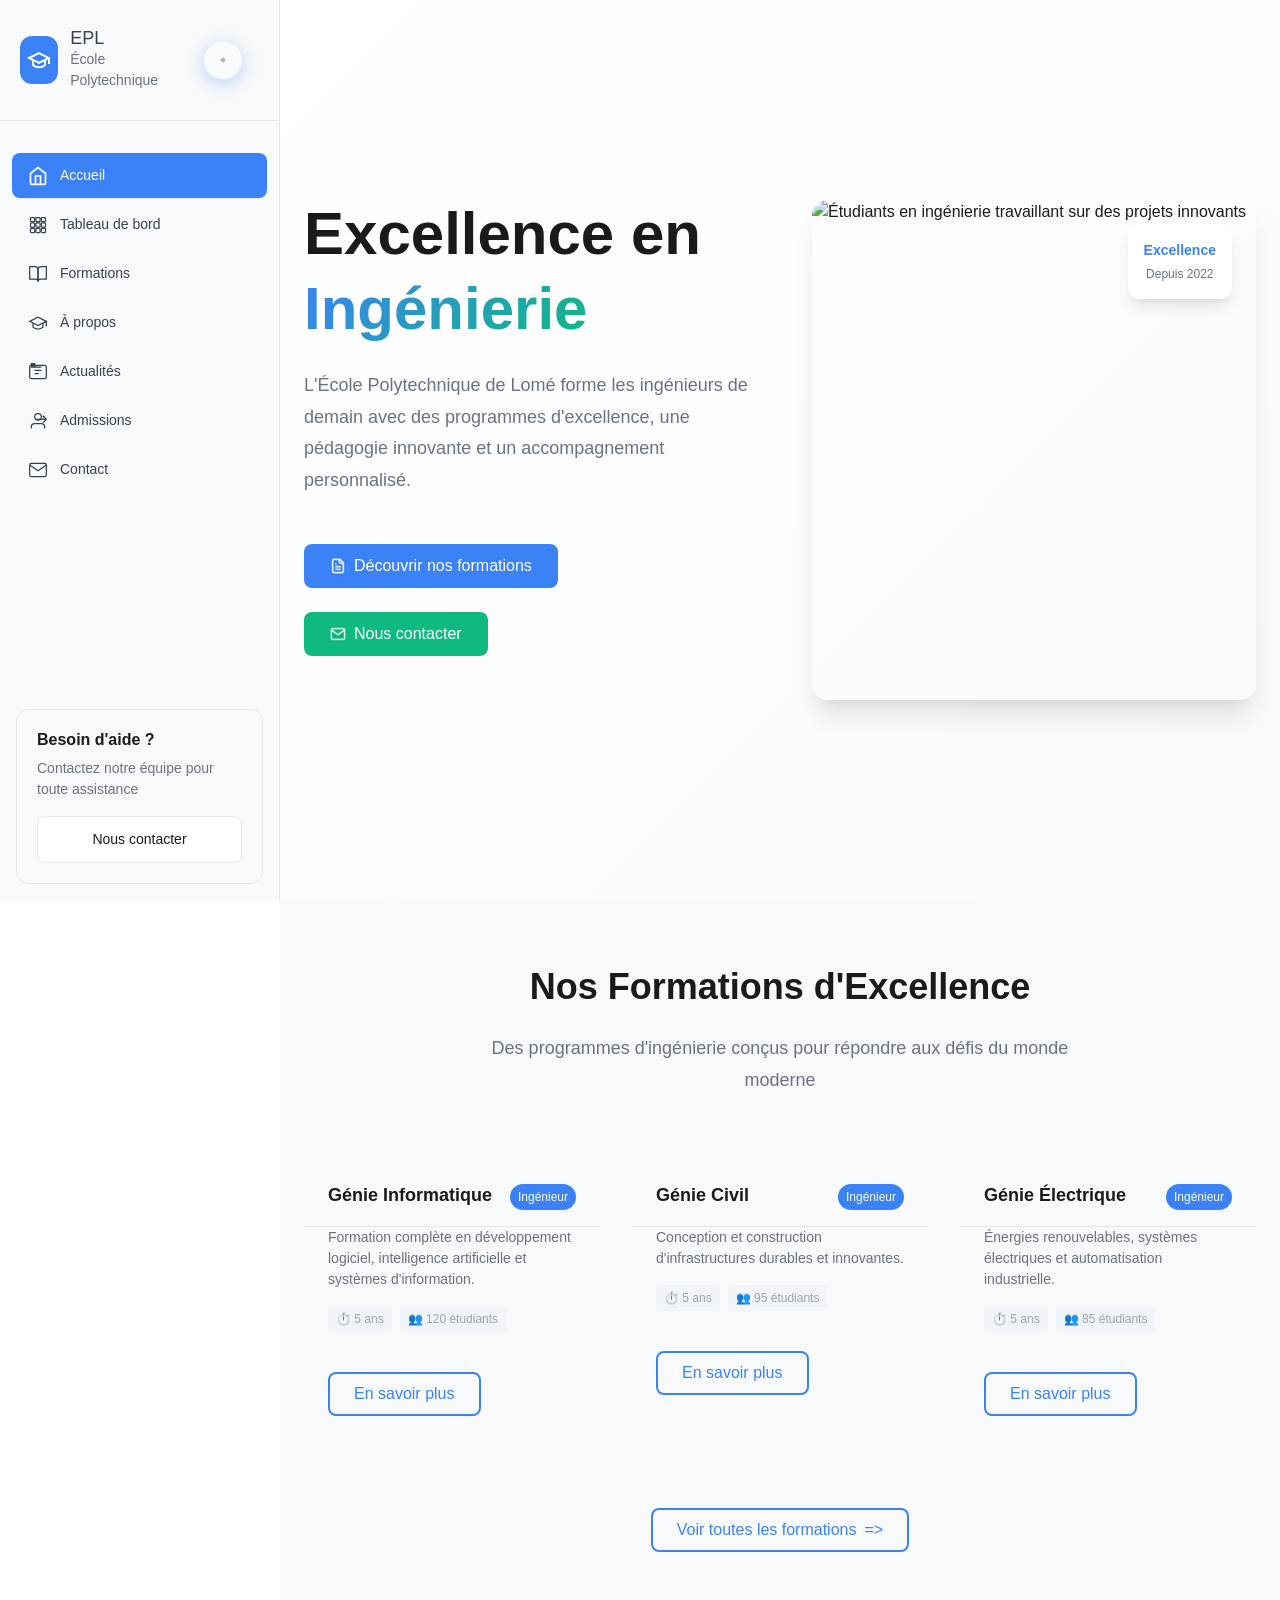
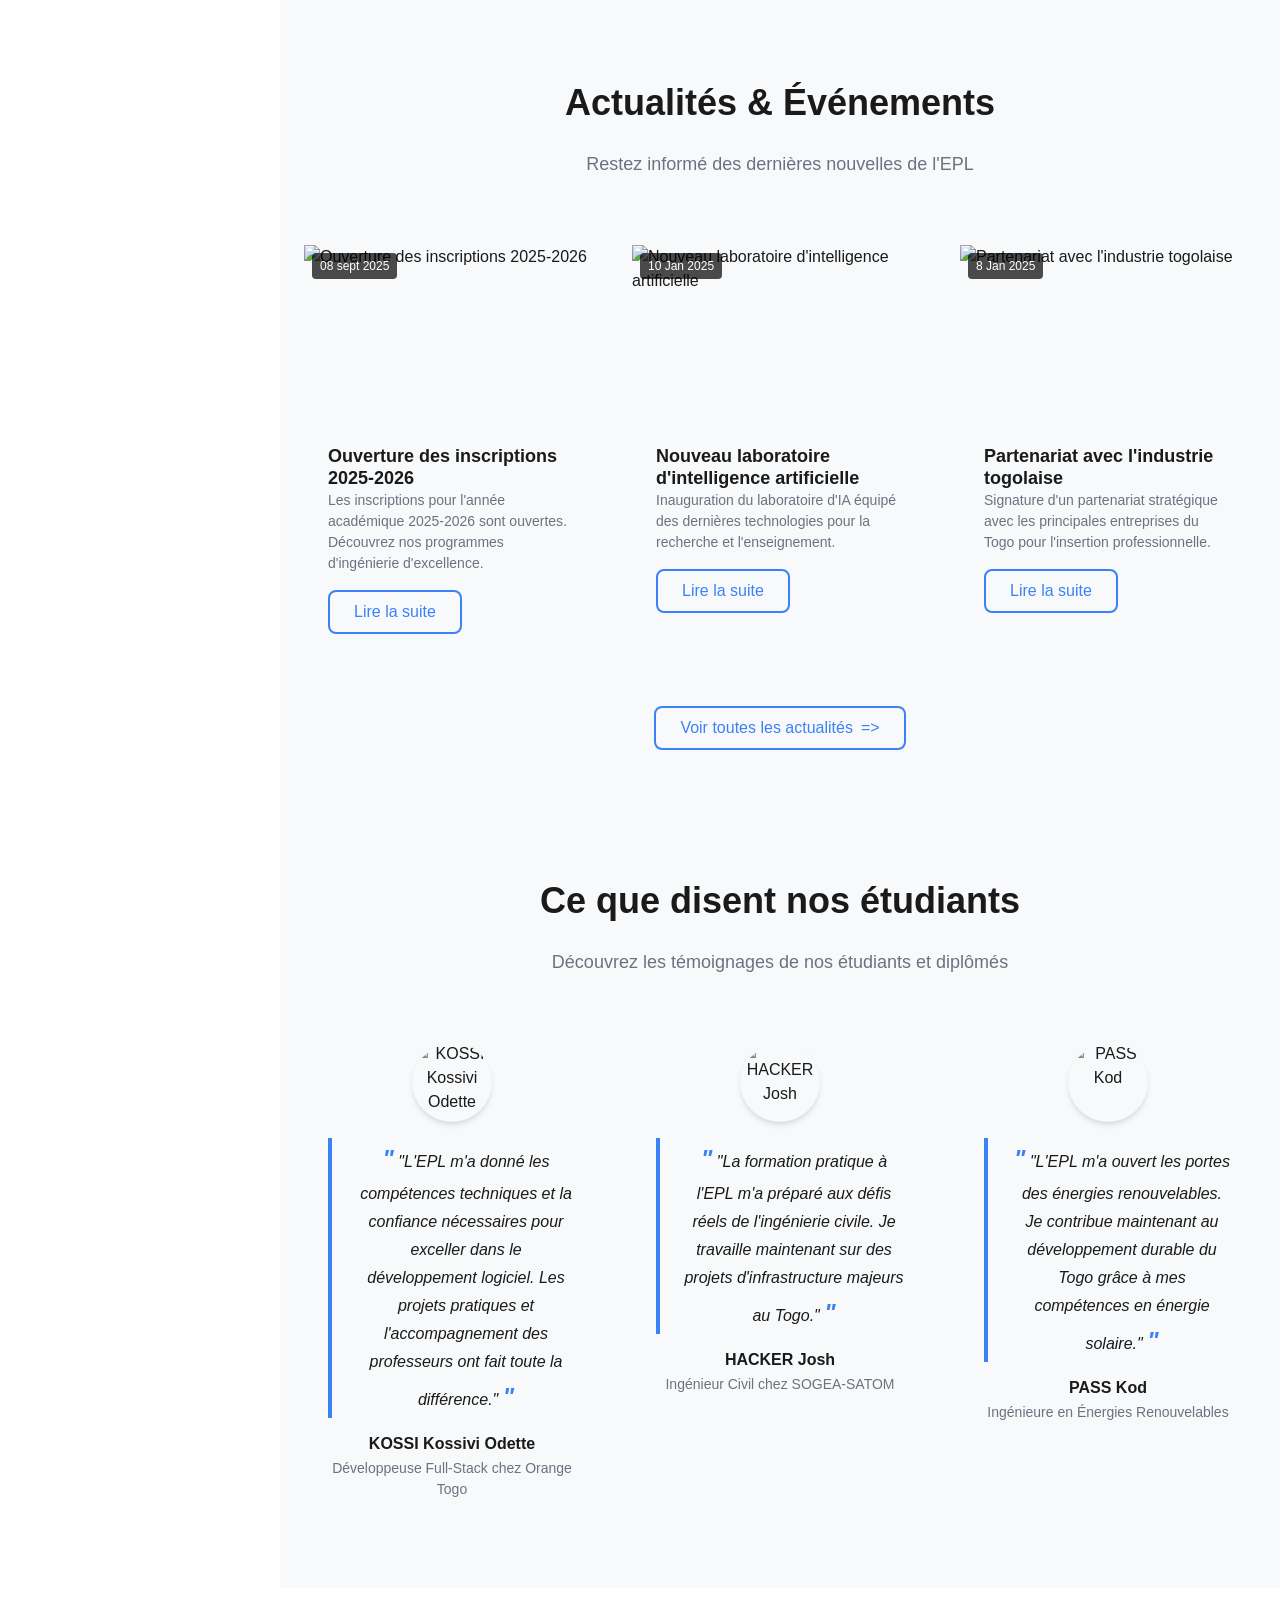
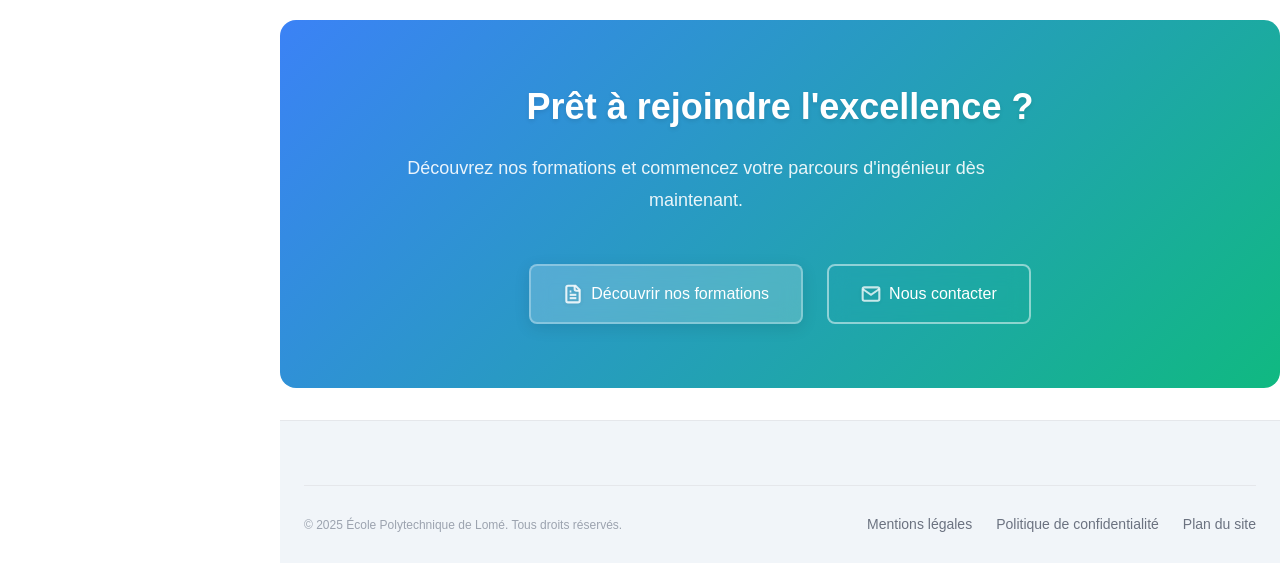
==== commit 18a3eae5: "Amelioration de l'animations fluide de chargement de pages , des images boutons etc.." ====
--- a/index.html
+++ b/index.html
@@ -42,6 +42,7 @@
     <link rel="stylesheet" href="/css/components/footer.css">
     <link rel="stylesheet" href="/css/components/cta.css">
     <link rel="stylesheet" href="/css/components/indicateurs-chargement.css">
+    <link rel="stylesheet" href="/css/animations/animations-epl.css">
     <link rel="stylesheet" href="/css/layouts/main.css">
     <link rel="stylesheet" href="/css/pages/dashboard.css">
     <link rel="stylesheet" href="/css/components/hero.css">
@@ -524,19 +525,20 @@
 
     <!-- Scripts JavaScript -->
     <script src="/js/utils/themes.js"></script>
+    <script src="/js/utils/gestionnaire-animations.js"></script>
     <script src="/js/utils/chargeur-composants.js"></script>
     <script src="/js/utils/chargeur-pages.js"></script>
     <script src="/js/components/sidebar.js"></script>
     <script src="/js/pages/dashboard.js"></script>
     <script src="/js/pages/index.js"></script>
     <script src="/js/main.js"></script>
-    
+
     <!-- Initialisation optimisée de la page -->
     <script>
         // Initialise la page avec le nouveau système de chargement
-        document.addEventListener('DOMContentLoaded', function() {
+        document.addEventListener('DOMContentLoaded', function () {
             console.log('🚀 Initialisation optimisée de la page d\'accueil');
-            
+
             // Initialise les composants avec le nouveau système
             if (typeof chargeurPages !== 'undefined') {
                 chargeurPages.initialiser('index');
--- a/css/animations/animations-epl.css
+++ b/css/animations/animations-epl.css
@@ -0,0 +1,519 @@
+/**
+ * ANIMATIONS ÉLÉGANTES EPL - Version Professionnelle
+ * 
+ * Ce fichier contient toutes les animations et transitions
+ * pour donner une image professionnelle à l'École Polytechnique de Lomé.
+ * 
+ * FONCTIONNALITÉS :
+ * - Spinner de chargement avec logo EPL
+ * - Transitions fluides des composants
+ * - Micro-interactions élégantes
+ * - Animations de thème
+ * - Chargement progressif
+ * 
+ * AUTEUR : sCtt3 | EPL Devs
+ * DERNIÈRE MODIFICATION : 18 février 2025
+ */
+
+/* ======================================
+   SPINNER DE CHARGEMENT EPL - Logo Animé
+   ====================================== */
+.spinner-epl {
+    display: flex;
+    flex-direction: column;
+    align-items: center;
+    justify-content: center;
+    padding: var(--espacement-xl);
+    min-height: 200px;
+    background: linear-gradient(135deg,
+            var(--couleur-fond-secondaire) 0%,
+            var(--couleur-fond-tertiaire) 100%);
+    border-radius: var(--rayon-lg);
+    border: 1px solid var(--couleur-bordure);
+    position: relative;
+    overflow: hidden;
+}
+
+.spinner-epl::before {
+    content: "";
+    position: absolute;
+    top: 0;
+    left: -100%;
+    width: 100%;
+    height: 100%;
+    background: linear-gradient(90deg,
+            transparent,
+            rgba(59, 130, 246, 0.1),
+            transparent);
+    animation: shimmer-epl 2s infinite;
+}
+
+@keyframes shimmer-epl {
+    0% {
+        left: -100%;
+    }
+
+    100% {
+        left: 100%;
+    }
+}
+
+/* Logo EPL animé */
+.logo-epl-anime {
+    width: 60px;
+    height: 60px;
+    position: relative;
+    margin-bottom: var(--espacement-lg);
+    animation: rotation-logo-epl 2s linear infinite;
+}
+
+.logo-epl-anime::before {
+    content: "";
+    position: absolute;
+    top: 50%;
+    left: 50%;
+    width: 40px;
+    height: 40px;
+    border: 3px solid var(--couleur-primaire);
+    border-top: 3px solid transparent;
+    border-radius: 50%;
+    transform: translate(-50%, -50%);
+    animation: rotation-inverse 1.5s linear infinite;
+}
+
+.logo-epl-anime::after {
+    content: "EPL";
+    position: absolute;
+    top: 50%;
+    left: 50%;
+    transform: translate(-50%, -50%);
+    font-size: 12px;
+    font-weight: var(--poids-bold);
+    color: var(--couleur-primaire);
+    animation: pulsation-logo 1s ease-in-out infinite alternate;
+}
+
+@keyframes rotation-logo-epl {
+    0% {
+        transform: rotate(0deg);
+    }
+
+    100% {
+        transform: rotate(360deg);
+    }
+}
+
+@keyframes rotation-inverse {
+    0% {
+        transform: translate(-50%, -50%) rotate(0deg);
+    }
+
+    100% {
+        transform: translate(-50%, -50%) rotate(-360deg);
+    }
+}
+
+@keyframes pulsation-logo {
+    0% {
+        opacity: 0.7;
+        transform: translate(-50%, -50%) scale(1);
+    }
+
+    100% {
+        opacity: 1;
+        transform: translate(-50%, -50%) scale(1.1);
+    }
+}
+
+/* Texte de chargement animé */
+.texte-chargement-epl {
+    color: var(--couleur-texte-secondaire);
+    font-size: var(--texte-sm);
+    font-weight: var(--poids-medium);
+    text-align: center;
+    margin: 0;
+    animation: vague-texte 2s ease-in-out infinite;
+}
+
+@keyframes vague-texte {
+
+    0%,
+    100% {
+        opacity: 0.7;
+        transform: translateY(0);
+    }
+
+    50% {
+        opacity: 1;
+        transform: translateY(-2px);
+    }
+}
+
+/* ==================================================
+   TRANSITIONS DE COMPOSANTS - Apparition Fluide
+   ================================================== */
+.composant-entree {
+    animation: entree-composant 0.6s cubic-bezier(0.4, 0, 0.2, 1) forwards;
+    opacity: 0;
+    transform: translateY(20px);
+}
+
+@keyframes entree-composant {
+    0% {
+        opacity: 0;
+        transform: translateY(20px);
+    }
+
+    100% {
+        opacity: 1;
+        transform: translateY(0);
+    }
+}
+
+/* Animation spécifique pour la sidebar */
+.sidebar-entree {
+    animation: entree-sidebar 0.8s cubic-bezier(0.4, 0, 0.2, 1) forwards;
+    opacity: 0;
+    transform: translateX(-30px);
+}
+
+@keyframes entree-sidebar {
+    0% {
+        opacity: 0;
+        transform: translateX(-30px);
+    }
+
+    100% {
+        opacity: 1;
+        transform: translateX(0);
+    }
+}
+
+/* Animation spécifique pour le footer */
+.footer-entree {
+    animation: entree-footer 0.7s cubic-bezier(0.4, 0, 0.2, 1) forwards;
+    opacity: 0;
+    transform: translateY(30px);
+}
+
+@keyframes entree-footer {
+    0% {
+        opacity: 0;
+        transform: translateY(30px);
+    }
+
+    100% {
+        opacity: 1;
+        transform: translateY(0);
+    }
+}
+
+/* Animation spécifique pour le CTA */
+.cta-entree {
+    animation: entree-cta 0.9s cubic-bezier(0.4, 0, 0.2, 1) forwards;
+    opacity: 0;
+    transform: translateY(40px) scale(0.95);
+}
+
+@keyframes entree-cta {
+    0% {
+        opacity: 0;
+        transform: translateY(40px) scale(0.95);
+    }
+
+    100% {
+        opacity: 1;
+        transform: translateY(0) scale(1);
+    }
+}
+
+/* ==================================================
+   MICRO-INTERACTIONS - Hover Effects Élégants
+   ================================================== */
+.bouton-epl-hover {
+    position: relative;
+    overflow: hidden;
+    transition: all var(--transition-normale);
+}
+
+.bouton-epl-hover::before {
+    content: "";
+    position: absolute;
+    top: 0;
+    left: -100%;
+    width: 100%;
+    height: 100%;
+    background: linear-gradient(90deg,
+            transparent,
+            rgba(255, 255, 255, 0.2),
+            transparent);
+    transition: left 0.5s ease;
+}
+
+.bouton-epl-hover:hover::before {
+    left: 100%;
+}
+
+.bouton-epl-hover:hover {
+    transform: translateY(-2px);
+    box-shadow: var(--ombre-lg);
+}
+
+/* Animation des liens de navigation */
+.lien-nav-epl {
+    position: relative;
+    transition: all var(--transition-rapide);
+}
+
+.lien-nav-epl::after {
+    content: "";
+    position: absolute;
+    bottom: -2px;
+    left: 0;
+    width: 0;
+    height: 2px;
+    background: var(--couleur-primaire);
+    transition: width var(--transition-normale);
+}
+
+.lien-nav-epl:hover::after {
+    width: 100%;
+}
+
+.lien-nav-epl:hover {
+    color: var(--couleur-primaire);
+    transform: translateX(5px);
+}
+
+/* ==================================================
+   CHARGEMENT PROGRESSIF - Barre de Progression
+   ================================================== */
+.barre-progression-epl {
+    width: 100%;
+    height: 4px;
+    background-color: var(--couleur-fond-tertiaire);
+    border-radius: var(--rayon-full);
+    overflow: hidden;
+    position: relative;
+    margin: var(--espacement-md) 0;
+}
+
+.barre-progression-epl::before {
+    content: "";
+    position: absolute;
+    top: 0;
+    left: 0;
+    height: 100%;
+    background: linear-gradient(90deg,
+            var(--couleur-primaire),
+            var(--couleur-secondaire));
+    border-radius: var(--rayon-full);
+    animation: progression-epl 2s ease-in-out infinite;
+}
+
+@keyframes progression-epl {
+    0% {
+        width: 0%;
+    }
+
+    50% {
+        width: 70%;
+    }
+
+    100% {
+        width: 100%;
+    }
+}
+
+/* Indicateur de progression avec pourcentage */
+.indicateur-progression-epl {
+    display: flex;
+    align-items: center;
+    gap: var(--espacement-sm);
+    margin: var(--espacement-md) 0;
+}
+
+.pourcentage-progression {
+    font-size: var(--texte-sm);
+    font-weight: var(--poids-semibold);
+    color: var(--couleur-primaire);
+    min-width: 40px;
+    text-align: right;
+}
+
+/* ==================================================
+        TRANSITIONS DE THÈME - Changement Fluide
+   ================================================== */
+.transition-theme-epl {
+    transition: all 0.5s cubic-bezier(0.4, 0, 0.2, 1);
+}
+
+/* Animation du bouton de thème */
+.bouton-theme-epl {
+    position: relative;
+    overflow: hidden;
+    transition: all var(--transition-normale);
+}
+
+.bouton-theme-epl::before {
+    content: "";
+    position: absolute;
+    top: 50%;
+    left: 50%;
+    width: 0;
+    height: 0;
+    background: radial-gradient(circle,
+            var(--couleur-primaire) 0%,
+            transparent 70%);
+    border-radius: 50%;
+    transform: translate(-50%, -50%);
+    transition: all 0.3s ease;
+}
+
+.bouton-theme-epl:hover::before {
+    width: 100px;
+    height: 100px;
+}
+
+.bouton-theme-epl:active {
+    transform: scale(0.95);
+}
+
+/* ==================================================
+   ANIMATIONS DE NOTIFICATION - Alertes Élégantes
+   ================================================== */
+.notification-epl {
+    position: fixed;
+    top: var(--espacement-lg);
+    right: var(--espacement-lg);
+    z-index: var(--z-modal);
+    max-width: 400px;
+    background: linear-gradient(135deg,
+            var(--couleur-fond-principal) 0%,
+            var(--couleur-fond-secondaire) 100%);
+    border: 1px solid var(--couleur-bordure);
+    border-radius: var(--rayon-lg);
+    box-shadow: var(--ombre-xl);
+    animation: apparition-notification-epl 0.4s cubic-bezier(0.4, 0, 0.2, 1);
+    transform-origin: top right;
+}
+
+@keyframes apparition-notification-epl {
+    0% {
+        opacity: 0;
+        transform: translateX(100%) scale(0.8);
+    }
+
+    100% {
+        opacity: 1;
+        transform: translateX(0) scale(1);
+    }
+}
+
+/* Animation de disparition */
+.notification-epl.fermeture {
+    animation: fermeture-notification-epl 0.3s ease-in forwards;
+}
+
+@keyframes fermeture-notification-epl {
+    0% {
+        opacity: 1;
+        transform: translateX(0) scale(1);
+    }
+
+    100% {
+        opacity: 0;
+        transform: translateX(100%) scale(0.8);
+    }
+}
+
+/* ==================================================
+   ANIMATIONS RESPONSIVE - Mobile Optimisé
+   ================================================== */
+@media (max-width: 768px) {
+    .spinner-epl {
+        min-height: 150px;
+        padding: var(--espacement-lg);
+    }
+
+    .logo-epl-anime {
+        width: 50px;
+        height: 50px;
+    }
+
+    .logo-epl-anime::before {
+        width: 30px;
+        height: 30px;
+    }
+
+    .notification-epl {
+        top: var(--espacement-md);
+        right: var(--espacement-md);
+        left: var(--espacement-md);
+        max-width: none;
+    }
+}
+
+@media (max-width: 480px) {
+    .spinner-epl {
+        min-height: 120px;
+        padding: var(--espacement-md);
+    }
+
+    .logo-epl-anime {
+        width: 40px;
+        height: 40px;
+    }
+
+    .texte-chargement-epl {
+        font-size: var(--texte-xs);
+    }
+}
+
+/* =======================================
+    ACCESSIBILITÉ - Réduction de Mouvement
+   ======================================= */
+@media (prefers-reduced-motion: reduce) {
+
+    .spinner-epl,
+    .logo-epl-anime,
+    .composant-entree,
+    .sidebar-entree,
+    .footer-entree,
+    .cta-entree,
+    .bouton-epl-hover,
+    .lien-nav-epl,
+    .barre-progression-epl,
+    .bouton-theme-epl,
+    .notification-epl {
+        animation: none !important;
+        transition: none !important;
+    }
+
+    .logo-epl-anime::before,
+    .logo-epl-anime::after {
+        animation: none !important;
+    }
+}
+
+/* ==================================================
+   MODE HAUTE CONTRASTE - Amélioration Visibilité
+   ================================================== */
+@media (prefers-contrast: high) {
+    .spinner-epl {
+        border: 2px solid var(--couleur-texte-principal);
+    }
+
+    .logo-epl-anime::before {
+        border-color: var(--couleur-texte-principal);
+        border-top-color: var(--couleur-primaire);
+    }
+
+    .barre-progression-epl::before {
+        background: var(--couleur-texte-principal);
+    }
+
+    .notification-epl {
+        border: 2px solid var(--couleur-texte-principal);
+    }
+}
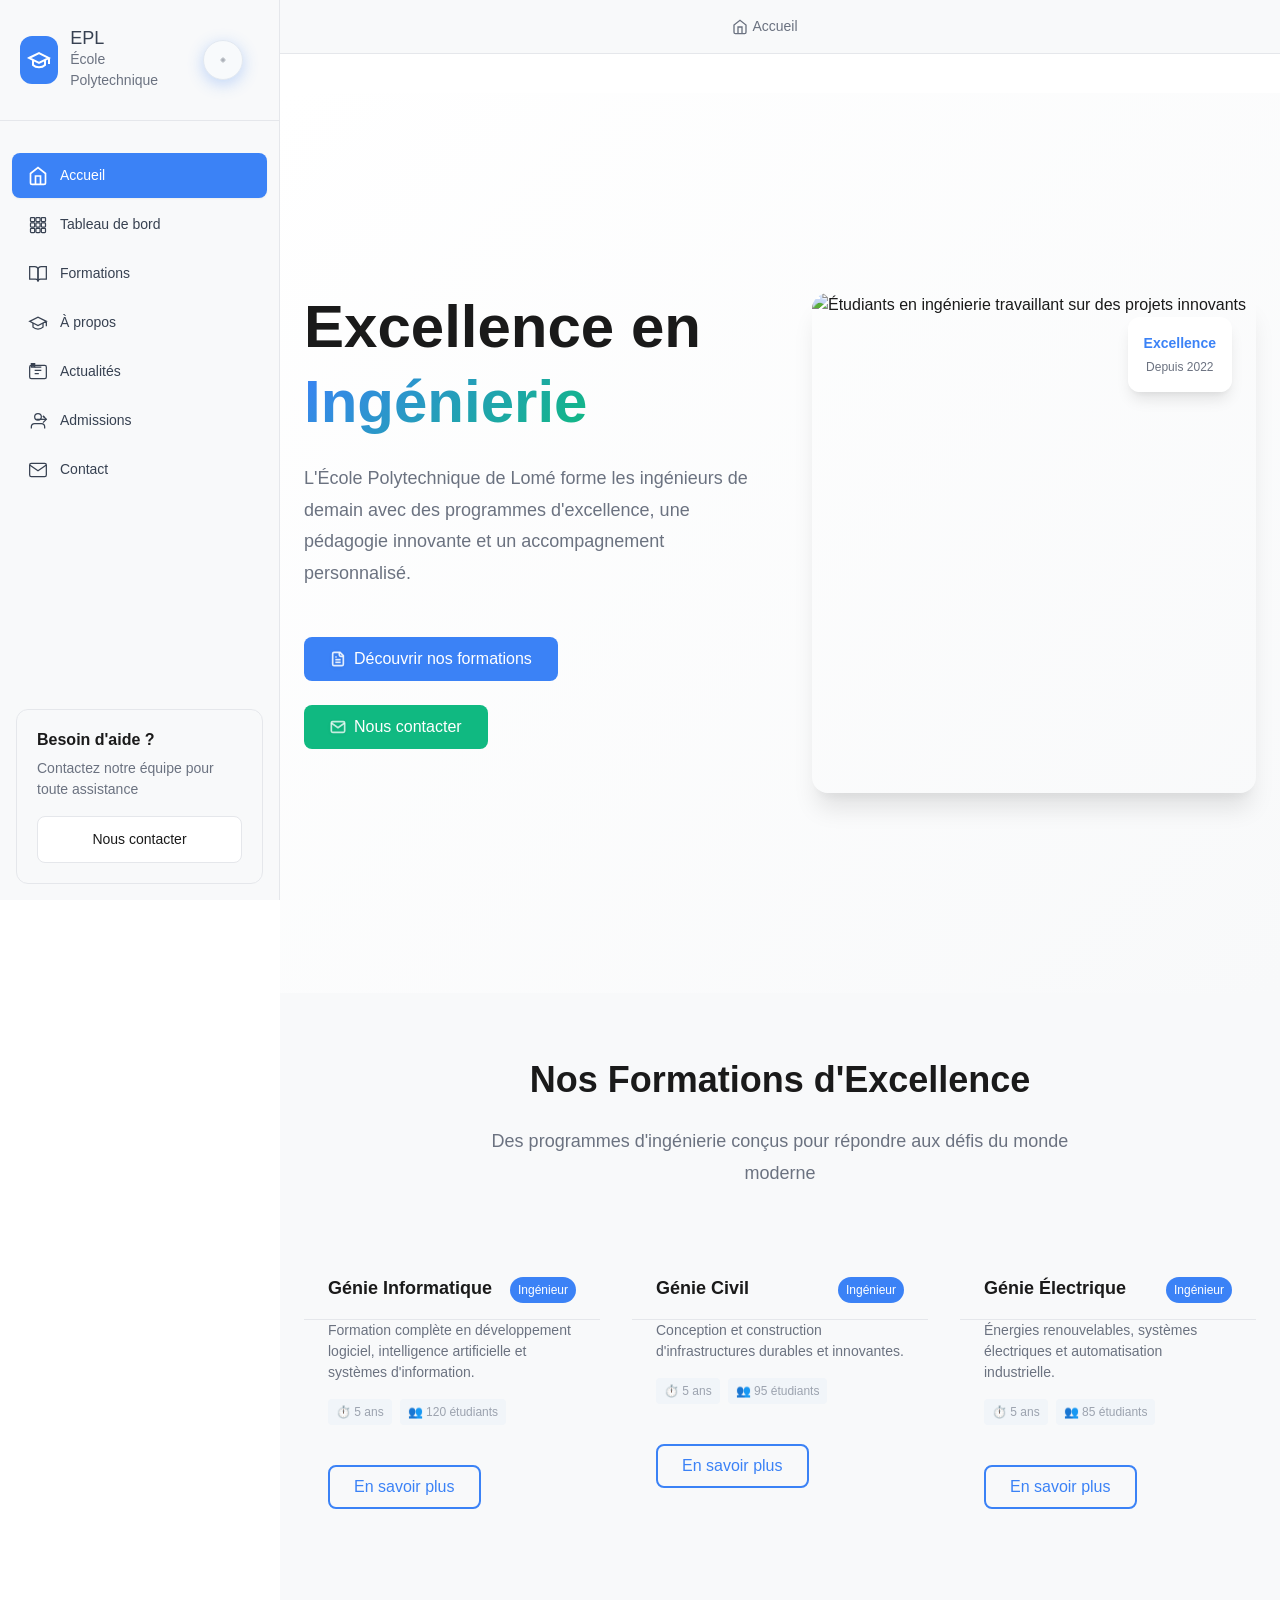
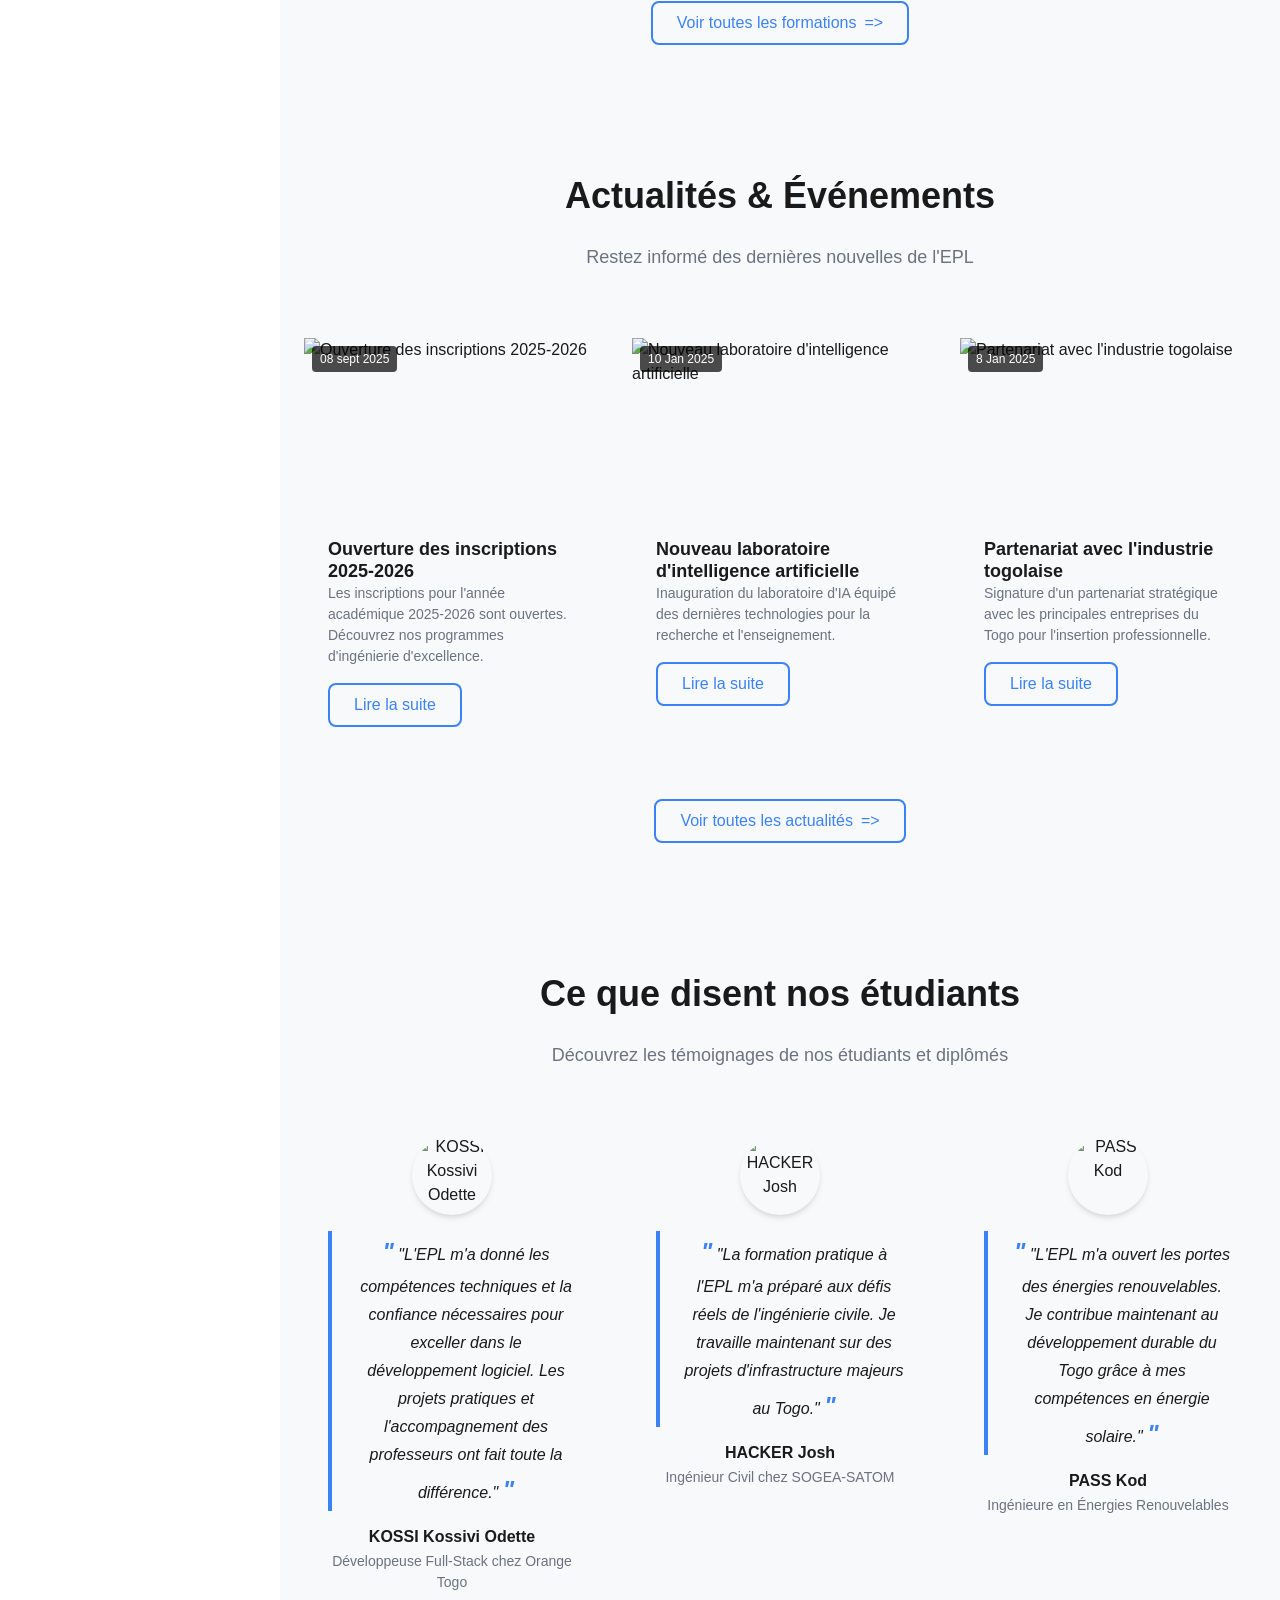
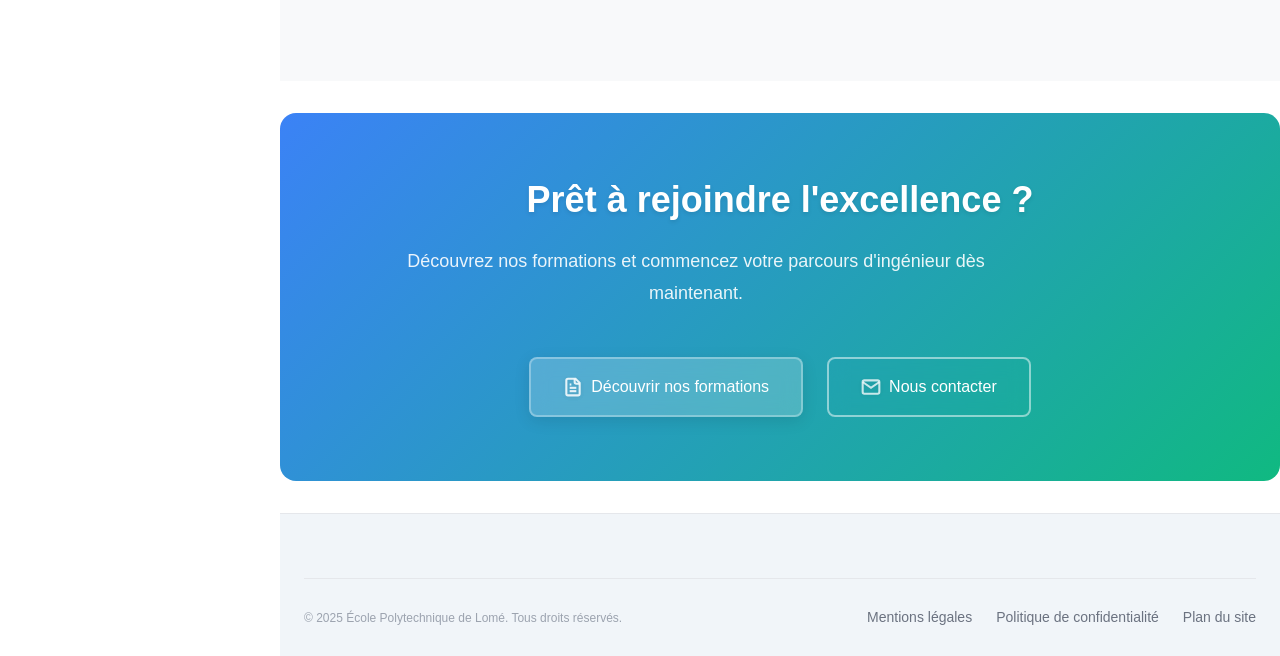
==== commit 5795170a: "feat: Navigation complète + breadcrumb intelligent + docs équipes - Sidebar + navbar mobile + breadc" ====
--- a/index.html
+++ b/index.html
@@ -42,6 +42,7 @@
     <link rel="stylesheet" href="/css/components/footer.css">
     <link rel="stylesheet" href="/css/components/cta.css">
     <link rel="stylesheet" href="/css/components/indicateurs-chargement.css">
+    <link rel="stylesheet" href="/css/components/nouveaux-composants.css">
     <link rel="stylesheet" href="/css/animations/animations-epl.css">
     <link rel="stylesheet" href="/css/layouts/main.css">
     <link rel="stylesheet" href="/css/pages/dashboard.css">
@@ -75,6 +76,12 @@
 <body>
     <!-- Skip link pour l'accessibilité -->
     <a href="#contenu-principal" class="skip-link">Aller au contenu principal</a>
+
+    <!-- Navbar principale -->
+    <div id="navbar-container"></div>
+
+    <!-- Breadcrumb navigation -->
+    <div id="breadcrumb-container"></div>
 
     <!-- Overlay pour sidebar mobile -->
     <div id="sidebar-overlay" class="sidebar-overlay"></div>
@@ -528,6 +535,7 @@
     <script src="/js/utils/gestionnaire-animations.js"></script>
     <script src="/js/utils/chargeur-composants.js"></script>
     <script src="/js/utils/chargeur-pages.js"></script>
+    <script src="/js/utils/gestionnaire-navigation.js"></script>
     <script src="/js/components/sidebar.js"></script>
     <script src="/js/pages/dashboard.js"></script>
     <script src="/js/pages/index.js"></script>
--- a/css/components/indicateurs-chargement.css
+++ b/css/components/indicateurs-chargement.css
@@ -11,7 +11,7 @@
  * - Compatible avec tous les thèmes
  * 
  * AUTEUR : sCtt3 | EPL Devs
- * DERNIÈRE MODIFICATION : 18 février 2025
+ * DERNIÈRE MODIFICATION : 18 Octobre 2025
  */
 
 /* ==================================================
--- a/css/components/nouveaux-composants.css
+++ b/css/components/nouveaux-composants.css
@@ -0,0 +1,461 @@
+/**
+ * NOUVEAUX COMPOSANTS EPL - Phase 2
+ * Navbar, Breadcrumb, Modal
+ */
+
+/* ==================================================
+   NAVBAR RESPONSIVE - MOBILE UNIQUEMENT
+   ================================================== */
+.navbar-epl {
+    background: var(--couleur-fond-principal);
+    border-bottom: 1px solid var(--couleur-bordure);
+    position: sticky;
+    top: 0;
+    z-index: var(--z-navbar);
+    transition: all var(--transition-normale);
+    display: none;
+    /* Caché par défaut */
+}
+
+.navbar-conteneur {
+    display: flex;
+    align-items: center;
+    justify-content: space-between;
+    padding: var(--espacement-md) var(--espacement-lg);
+    max-width: 1200px;
+    margin: 0 auto;
+}
+
+.navbar-logo .logo-lien {
+    display: flex;
+    flex-direction: column;
+    text-decoration: none;
+    color: var(--couleur-texte-principal);
+}
+
+.logo-texte {
+    font-size: var(--texte-xl);
+    font-weight: var(--poids-bold);
+    color: var(--couleur-primaire);
+}
+
+.logo-sous-texte {
+    font-size: var(--texte-xs);
+    color: var(--couleur-texte-secondaire);
+}
+
+.navbar-menu-desktop {
+    display: none;
+    /* Pas de menu desktop */
+}
+
+.navbar-actions {
+    display: flex;
+    align-items: center;
+    gap: var(--espacement-md);
+}
+
+.bouton-menu-mobile {
+    display: none;
+    background: none;
+    border: none;
+    cursor: pointer;
+    padding: var(--espacement-sm);
+}
+
+.hamburger {
+    display: block;
+    width: 25px;
+    height: 3px;
+    background: var(--couleur-texte-principal);
+    position: relative;
+    transition: all var(--transition-rapide);
+}
+
+.hamburger::before,
+.hamburger::after {
+    content: "";
+    position: absolute;
+    width: 100%;
+    height: 3px;
+    background: var(--couleur-texte-principal);
+    transition: all var(--transition-rapide);
+}
+
+.hamburger::before {
+    top: -8px;
+}
+
+.hamburger::after {
+    top: 8px;
+}
+
+.bouton-menu-mobile.actif .hamburger {
+    background: transparent;
+}
+
+.bouton-menu-mobile.actif .hamburger::before {
+    transform: rotate(45deg);
+    top: 0;
+}
+
+.bouton-menu-mobile.actif .hamburger::after {
+    transform: rotate(-45deg);
+    top: 0;
+}
+
+.navbar-menu-mobile {
+    display: none;
+    background: var(--couleur-fond-principal);
+    border-top: 1px solid var(--couleur-bordure);
+    padding: var(--espacement-md);
+    flex-direction: column;
+    gap: var(--espacement-sm);
+}
+
+.navbar-menu-mobile.ouvert {
+    display: flex;
+}
+
+.lien-mobile {
+    padding: var(--espacement-sm);
+    text-decoration: none;
+    color: var(--couleur-texte-principal);
+    border-radius: var(--rayon-sm);
+    transition: all var(--transition-rapide);
+}
+
+.lien-mobile:hover {
+    background: var(--couleur-fond-secondaire);
+    color: var(--couleur-primaire);
+}
+
+/* ==================================================
+                BREADCRUMB ÉLÉGANT 
+   ================================================== */
+.breadcrumb-epl {
+    background: linear-gradient(135deg,
+            var(--couleur-fond-secondaire) 0%,
+            var(--couleur-fond-tertiaire) 100%);
+    padding: var(--espacement-md) var(--espacement-lg);
+    border-bottom: 1px solid var(--couleur-bordure);
+    position: relative;
+    overflow: hidden;
+}
+
+.breadcrumb-epl::before {
+    content: "";
+    position: absolute;
+    top: 0;
+    left: -100%;
+    width: 100%;
+    height: 100%;
+    background: linear-gradient(90deg,
+            transparent,
+            rgba(59, 130, 246, 0.1),
+            transparent);
+    animation: shimmer-breadcrumb 3s infinite;
+}
+
+@keyframes shimmer-breadcrumb {
+    0% {
+        left: -100%;
+    }
+
+    100% {
+        left: 100%;
+    }
+}
+
+.breadcrumb-conteneur {
+    max-width: 1200px;
+    margin: 0 auto;
+    position: fixed;
+    top: 0;
+    left: 0;
+    right: 0;
+    z-index: 100;
+    display: flex;
+    justify-content: center;
+    /* Centre le breadcrumb */
+    background: var(--couleur-fond-secondaire);
+    border-bottom: 1px solid var(--couleur-bordure);
+    padding: 0.75rem 1rem;
+    transform: translateY(0);
+    transition: transform 0.3s cubic-bezier(0.4, 0, 0.2, 1);
+    margin-left: 250px;
+    /* Évite le chevauchement avec la sidebar */
+}
+
+/* Breadcrumb caché au scroll */
+.breadcrumb-conteneur.cache {
+    transform: translateY(-100%);
+}
+
+/* Ajustement pour mobile */
+@media (max-width: 768px) {
+    .breadcrumb-conteneur {
+        margin-left: 0;
+        top: 60px;
+        /* Sous la navbar mobile */
+    }
+}
+
+/* Ajustement du contenu principal pour éviter le chevauchement */
+.contenu-principal {
+    margin-top: 60px;
+    /* Espace pour le breadcrumb fixe */
+}
+
+@media (max-width: 768px) {
+    .contenu-principal {
+        margin-top: 120px;
+        /* Espace pour navbar + breadcrumb */
+    }
+}
+
+.breadcrumb-liste {
+    display: flex;
+    align-items: center;
+    gap: var(--espacement-sm);
+    list-style: none;
+    margin: 0;
+    padding: 0;
+}
+
+.breadcrumb-item {
+    display: flex;
+    align-items: center;
+    position: relative;
+}
+
+.breadcrumb-item:not(:last-child)::after {
+    content: "";
+    width: 16px;
+    height: 16px;
+    margin: 0 var(--espacement-sm);
+    background-image: url("data:image/svg+xml,%3Csvg xmlns='http://www.w3.org/2000/svg' viewBox='0 0 24 24' fill='none' stroke='%23666' stroke-width='2'%3E%3Cpath d='M9 18l6-6-6-6'/%3E%3C/svg%3E");
+    background-size: contain;
+    background-repeat: no-repeat;
+    background-position: center;
+    transition: transform var(--transition-rapide);
+}
+
+.breadcrumb-item:not(:last-child):hover::after {
+    transform: translateX(2px);
+}
+
+.breadcrumb-lien {
+    display: flex;
+    align-items: center;
+    gap: var(--espacement-xs);
+    color: var(--couleur-texte-secondaire);
+    text-decoration: none;
+    font-size: var(--texte-sm);
+    font-weight: var(--poids-medium);
+    padding: var(--espacement-xs) var(--espacement-sm);
+    border-radius: var(--rayon-sm);
+    transition: all var(--transition-normale);
+    position: relative;
+    overflow: hidden;
+}
+
+.breadcrumb-lien::before {
+    content: "";
+    position: absolute;
+    top: 0;
+    left: -100%;
+    width: 100%;
+    height: 100%;
+    background: linear-gradient(90deg,
+            transparent,
+            rgba(59, 130, 246, 0.1),
+            transparent);
+    transition: left 0.5s ease;
+}
+
+.breadcrumb-lien:hover::before {
+    left: 100%;
+}
+
+.breadcrumb-lien:hover {
+    color: var(--couleur-primaire);
+    background: var(--couleur-fond-principal);
+    transform: translateY(-1px);
+    box-shadow: var(--ombre-sm);
+}
+
+.breadcrumb-icone {
+    width: 16px;
+    height: 16px;
+    stroke: currentColor;
+    transition: all var(--transition-rapide);
+}
+
+.breadcrumb-lien:hover .breadcrumb-icone {
+    transform: scale(1.1);
+    stroke: var(--couleur-primaire);
+}
+
+.breadcrumb-texte {
+    transition: color var(--transition-rapide);
+}
+
+.breadcrumb-actuel {
+    display: flex;
+    align-items: center;
+    gap: var(--espacement-xs);
+    color: var(--couleur-texte-principal);
+    font-weight: var(--poids-semibold);
+    font-size: var(--texte-sm);
+    padding: var(--espacement-xs) var(--espacement-sm);
+    background: linear-gradient(135deg,
+            var(--couleur-primaire) 0%,
+            var(--couleur-secondaire) 100%);
+    color: white;
+    border-radius: var(--rayon-sm);
+    box-shadow: var(--ombre-sm);
+}
+
+.breadcrumb-actuel .breadcrumb-icone {
+    stroke: white;
+    filter: drop-shadow(0 1px 2px rgba(0, 0, 0, 0.2));
+}
+
+/* ==================================================
+                    MODAL SYSTEM
+   ================================================== */
+.modal-epl-overlay {
+    position: fixed;
+    top: 0;
+    left: 0;
+    width: 100%;
+    height: 100%;
+    background: rgba(0, 0, 0, 0.5);
+    display: flex;
+    align-items: center;
+    justify-content: center;
+    z-index: var(--z-modal);
+    animation: fade-in 0.3s ease-out;
+}
+
+.modal-epl-conteneur {
+    background: var(--couleur-fond-principal);
+    border-radius: var(--rayon-lg);
+    box-shadow: var(--ombre-xl);
+    max-width: 500px;
+    width: 90%;
+    max-height: 80vh;
+    overflow: hidden;
+    animation: scale-in 0.3s ease-out;
+}
+
+.modal-epl-header {
+    display: flex;
+    align-items: center;
+    justify-content: space-between;
+    padding: var(--espacement-lg);
+    border-bottom: 1px solid var(--couleur-bordure);
+}
+
+.modal-epl-titre {
+    margin: 0;
+    font-size: var(--texte-lg);
+    font-weight: var(--poids-semibold);
+    color: var(--couleur-texte-principal);
+}
+
+.modal-epl-fermer {
+    background: none;
+    border: none;
+    font-size: var(--texte-xl);
+    cursor: pointer;
+    color: var(--couleur-texte-secondaire);
+    transition: color var(--transition-rapide);
+}
+
+.modal-epl-fermer:hover {
+    color: var(--couleur-texte-principal);
+}
+
+.modal-epl-contenu {
+    padding: var(--espacement-lg);
+    max-height: 60vh;
+    overflow-y: auto;
+}
+
+.modal-epl-footer {
+    display: flex;
+    gap: var(--espacement-md);
+    justify-content: flex-end;
+    padding: var(--espacement-lg);
+    border-top: 1px solid var(--couleur-bordure);
+}
+
+/* ==================================================
+            RESPONSIVE - MOBILE FIRST
+   ================================================== */
+@media (max-width: 768px) {
+    .navbar-epl {
+        display: block;
+        /* Afficher navbar sur mobile */
+    }
+
+    .bouton-menu-mobile {
+        display: block;
+    }
+
+    .navbar-conteneur {
+        padding: var(--espacement-sm) var(--espacement-md);
+    }
+
+    /* Sidebar mobile en overlay */
+    .sidebar {
+        transform: translateX(-100%);
+        transition: transform var(--transition-normale);
+    }
+
+    .sidebar.ouvert {
+        transform: translateX(0);
+    }
+
+    .modal-epl-conteneur {
+        width: 95%;
+        margin: var(--espacement-md);
+    }
+
+    .modal-epl-header,
+    .modal-epl-contenu,
+    .modal-epl-footer {
+        padding: var(--espacement-md);
+    }
+}
+
+@media (max-width: 480px) {
+    .logo-texte {
+        font-size: var(--texte-lg);
+    }
+
+    .logo-sous-texte {
+        font-size: 10px;
+    }
+
+    .breadcrumb-liste {
+        flex-wrap: wrap;
+    }
+}
+
+/* ==================================================
+            DESKTOP - SIDEBAR UNIQUEMENT
+   ================================================== */
+@media (min-width: 769px) {
+    .navbar-epl {
+        display: none !important;
+        /* Jamais affiché sur desktop */
+    }
+
+    .breadcrumb-epl {
+        margin-left: 250px;
+        /* Évite le chevauchement avec sidebar */
+    }
+}
--- a/css/animations/animations-epl.css
+++ b/css/animations/animations-epl.css
@@ -12,7 +12,7 @@
  * - Chargement progressif
  * 
  * AUTEUR : sCtt3 | EPL Devs
- * DERNIÈRE MODIFICATION : 18 février 2025
+ * DERNIÈRE MODIFICATION : 18 Octobre 2025
  */
 
 /* ======================================
